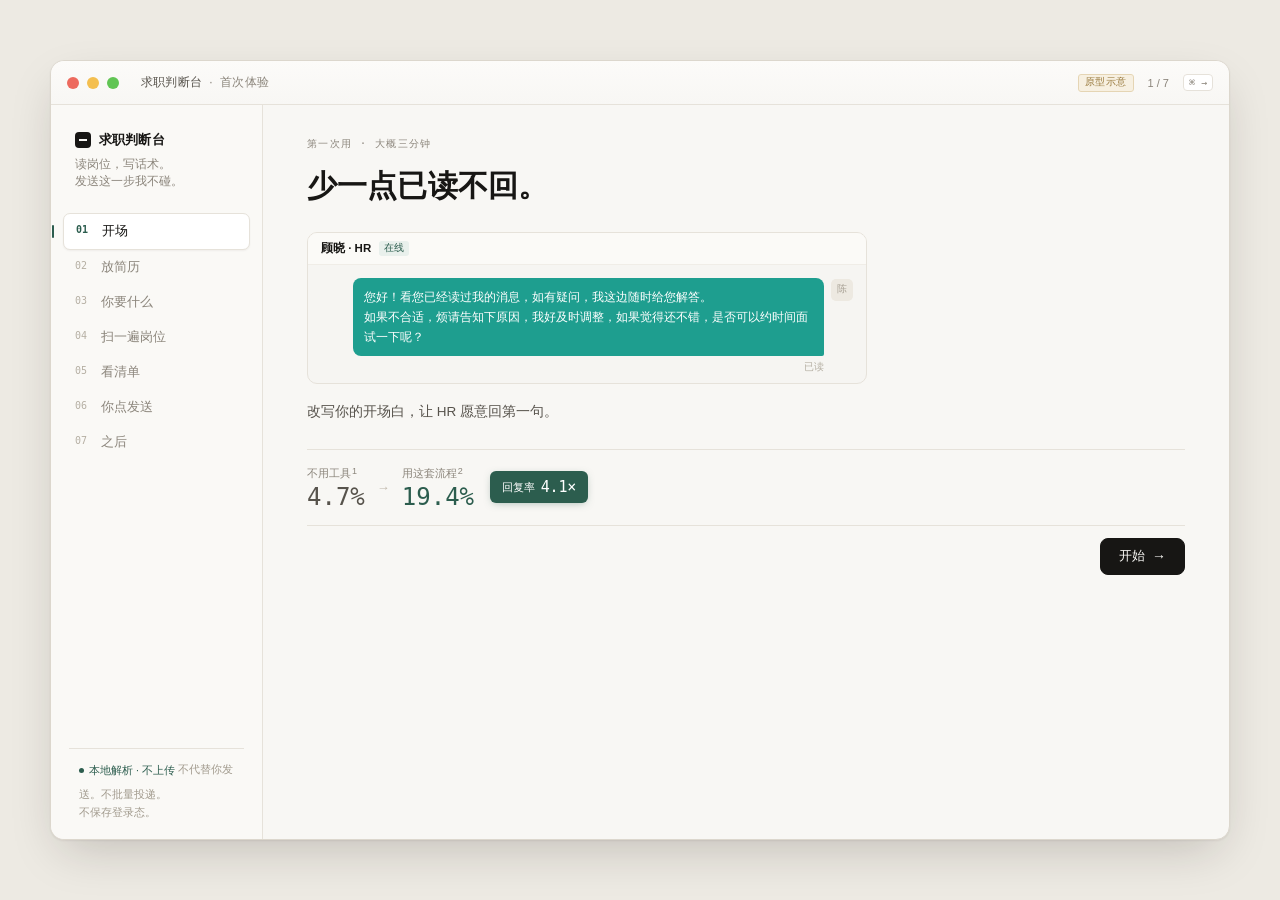
==== index.html @ 39f2895b "Add onboarding prototype 7-step interactive prototype for a BOSS Zhipin job-search assistant. Single" ====
<!DOCTYPE html>
<html lang="zh-CN">
<head>
<meta charset="utf-8">
<meta name="viewport" content="width=device-width, initial-scale=1">
<title>求职判断台 · 首次体验原型</title>
<style>
  :root{
    --paper:#F8F7F4; --card:#FFFFFF; --ink:#171614; --ink2:#57534C; --ink3:#8B857B;
    --line:#E6E2DA; --line2:#F0EDE7;
    --green:#2C5D4E; --green-soft:#E9F0EC; --green-line:#C9DBD2;
    --amber:#8A6420; --amber-soft:#F7F0E1; --amber-line:#E5D5B4;
    --brick:#8A3A31; --brick-soft:#F7E8E5; --brick-line:#E8CCC6;
    --serif:"Songti SC","Noto Serif SC","Source Han Serif SC",Georgia,serif;
    --sans:-apple-system,BlinkMacSystemFont,"PingFang SC","Hiragino Sans GB","Microsoft YaHei",sans-serif;
    --mono:"SF Mono",ui-monospace,SFMono-Regular,Menlo,monospace;
  }
  *{box-sizing:border-box;margin:0;padding:0}
  html,body{height:100%}
  body{
    background:#EDEAE3;
    font-family:var(--sans);
    color:var(--ink);
    display:flex;align-items:center;justify-content:center;
    -webkit-font-smoothing:antialiased;
    padding:24px;
  }

  /* ---------- window ---------- */
  .win{
    width:min(1180px,97vw); height:min(780px,94vh);
    background:var(--paper);
    border-radius:14px;
    box-shadow:0 1px 2px rgba(30,25,18,.06),0 18px 50px -12px rgba(30,25,18,.22);
    display:flex;flex-direction:column;overflow:hidden;
    border:1px solid #DCD7CD;
  }
  .chrome{
    height:44px;flex:none;display:flex;align-items:center;gap:8px;
    padding:0 16px;border-bottom:1px solid var(--line);
    background:linear-gradient(#FCFBF9,#F8F7F4);
  }
  .dot{width:12px;height:12px;border-radius:50%;flex:none}
  .dot.r{background:#ED6A5E}.dot.y{background:#F4BF4F}.dot.g{background:#61C554}
  .chrome .title{
    margin-left:14px;font-size:12px;color:var(--ink3);letter-spacing:.02em;
  }
  .chrome .title b{color:var(--ink2);font-weight:500}
  .chrome .right{margin-left:auto;display:flex;gap:14px;align-items:center;font-size:11px;color:var(--ink3)}
  .proto-badge{
    font-size:9.5px;color:#9A7B3F;background:#F7F0E1;border:1px solid #E5D5B4;
    border-radius:3px;padding:1.5px 6px;letter-spacing:.04em;
  }
  .chrome .right .kbd{
    font-family:var(--mono);font-size:10px;border:1px solid var(--line);
    border-radius:4px;padding:2px 5px;background:#fff;color:var(--ink3);
  }

  .body{flex:1;display:flex;min-height:0}

  /* ---------- rail ---------- */
  .rail{
    width:212px;flex:none;border-right:1px solid var(--line);
    display:flex;flex-direction:column;padding:26px 0 18px;background:#FAF9F6;
  }
  .brand{padding:0 24px 22px;}
  .brand .mark{
    display:flex;align-items:center;gap:8px;font-size:13px;font-weight:600;letter-spacing:.01em;
  }
  .brand .mark i{
    width:16px;height:16px;border-radius:4px;background:var(--ink);
    display:inline-block;position:relative;flex:none;
  }
  .brand .mark i:after{
    content:"";position:absolute;left:4px;top:7px;width:8px;height:2px;background:#F8F7F4;
  }
  .brand .sub{margin-top:7px;font-size:11.5px;color:var(--ink3);line-height:1.5}

  .steps{list-style:none;padding:0 12px;flex:1}
  .steps li{
    display:flex;gap:10px;align-items:flex-start;
    padding:9px 12px;border-radius:7px;font-size:12.5px;color:var(--ink3);
    position:relative;cursor:default;
  }
  .steps li .n{
    font-family:var(--mono);font-size:10px;width:16px;flex:none;
    color:#B5AFA3;padding-top:1px;
  }
  .steps li.done{color:var(--ink2)}
  .steps li.done .n{color:var(--green)}
  .steps li.now{background:#fff;color:var(--ink);box-shadow:0 1px 2px rgba(30,25,18,.05);border:1px solid var(--line)}
  .steps li.now .n{color:var(--green);font-weight:600}
  .steps li.now:before{
    content:"";position:absolute;left:-12px;top:11px;bottom:11px;width:2px;
    background:var(--green);border-radius:2px;
  }

  .rail-foot{
    margin:0 18px;padding:12px 10px 0;border-top:1px solid var(--line);
    font-size:10.5px;line-height:1.65;color:#A19A8D;
  }
  .rail-foot .badge{
    display:inline-flex;align-items:center;gap:5px;margin-bottom:7px;
    color:var(--green);font-size:10.5px;
  }
  .rail-foot .badge s{width:5px;height:5px;border-radius:50%;background:var(--green);display:inline-block}

  /* ---------- content ---------- */
  .main{flex:1;min-width:0;position:relative;overflow:hidden}
  .screen{
    position:absolute;inset:0;padding:38px 44px 30px;
    display:none;flex-direction:column;overflow-y:auto;
  }
  .screen.is-active{display:flex;animation:fade .32s ease both}
  @keyframes fade{from{opacity:0;transform:translateY(6px)}to{opacity:1;transform:none}}

  .eyebrow{
    font-family:var(--mono);font-size:10px;letter-spacing:.14em;text-transform:uppercase;
    color:var(--ink3);margin-bottom:14px;
  }
  h1{
    font-family:var(--serif);font-size:30px;line-height:1.42;font-weight:600;
    letter-spacing:.005em;margin-bottom:14px;
  }
  h1 em{font-style:normal;color:var(--green)}
  .lede{font-size:13.5px;line-height:1.85;color:var(--ink2);max-width:56ch}
  .lede b{font-weight:600;color:var(--ink)}

  .spacer{flex:1}
  .footbar{
    display:flex;align-items:center;gap:14px;padding-top:22px;margin-top:22px;
    border-top:1px solid var(--line);flex:none;
  }
  .footbar .hint{font-size:11.5px;color:var(--ink3)}
  .footbar .grow{flex:1}

  .btn{
    font-family:var(--sans);font-size:12.5px;font-weight:500;
    padding:9px 18px;border-radius:8px;border:1px solid var(--line);
    background:#fff;color:var(--ink);cursor:pointer;transition:.15s;
    display:inline-flex;align-items:center;gap:7px;white-space:nowrap;
  }
  .btn:hover{border-color:#CFC9BE;background:#FDFCFA}
  .btn.primary{background:var(--ink);color:#FAF9F6;border-color:var(--ink)}
  .btn.primary:hover{background:#2C2A26}
  .btn.ghost{background:transparent;border-color:transparent;color:var(--ink3)}
  .btn.ghost:hover{color:var(--ink)}
  .btn:disabled{opacity:.4;cursor:not-allowed}
  .btn .arrow{font-size:14px;line-height:1}

  /* ---------- step 1 ---------- */
  .hurt{
    margin-top:auto;padding-top:26px;display:grid;grid-template-columns:repeat(3,1fr);gap:0;
    border-top:1px solid var(--line);margin-top:34px;
  }
  .hurt div{padding-right:20px;border-right:1px solid var(--line2)}
  .hurt div:last-child{border:0}
  .hurt .q{font-size:11px;color:var(--ink3);margin-bottom:6px}
  .hurt .a{font-family:var(--serif);font-size:14px;line-height:1.55;color:var(--ink)}
  .hurt div + div{padding-left:20px}
  .hurt .muted{opacity:.62}
  .hurt .muted .a b{font-weight:600}

  /* ---------- step 2 resume ---------- */
  .cols{display:grid;grid-template-columns:1fr 296px;gap:32px;align-items:start}
  .drop{
    border:1px dashed #D3CDC1;border-radius:10px;background:#FCFBF8;
    padding:38px 24px;text-align:center;cursor:pointer;transition:.18s;
  }
  .drop:hover{border-color:#B9B1A2;background:#fff}
  .drop .ico{
    width:34px;height:42px;border:1.5px solid #C9C2B5;border-radius:3px;margin:0 auto 12px;
    position:relative;background:#fff;
  }
  .drop .ico:after{
    content:"PDF";position:absolute;left:0;right:0;bottom:6px;text-align:center;
    font-family:var(--mono);font-size:7px;color:#B5AFA3;letter-spacing:.08em;
  }
  .drop .t{font-size:13px;color:var(--ink);margin-bottom:5px}
  .drop .s{font-size:11.5px;color:var(--ink3)}

  .parsed{margin-top:20px;border:1px solid var(--line);border-radius:10px;background:#fff}
  .parsed .hd{
    padding:12px 16px;border-bottom:1px solid var(--line2);display:flex;align-items:center;gap:8px;
    font-size:11.5px;color:var(--ink2);
  }
  .parsed .hd .ok{color:var(--green);font-size:12px}
  .parsed .hd .name{font-weight:600;color:var(--ink);font-size:12px}
  .parsed .hd .meta{margin-left:auto;font-family:var(--mono);font-size:10px;color:var(--ink3)}
  .parsed .rows{padding:6px 0}
  .prow{display:flex;gap:12px;padding:7px 16px;font-size:12px;line-height:1.6}
  .prow .k{width:60px;flex:none;color:var(--ink3);font-size:11px}
  .prow .v{color:var(--ink2)}
  .prow .v b{color:var(--ink);font-weight:500}

  .readbox{border-left:2px solid var(--green-line);padding:2px 0 2px 16px}
  .readbox .h{font-size:11px;letter-spacing:.04em;color:var(--ink3);margin-bottom:10px}
  .readbox p{font-size:12.5px;line-height:1.85;color:var(--ink2);margin-bottom:12px}
  .readbox p b{color:var(--ink);font-weight:500}
  .readbox .tag{
    display:inline-block;font-size:11px;padding:3px 8px;border-radius:5px;
    background:var(--green-soft);color:var(--green);margin:0 5px 5px 0;
  }

  /* ---------- step 3 intent ---------- */
  .frow{display:flex;gap:18px;padding:16px 0;border-bottom:1px solid var(--line2);align-items:flex-start}
  .frow:first-of-type{padding-top:4px}
  .frow .label{width:96px;flex:none;font-size:12px;color:var(--ink3);padding-top:6px}
  .frow .ctrl{flex:1;display:flex;flex-wrap:wrap;gap:7px}

  .chip{
    font-size:12px;padding:6px 12px;border-radius:16px;border:1px solid var(--line);
    background:#fff;color:var(--ink2);cursor:pointer;transition:.14s;user-select:none;
  }
  .chip:hover{border-color:#CFC9BE}
  .chip.on{background:var(--ink);border-color:var(--ink);color:#FAF9F6}
  .chip.no{background:var(--brick-soft);border-color:var(--brick-line);color:var(--brick)}
  .chip.no:before{content:"× ";opacity:.6}

  .salary{display:flex;align-items:center;gap:10px;font-size:12px;color:var(--ink2)}
  .track{width:180px;height:3px;background:var(--line);border-radius:2px;position:relative}
  .track i{position:absolute;left:0;top:0;height:3px;width:52%;background:var(--ink);border-radius:2px}
  .track s{position:absolute;left:52%;top:-5px;width:13px;height:13px;margin-left:-6px;background:#fff;border:1px solid #C9C2B5;border-radius:50%}
  .salary .num{font-family:var(--mono);font-size:13px;color:var(--ink)}

  .rulecount{
    font-size:11.5px;color:var(--ink3);display:flex;align-items:center;gap:6px;
  }
  .rulecount b{font-family:var(--mono);color:var(--ink);font-weight:500}

  /* ---------- step 4 scan ---------- */
  .scanwrap{display:flex;flex-direction:column;height:100%}
  .scanhead{display:flex;align-items:baseline;gap:14px;margin-bottom:8px}
  .scanhead .big{font-family:var(--mono);font-size:40px;font-weight:300;letter-spacing:-.02em;font-variant-numeric:tabular-nums}
  .scanhead .unit{font-size:12px;color:var(--ink3)}
  .progress{height:2px;background:var(--line);border-radius:1px;margin:16px 0 22px;overflow:hidden}
  .progress i{display:block;height:2px;width:0;background:var(--ink);transition:width .1s linear}

  .log{
    flex:1;overflow:hidden;font-family:var(--mono);font-size:11px;line-height:2.05;color:var(--ink3);
    mask-image:linear-gradient(#000 76%,transparent 100%);
  }
  .log div{display:flex;gap:10px;animation:slide .25s ease both}
  @keyframes slide{from{opacity:0;transform:translateX(-4px)}to{opacity:1;transform:none}}
  .log .t{color:#C0B9AC;flex:none}
  .log .m{color:var(--ink2)}
  .log .m.skip{color:#A9A296}
  .log .m.hit{color:var(--green)}

  .tally{display:flex;gap:26px;padding:14px 0;border-top:1px solid var(--line);margin-top:6px}
  .tally div{font-size:11px;color:var(--ink3)}
  .tally b{display:block;font-family:var(--mono);font-size:17px;color:var(--ink);font-weight:400;margin-bottom:2px}

  /* ---------- step 5 list ---------- */
  .listhead{display:flex;align-items:flex-end;gap:16px;padding-bottom:14px;border-bottom:1px solid var(--line)}
  .listhead .stat{display:flex;gap:18px;margin-left:auto;font-size:11px;color:var(--ink3)}
  .listhead .stat b{color:var(--ink);font-family:var(--mono);font-weight:400}
  .sortnote{font-size:11px;color:var(--ink3);margin:12px 0 4px;line-height:1.7}
  .sortnote code{
    font-family:var(--mono);font-size:10.5px;background:#F1EEE7;padding:2px 5px;border-radius:4px;color:var(--ink2);
  }

  .job{
    border:1px solid var(--line);border-radius:10px;background:#fff;margin-top:10px;
    transition:.16s;overflow:hidden;
  }
  .job:hover{border-color:#D8D2C6}
  .job.open{border-color:#C6BFAF;box-shadow:0 2px 10px -4px rgba(30,25,18,.1)}
  .job.open .jhook{display:none}
  .job.open .jwhy{margin-top:7px}
  .jrow{display:flex;gap:14px;padding:13px 18px;align-items:flex-start;cursor:pointer}
  .rank{
    font-family:var(--mono);font-size:10px;color:var(--ink3);width:18px;flex:none;
    padding-top:4px;
  }
  .jmain{flex:1;min-width:0}
  .jtitle{font-size:13.5px;font-weight:600;margin-bottom:4px;display:flex;align-items:center;gap:8px}
  .jtitle .co{font-weight:400;color:var(--ink2);font-size:12px}
  .jmeta{font-size:11.5px;color:var(--ink3);display:flex;gap:10px;flex-wrap:wrap}
  .jmeta .pay{color:var(--ink);font-family:var(--mono);font-size:11.5px}
  .jwhy{margin-top:9px;display:flex;gap:6px;flex-wrap:wrap}
  .why{
    font-size:11px;padding:3px 8px;border-radius:5px;background:var(--green-soft);color:var(--green);
  }
  .why.warn{background:var(--amber-soft);color:var(--amber)}
  .why.bad{background:var(--brick-soft);color:var(--brick)}

  .score{text-align:right;flex:none;width:64px;padding-top:2px}
  .score .n{font-family:var(--mono);font-size:20px;font-weight:300;line-height:1;color:var(--ink)}
  .score .l{font-size:9.5px;color:var(--ink3);margin-top:4px;letter-spacing:.06em}

  .jdetail{
    display:none;border-top:1px solid var(--line2);padding:14px 18px 14px 50px;background:#FCFBF8;
  }
  .job.open .jdetail{display:block;animation:fade .2s ease both}
  .dgrid{display:grid;grid-template-columns:1fr 240px;gap:24px}
  .dsec .h{font-size:10.5px;letter-spacing:.1em;color:var(--ink3);margin-bottom:8px;text-transform:uppercase;font-family:var(--mono)}
  .msgbox{
    border:1px solid var(--line);border-radius:7px;background:#fff;padding:10px 13px;
    font-size:12px;line-height:1.85;color:var(--ink2);position:relative;
  }
  .msgbox .ch{font-family:var(--mono);font-size:10px;color:var(--ink3);margin-top:8px;text-align:right}
  .risklist{font-size:11.5px;line-height:1.9;color:var(--ink2)}
  .risklist .r{display:flex;gap:7px;margin-bottom:6px}
  .risklist .r i{flex:none;font-style:normal;font-size:11px;line-height:1.9}
  .risklist .r.ok i{color:var(--green)}
  .risklist .r.warn i{color:var(--amber)}
  .risklist 

  .rejected{
    margin-top:16px;border-top:1px solid var(--line);padding-top:12px;
  }
  .rejected button{
    background:none;border:0;font-family:var(--sans);font-size:11.5px;color:var(--ink3);
    cursor:pointer;padding:0;display:flex;align-items:center;gap:6px;
  }
  .rejected button:hover{color:var(--ink2)}
  .rejbody{display:none;margin-top:10px;font-size:11px;color:var(--ink3);line-height:2.1}
  .rejected.open .rejbody{display:block}
  .rejbody .bar{display:flex;align-items:center;gap:8px;margin-bottom:3px}
  .rejbody .bar span:first-child{width:104px;flex:none;color:var(--ink2)}
  .rejbody .bar em{height:4px;background:#E3DFD6;border-radius:2px;display:block}
  .rejbody .bar u{text-decoration:none;font-family:var(--mono);font-size:10px;color:#A9A296}

  /* ---------- step 6 handoff ---------- */
  .stage{display:grid;grid-template-columns:1fr 420px;gap:0;height:100%;margin:-38px -44px -30px}
  .assist{padding:30px 28px 0 44px;display:flex;flex-direction:column;min-width:0;position:relative;height:100%}
  .assist .inner{flex:1;overflow-y:auto;padding-bottom:20px;min-height:0}
  .assist .footbar{
    position:absolute;left:44px;right:30px;bottom:0;
    background:linear-gradient(to top,var(--paper) 78%,rgba(248,247,244,0));
    border-top:1px solid var(--line);padding:16px 0 18px;margin:0;
  }
  .assist .spacer{display:none}
  .mock{
    background:#EDEAE3;border-left:1px solid var(--line);padding:26px 26px 26px 26px;
    display:flex;flex-direction:column;min-height:0;
  }
  .mocklabel{
    font-size:10px;letter-spacing:.1em;color:#A19A8D;font-family:var(--mono);
    margin-bottom:12px;display:flex;align-items:center;gap:6px;
  }
  .phone{
    background:#fff;border-radius:12px;flex:1;display:flex;flex-direction:column;overflow:hidden;
    box-shadow:0 2px 14px -6px rgba(30,25,18,.16);border:1px solid #DFDACF;min-height:0;
  }
  .phead{
    padding:12px 14px;border-bottom:1px solid var(--line2);display:flex;align-items:center;gap:10px;flex:none;
  }
  .av{width:26px;height:26px;border-radius:50%;background:#EDE9E1;color:var(--ink2);font-size:11px;
    display:flex;align-items:center;justify-content:center;flex:none}
  .phead .who{font-size:12px;font-weight:600}
  .phead .role{font-size:10.5px;color:var(--ink3);margin-top:1px}
  .phead .st{margin-left:auto;font-size:10px;color:var(--green);background:var(--green-soft);padding:3px 7px;border-radius:4px}

  .pchat{flex:1;padding:14px;overflow-y:auto;background:#FAF9F6;display:flex;flex-direction:column;gap:10px;min-height:0}
  .sysmsg{text-align:center;font-size:10px;color:#ADA69A;margin:2px 0}
  .bubble{
    max-width:86%;padding:9px 12px;border-radius:10px;font-size:12px;line-height:1.75;
  }
  .bubble.them{background:#fff;border:1px solid var(--line2);color:var(--ink2);border-top-left-radius:3px}
  .bubble.me{background:var(--green);color:#fff;align-self:flex-end;border-top-right-radius:3px;white-space:pre-wrap}
  .bubble.me .ghost{opacity:.55}

  .pinput{
    flex:none;border-top:1px solid var(--line2);padding:10px 12px;display:flex;gap:8px;align-items:flex-end;background:#fff;
  }
  .pinput .txt{
    flex:1;font-size:12px;line-height:1.7;color:var(--ink2);min-height:38px;
    border:1px solid var(--line);border-radius:8px;padding:7px 10px;background:#FCFBF8;
    white-space:pre-wrap;position:relative;
  }
  .pinput .txt.empty:before{content:"输入消息…";color:#C0B9AC}
  .caret{display:inline-block;width:1.5px;height:13px;background:var(--ink);vertical-align:-2px;
    animation:blink 1.1s steps(1) infinite;margin-left:1px}
  @keyframes blink{50%{opacity:0}}
  .send{
    flex:none;padding:9px 15px;border-radius:8px;border:1px solid var(--green);background:var(--green);
    color:#fff;font-size:12px;font-family:var(--sans);cursor:pointer;transition:.15s;white-space:nowrap;
  }
  .send:hover{background:#254F42}
  .send.armed{animation:pulse 1.8s ease-in-out infinite}
  @keyframes pulse{
    0%,100%{box-shadow:0 0 0 0 rgba(44,93,78,.3)}
    50%{box-shadow:0 0 0 6px rgba(44,93,78,0)}
  }

  .handcard{border:1px solid var(--green-line);background:var(--green-soft);border-radius:10px;padding:14px 16px;margin-bottom:18px}
  .handcard .h{font-size:11.5px;font-weight:600;color:var(--green);margin-bottom:6px;display:flex;align-items:center;gap:6px}
  .handcard p{font-size:11.5px;line-height:1.8;color:#3D5A4F}

  .editnote{
    margin-top:12px;font-size:11px;color:var(--ink3);line-height:1.8;
    border-left:2px solid var(--line);padding-left:12px;
  }
  .editnote b{color:var(--ink2);font-weight:500}

  /* ---------- step 7 done ---------- */
  .donehead{text-align:left;max-width:56ch}
  .nextlist{margin-top:4px}
  [data-screen="6"] h1{line-height:1.35}
  .tally2{display:grid;grid-template-columns:repeat(4,1fr);gap:0;border-top:1px solid var(--line);border-bottom:1px solid var(--line);margin:18px 0}
  .tally2 div{padding:12px 20px 12px 0;border-right:1px solid var(--line2)}
  .tally2 div:last-child{border:0}
  .tally2 div + div{padding-left:20px}
  .tally2 b{display:block;font-family:var(--mono);font-size:21px;font-weight:300;letter-spacing:-.01em;margin-bottom:4px}
  .tally2 span{font-size:11px;color:var(--ink3);line-height:1.5;display:block}

  .nextlist{list-style:none}
  .nextlist li{
    display:flex;gap:12px;align-items:flex-start;padding:8px 0;border-bottom:1px solid var(--line2);
    font-size:12.5px;color:var(--ink2);line-height:1.7;
  }
  .nextlist li:last-child{border:0}
  [data-screen="6"] .footbar{padding-top:14px;margin-top:0}
  .nextlist .num{font-family:var(--mono);font-size:10px;color:#B5AFA3;flex:none;padding-top:2px}
  .nextlist b{color:var(--ink);font-weight:600}
  .nextlist .aside{font-size:11px;color:var(--ink3)}

  /* ---------- misc ---------- */

  [data-screen="0"]{padding-top:32px}
  [data-screen="0"] h1{margin-bottom:6px}
  [data-screen="0"] .hurt{margin-top:22px;padding-top:18px}

  .metrics{
    display:flex;align-items:center;gap:16px;margin-top:24px;padding:16px 0;
    border-top:1px solid var(--line);border-bottom:1px solid var(--line);
  }
  .metrics .m{display:flex;flex-direction:column;gap:4px}
  .metrics .mq{font-size:10.5px;color:var(--ink3)}
  .metrics .mn{font-family:var(--mono);font-size:24px;font-weight:300;line-height:1;color:var(--ink2)}
  .metrics .mn.hi{color:var(--green)}
  .metrics .marr{font-size:13px;color:#C0B9AC;margin:0 -4px}
  .metrics .mpill{
    display:inline-flex;align-items:center;gap:5px;
    font-size:11px;color:#fff;background:var(--green);
    padding:7px 12px;border-radius:6px;letter-spacing:.02em;
    box-shadow:0 2px 8px -3px rgba(44,93,78,.5);
  }
  .metrics .mpill b{font-family:var(--mono);font-size:15px;font-weight:500;letter-spacing:-.01em}
  .metrics .mnote{margin-left:auto;font-size:10.5px;color:#ADA69A;text-align:right;line-height:1.6}
  .note1{margin-top:9px;font-size:10px;color:#B0A996;line-height:1.6}
  .datacaveat{margin-top:12px}

  .datacaveat{
    margin-top:18px;font-size:11px;line-height:1.8;color:#A19A8D;max-width:62ch;
    border-left:2px solid var(--line);padding-left:12px;
  }
  sup{font-size:9px;color:var(--ink3);vertical-align:3px;margin-left:1px}
  .ph{
    font-family:var(--mono);font-size:9px;color:#A9A296;border:1px solid #DED8CB;
    border-radius:3px;padding:1px 4px;vertical-align:1px;margin-left:4px;letter-spacing:.02em;
  }

  .proofbox{border-top:1px solid var(--line);border-bottom:1px solid var(--line);padding:18px 0 4px;margin-top:4px}
  .pb-h{font-size:11px;letter-spacing:.04em;color:var(--ink3);margin-bottom:14px}
  .pb-grid{display:grid;grid-template-columns:repeat(3,1fr);gap:0}
  .pb-col{padding-right:22px;border-right:1px solid var(--line2)}
  .pb-col:last-child{border:0;padding-right:0}
  .pb-col + .pb-col{padding-left:22px}
  .pb-k{font-size:10.5px;color:var(--ink3);margin-bottom:6px}
  .pb-n{font-family:var(--mono);font-size:26px;font-weight:300;line-height:1.1;margin-bottom:7px;letter-spacing:-.01em}
  .pb-d{font-size:11px;line-height:1.75;color:var(--ink3)}
  .proofbox + .nextlist{margin-top:18px}

  /* step 5: list scrolls inside, footbar pinned */
  [data-screen="4"]{overflow:hidden;padding-bottom:0}
  [data-screen="4"] .listhead,[data-screen="4"] .sortnote{flex:none}
  [data-screen="4"] #jobs{overflow-y:auto;min-height:0;flex:0 1 auto;max-height:calc(100% - 210px);padding-bottom:4px}
  [data-screen="4"] .rejected{flex:none}
  [data-screen="4"] .spacer{display:none}
  [data-screen="4"] .footbar{flex:none;padding-top:14px;margin-top:0;border-top:1px solid var(--line);position:relative;background:var(--paper)}

  [data-screen="2"]{padding-top:30px}
  [data-screen="2"] h1{font-size:26px;margin-bottom:6px}
  [data-screen="2"] .frow{padding:12px 0}
  [data-screen="2"] .frow:first-of-type{padding-top:2px}

  .jhook{
    margin-top:9px;font-size:11.5px;line-height:1.6;color:var(--ink2);
    display:flex;gap:8px;align-items:baseline;
  }
  .jhook .hk{
    flex:none;font-family:var(--mono);font-size:9.5px;letter-spacing:.06em;
    color:var(--green);background:var(--green-soft);border-radius:3px;padding:2px 5px;
  }
  .whylist{margin-top:2px}
  .whylist .w{display:flex;gap:8px;font-size:11px;line-height:1.75;color:var(--ink2);margin-bottom:6px}
  .whylist .wn{
    flex:none;width:15px;height:15px;border-radius:50%;background:#F1EEE7;color:var(--ink3);
    font-family:var(--mono);font-size:9px;display:flex;align-items:center;justify-content:center;margin-top:3px;
  }

  /* step 5: list scrolls inside, footbar pinned */
  [data-screen="4"]{overflow:hidden;padding-bottom:0}
  [data-screen="4"] .listhead,[data-screen="4"] .sortnote{flex:none}
  [data-screen="4"] #jobs{overflow-y:auto;min-height:0;flex:0 1 auto;max-height:calc(100% - 210px);padding-bottom:4px}
  [data-screen="4"] .rejected{flex:none}
  [data-screen="4"] .spacer{display:none}
  [data-screen="4"] .footbar{flex:none;padding-top:14px;margin-top:0;border-top:1px solid var(--line);position:relative;background:var(--paper)}

  [data-screen="2"]{padding-top:30px}
  [data-screen="2"] h1{font-size:26px;margin-bottom:6px}
  [data-screen="2"] .frow{padding:12px 0}
  [data-screen="2"] .frow:first-of-type{padding-top:2px}

  .jhook{
    margin-top:9px;font-size:11.5px;line-height:1.6;color:var(--ink2);
    display:flex;gap:8px;align-items:baseline;
  }
  .jhook .hk{
    flex:none;font-family:var(--mono);font-size:9.5px;letter-spacing:.06em;
    color:var(--green);background:var(--green-soft);border-radius:3px;padding:2px 5px;
  }
  .whylist{margin-top:2px}
  .whylist .w{display:flex;gap:8px;font-size:11px;line-height:1.75;color:var(--ink2);margin-bottom:6px}
  .whylist .wn{
    flex:none;width:15px;height:15px;border-radius:50%;background:#F1EEE7;color:var(--ink3);
    font-family:var(--mono);font-size:9px;display:flex;align-items:center;justify-content:center;margin-top:3px;
  }


  /* --- 已读不回：聊天示意图 --- */
  .nochat{
    margin:18px 0 0;max-width:560px;border:1px solid var(--line);border-radius:10px;
    background:#F6F5F2;overflow:hidden;
  }
  .nc-top{display:flex;align-items:center;gap:8px;padding:8px 13px;background:#FBFAF7;border-bottom:1px solid var(--line2)}
  .nc-who{font-size:11.5px;font-weight:600;color:var(--ink)}
  .nc-st{font-size:9.5px;color:var(--green);background:var(--green-soft);padding:1px 5px;border-radius:3px}
  .nc-body{padding:13px 13px 9px;display:flex;flex-direction:column;align-items:flex-end;gap:5px}
  .nc-msgwrap{display:flex;align-items:flex-start;gap:7px;max-width:94%}
  .nc-bubble{
    background:#1E9E8F;color:#fff;border-radius:8px 8px 2px 8px;padding:9px 11px;
    font-size:11.5px;line-height:1.75;
  }
  .nc-ava{
    width:22px;height:22px;border-radius:5px;background:#EDE9E1;color:#A9A296;flex:none;
    font-size:9.5px;display:flex;align-items:center;justify-content:center;margin-top:1px;
  }
  .nc-read{font-size:9.5px;color:#B5AFA3;margin-right:29px}
</style>
</head>
<body>
<div class="win">
  <div class="chrome">
    <span class="dot r"></span><span class="dot y"></span><span class="dot g"></span>
    <div class="title"><b>求职判断台</b> &nbsp;·&nbsp; 首次体验</div>
    <div class="right">
      <span class="proto-badge">原型示意</span>
      <span id="stepcount">1 / 7</span>
      <span class="kbd">⌘ →</span>
    </div>
  </div>

  <div class="body">
    <aside class="rail">
      <div class="brand">
        <div class="mark"><i></i>求职判断台</div>
        <div class="sub">读岗位，写话术。<br>发送这一步我不碰。</div>
      </div>
      <ul class="steps" id="steps">
        <li data-s="0"><span class="n">01</span>开场</li>
        <li data-s="1"><span class="n">02</span>放简历</li>
        <li data-s="2"><span class="n">03</span>你要什么</li>
        <li data-s="3"><span class="n">04</span>扫一遍岗位</li>
        <li data-s="4"><span class="n">05</span>看清单</li>
        <li data-s="5"><span class="n">06</span>你点发送</li>
        <li data-s="6"><span class="n">07</span>之后</li>
      </ul>
      <div class="rail-foot">
        <div class="badge"><s></s>本地解析 · 不上传</div>
        不代替你发送。不批量投递。<br>不保存登录态。
      </div>
    </aside>

    <main class="main" id="main">

      <!-- ============ 1 ============ -->
      <section class="screen is-active" data-screen="0">
        <div class="eyebrow">第一次用 · 大概三分钟</div>
        <h1>少一点已读不回。</h1>

        <!-- 已读不回：一条真实形态的聊天示意 -->
        <div class="nochat" aria-label="一条被已读但没有回复的消息">
          <div class="nc-top">
            <span class="nc-who">顾晓 · HR</span>
            <span class="nc-st">在线</span>
          </div>
          <div class="nc-body">
            <div class="nc-msgwrap">
              <div class="nc-bubble">您好！看您已经读过我的消息，如有疑问，我这边随时给您解答。<br>如果不合适，烦请告知下原因，我好及时调整，如果觉得还不错，是否可以约时间面试一下呢？</div>
              <div class="nc-ava">陈</div>
            </div>
            <div class="nc-read">已读</div>
          </div>
        </div>

        <p class="lede" style="margin-top:16px">改写你的开场白，让 HR 愿意回第一句。</p>
        <!-- PLACEHOLDER: 19.4% 与 n=143 为占位示例值，上线前必须替换为实测数据 -->
        <div class="metrics">
          <div class="m"><span class="mq">不用工具<sup>1</sup></span><span class="mn">4.7%</span></div>
          <span class="marr">→</span>
          <div class="m"><span class="mq">用这套流程<sup>2</sup></span><span class="mn hi">19.4%</span></div>
          <span class="mpill">回复率 <b>4.1×</b></span>
        </div>

        <div class="footbar" style="border:0;padding:12px 0 0;margin:0">
          <div class="grow"></div>
          <button class="btn primary" data-go="1">开始 <span class="arrow">→</span></button>
        </div>
      </section>

      <!-- ============ 2 ============ -->
      <section class="screen" data-screen="1">
        <div class="eyebrow">第 2 步 · 读简历</div>
        <h1>简历放进来，我来读。</h1>
        <p class="lede" style="margin-bottom:26px">读完之后，我会说一件事：你这份简历里，真正值钱的是哪几条。<br>大部分人写简历时，把自己做过的事全写成了同类。</p>

        <div class="cols">
          <div>
            <div class="drop" id="drop">
              <div class="ico"></div>
              <div class="t">把简历拖进来，或者点一下选文件</div>
              <div class="s">在这台电脑上解析，文件不会上传</div>
            </div>
            <div class="parsed" id="parsed" style="display:none">
              <div class="hd"><span class="ok">✓</span><span class="name">陈默_产品经理_2026.pdf</span><span class="meta">解析 11 段 · 0.8s</span></div>
              <div class="rows">
                <div class="prow"><div class="k">经历</div><div class="v"><b>3 段</b>　SaaS 产品 4 年 → 教育科技 2 年 → 独立项目 1 年</div></div>
                <div class="prow"><div class="k">能力</div><div class="v">需求分析、数据看板、跨部门推动、B 端交付</div></div>
                <div class="prow"><div class="k">疑点</div><div class="v" style="color:var(--amber)">最近 7 个月空档；第三段是个人项目，无雇主</div></div>
              </div>
            </div>
          </div>

          <div class="readbox" id="readbox" style="display:none">
            <div class="h">我读完的第一反应</div>
            <p>你写了三段经历，看起来是三个方向。但我读到的是同一件事：<b>把散落在各部门、靠人盯的流程，收拾成能跑起来的系统</b>。</p>
            <p>所以只搜"产品经理"会吃亏。真正该找的是那些<b>正在把手工作业搬上系统</b>的公司。他们 JD 里会写"梳理流程""推动落地""跨部门协同"，不会写"需要你"。</p>
            <div><span class="tag">B端流程</span><span class="tag">数据看板</span><span class="tag">跨部门</span></div>
            <p style="margin-top:14px;font-size:11.5px;color:var(--ink3)">这几条会影响等下用什么词去搜。觉得不对，下一步可以改。</p>
          </div>
        </div>

        <div class="spacer"></div>
        <div class="footbar">
          <button class="btn ghost" data-go="0">← 返回</button>
          <div class="grow"></div>
          <span class="hint" id="hint2">先放一份简历</span>
          <button class="btn primary" id="next2" disabled data-go="2">继续 <span class="arrow">→</span></button>
        </div>
      </section>

      <!-- ============ 3 ============ -->
      <section class="screen" data-screen="2">
        <div class="eyebrow">第 3 步 · 你要什么</div>
        <h1>把话说死一点。</h1>
        <p class="lede" style="margin-top:-4px;margin-bottom:8px;font-size:12.5px">这里填得越具体，等下被砍掉的岗位就越多。砍得多是好事，省下的是你读 JD 的时间。</p>

        <div style="margin-top:6px">
          <div class="frow">
            <div class="label">想做的方向</div>
            <div class="ctrl" id="dirs">
              <span class="chip on">B 端产品</span>
              <span class="chip on">流程数字化</span>
              <span class="chip">产品运营</span>
              <span class="chip">项目经理</span>
              <span class="chip">+ 自定义</span>
            </div>
          </div>
          <div class="frow">
            <div class="label">薪资底线</div>
            <div class="ctrl">
              <div class="salary">
                <span class="num" id="salnum">18k</span>
                <div class="track"><i id="salbar"></i><s id="salpin" style="left:52%"></s></div>
                <span style="font-size:11px;color:var(--ink3)">以下不聊</span>
              </div>
            </div>
          </div>
          <div class="frow">
            <div class="label">城市</div>
            <div class="ctrl">
              <span class="chip on">上海</span>
              <span class="chip on">杭州</span>
              <span class="chip">远程</span>
              <span class="chip">苏州</span>
            </div>
          </div>
          <div class="frow">
            <div class="label">绝对不要</div>
            <div class="ctrl" id="nopes">
              <span class="chip on no">外包 / 驻场</span>
              <span class="chip on no">单休</span>
              <span class="chip">保险</span>
              <span class="chip">电销</span>
              <span class="chip">金融借贷</span>
            </div>
          </div>
        </div>

        <div class="spacer"></div>
        <div class="footbar">
          <button class="btn ghost" data-go="1">← 返回</button>
          <span class="rulecount" style="margin-left:8px">生成 <b id="ruleN">5</b> 条过滤规则</span>
          <div class="grow"></div>
          <span class="hint">每条规则都会写在清单里，觉得砍错了可以关掉</span>
          <button class="btn primary" data-go="3">开始扫描 <span class="arrow">→</span></button>
        </div>
      </section>

      <!-- ============ 4 ============ -->
      <section class="screen" data-screen="3">
        <div class="eyebrow">第 4 步 · 扫岗位</div>
        <div class="scanwrap">
          <div class="scanhead">
            <span class="big" id="cnt">0</span>
            <span class="unit">个岗位已读</span>
            <span style="margin-left:auto;font-size:11.5px;color:var(--ink3)" id="kept">留下 0</span>
          </div>
          <div class="progress"><i id="pbar"></i></div>
          <div class="log" id="log"></div>
          <div class="tally">
            <div><b id="t1">0</b>读完</div>
            <div><b id="t2">0</b>薪资不符</div>
            <div><b id="t3">0</b>疑似僵尸岗</div>
            <div><b id="t4">0</b>公司存疑</div>
            <div><b id="t5" style="color:var(--green)">0</b>值得看</div>
          </div>
          <div class="footbar" style="border:0;padding-top:14px;margin-top:0">
            <span class="hint" id="scanhint">正在读岗位池，一条条过</span>
            <div class="grow"></div>
            <button class="btn primary" id="next4" disabled data-go="4">看清单 <span class="arrow">→</span></button>
          </div>
        </div>
      </section>

      <!-- ============ 5 ============ -->
      <section class="screen" data-screen="4">
        <div class="listhead">
          <div>
            <div class="eyebrow" style="margin-bottom:8px">第 5 步 · 清单</div>
            <h1 style="font-size:23px;margin:0">排名第一的，是最可能回你的那个</h1>
          </div>
          <div class="stat">
            <span>扫了 <b>1,247</b></span>
            <span>留下 <b>9</b></span>
            <span>砍掉 <b>1,238</b></span>
          </div>
        </div>
        <p class="sortnote">
          按 <code>对方回你的概率 × 你想去的程度</code> 排。不是按简历匹配度排，匹配度高的岗可能压根没人看。点开一条看判断依据，翻到最底下能看到被砍掉的原因分布。
        </p>

        <div id="jobs"></div>

        <div class="rejected" id="rej">
          <button id="rejbtn">被砍掉的 1,238 个，都因为什么 <span style="font-size:9px">▾</span></button>
          <div class="rejbody">
            <div class="bar"><span>薪资不够</span><em style="width:52%"></em><u>641</u></div>
            <div class="bar"><span>像僵尸岗</span><em style="width:25%"></em><u>310</u></div>
            <div class="bar"><span>外包驻场</span><em style="width:14%"></em><u>172</u></div>
            <div class="bar"><span>公司有疑点</span><em style="width:7%"></em><u>89</u></div>
            <div class="bar"><span>技能不对口</span><em style="width:2%"></em><u>26</u></div>
            <div style="margin-top:10px;color:#ADA69A">"像僵尸岗"指岗位挂了很久没刷新、同类岗重复挂、招聘方长期不在线。这类占比最高，也是最容易白投的。</div>
          </div>
        </div>

        <div class="spacer"></div>
        <div class="footbar">
          <button class="btn ghost" data-go="2">← 改条件重扫</button>
          <div class="grow"></div>
          <span class="hint">从第一名开始最省事</span>
          <button class="btn primary" data-go="5">跟第 1 名打招呼 <span class="arrow">→</span></button>
        </div>
      </section>

      <!-- ============ 6 ============ -->
      <section class="screen" data-screen="5">
        <div class="stage">
          <div class="assist">
            <div class="inner">
            <div class="eyebrow">第 6 步 · 交给你</div>
            <h1 style="font-size:21px;margin-bottom:14px">话填好了，发送键在你手上。</h1>

            <div class="handcard">
              <div class="h"><span>↗</span> 已经填进右边对话框，光标停在末尾</div>
              <p>想改就改，整段重写也行。<b>我没有替你按发送。</b>你比我清楚那句话像不像你说的。</p>
            </div>

            <div class="dsec" style="margin-bottom:14px">
              <div class="h">这样写，为什么更容易被回</div>
              <div class="whylist" style="margin-top:6px">
                <div class="w"><span class="wn">1</span><div><b>第一句对上他 JD 里的词。</b>HR 只看这一行，两秒判断"干过没有"。"从 0 到 1 搭建"是他自己写的。</div></div>
                <div class="w"><span class="wn">2</span><div><b>给了一个不像编的数字。</b>31 个节点、14 天压到 6 天。能被追问的细节才像真的。</div></div>
                <div class="w"><span class="wn">3</span><div><b>结尾把话题交回去。</b>"你们卡在哪一步"比"期待您的回复"回答成本低得多。</div></div>
              </div>
            </div>

            <div class="dsec" style="margin-bottom:16px">
              <div class="h">哪些话我故意没写</div>
              <div class="neglist">
                <div class="n"><span class="x">×</span><div><s>期待您的回复</s><em>写的人太多，看到等于没看到</em></div></div>
                <div class="n"><span class="x">×</span><div><s>学习能力强，希望给个机会</s><em>说的是你是谁，不是干过什么</em></div></div>
                <div class="n"><span class="x">×</span><div><s>两百字自我介绍</s><em>一屏装不下，划走</em></div></div>
              </div>
            </div>

            <div class="editnote">
              <b>哪句话念出来不像你说的，删掉。</b>发出去的东西得是你的。
            </div>

            <div class="spacer"></div>
            </div>

            <div class="footbar">
              <button class="btn ghost" data-go="4">← 回清单</button>
              <div class="grow"></div>
              <button class="btn" id="mockcopy">重新复制</button>
              <button class="btn primary" id="sent" disabled>我发出了 <span class="arrow">→</span></button>
            </div>
          </div>
          <div class="mock">
            <div class="mocklabel"><span>◱</span> BOSS直聘 · 模拟窗口（只读演示）</div>
            <div class="phone">
              <div class="phead">
                <div class="av">周</div>
                <div>
                  <div class="who">周敏</div>
                  <div class="role">招聘负责人 · 恒犀科技</div>
                </div>
                <div class="st">刚刚活跃</div>
              </div>
              <div class="pchat" id="pchat">
                <div class="sysmsg">2026-11-19 14:22</div>
                <div class="bubble them">你好，看到你在看我们的「B端产品经理」岗位，有什么想了解的可以问我～</div>
              </div>
              <div class="pinput">
                <div class="txt empty" id="ptxt"></div>
                <button class="send armed" id="psend">发送</button>
              </div>
            </div>
          </div>
        </div>
      </section>

      <!-- ============ 7 ============ -->
      <section class="screen" data-screen="6">
        <div class="donehead">
          <div class="eyebrow">第 7 步 · 之后</div>
          <h1 style="font-size:22px">发出一个了。还剩 8 个。</h1>
          <p class="lede" style="font-size:12.5px">不会给你弹"投递成功"。发出去不算数，有人回才算。</p>
        </div>

        <div class="tally2">
          <div><b>9</b><span>值得开口的岗位</span></div>
          <div><b>1</b><span>你刚发的</span></div>
          <div><b>78</b><span>那句话的字数</span></div>
          <div><b>0</b><span>我替你按的发送</span></div>
        </div>

        <ul class="nextlist">
          <li><span class="num">01</span><div><b>明天这个点，我提醒你回来看看。</b><br><span class="aside">盯的是谁回了，不是你投了几个。</span></div></li>
          <li><span class="num">02</span><div><b>剩下 8 个，一个一个来。</b><br><span class="aside">每个岗位的话都不一样。同一段复制八遍发出去，跟没发是一样的。</span></div></li>
          <li><span class="num">03</span><div><b>被拒的会攒成一份复盘。</b><br><span class="aside">同一类岗位连拒三次以上，问题基本不在你能力上，在某段经历你没讲清楚。到时候我指给你看是哪段。</span></div></li>
        </ul>

        <div class="spacer"></div>
        <div class="footbar">
          <span class="hint">这套流程每天跑一次，第二次会快些，它记得你砍掉过什么。</span>
          <div class="grow"></div>
          <button class="btn" data-go="4">看剩下 8 个</button>
          <button class="btn primary" data-go="0">重新体验</button>
        </div>
      </section>

      <div class="toast" id="toast"></div>
    </main>
  </div>
</div>

<script>
const $ = (s,r=document)=>r.querySelector(s);
const $$ = (s,r=document)=>[...r.querySelectorAll(s)];

let cur = 0;
const total = 7;

function show(n){
  cur = n;
  $$('.screen').forEach(el=>el.classList.toggle('is-active', +el.dataset.screen===n));
  $$('#steps li').forEach(el=>{
    const s=+el.dataset.s;
    el.classList.toggle('now', s===n);
    el.classList.toggle('done', s<n);
  });
  $('#stepcount').textContent = (n+1)+' / '+total;
  if(n===3 && !scanStarted){ scanStarted=true; setTimeout(runScan,420); }
  if(n===5) setTimeout(primeHandoff, 260);
}

document.addEventListener('click', e=>{
  const go = e.target.closest('[data-go]');
  if(go && !go.disabled){ show(+go.dataset.go); }
});

document.addEventListener('keydown', e=>{
  if(e.key==='ArrowRight' && (e.metaKey||e.ctrlKey)) show(Math.min(cur+1,total-1));
  if(e.key==='ArrowLeft' && (e.metaKey||e.ctrlKey)) show(Math.max(cur-1,0));
});

function toast(msg){
  const t=$('#toast'); t.textContent=msg; t.classList.add('on');
  clearTimeout(t._h); t._h=setTimeout(()=>t.classList.remove('on'),1900);
}

/* ---------- step 2 ---------- */
$('#drop').addEventListener('click', ()=>{
  $('#drop').style.display='none';
  $('#parsed').style.display='block';
  $('#readbox').style.display='block';
  const b=$('#next2'); b.disabled=false; $('#hint2').textContent='';
  toast('已在本机解析 · 未上传');
});

/* ---------- step 3 chips ---------- */
$$('.chip').forEach(c=>{
  if(c.textContent.includes('+')) return;
  c.addEventListener('click', ()=>{
    if(c.classList.contains('no')) c.classList.toggle('on');
    else c.classList.toggle('on');
    $('#ruleN').textContent = $$('.chip.on').length + 1;
  });
});

/* ---------- step 4 scan ---------- */
let scanStarted=false;
const targets=[1247,641,310,172,89,9];
const lines=[
  ['①','读取岗位池 1,247 条',' m'],
  ['','—— 恒犀科技 B端产品经理｜18-25k·13薪',' m'],
  ['','—— 某互金 增长产品｜25-40k',' m'],
  ['✕','薪资 12-15k，低于底线',' skip'],
  ['✕','同类岗位挂了 6 个，最近一次刷新 4 天前',' skip'],
  ['✕','外包 / 驻场，命中你的黑名单',' skip'],
  ['','—— 蝉鸣数据 流程产品｜20-28k',' m'],
  ['!','公司 2025-08 注册，社保 0 人',' skip'],
  ['✓','恒犀科技：3 个岗在招，HR 昨天来过，JD 对上三条线',' hit'],
  ['','—— 拾光教育 产品经理｜16-22k',' m'],
  ['✕','单休',' skip'],
  ['✓','蝉鸣数据：做了 4 年，社保 46 人，岗位 11 天没刷新',' hit'],
  ['','……',' m']
];

function runScan(){
  let i=0, got=0, kept=0;
  const log=$('#log'), cnt=$('#cnt'), pbar=$('#pbar');
  const tEls=[$('#t1'),$('#t2'),$('#t3'),$('#t4'),$('#t5')];
  const tick=()=>{
    const step = Math.ceil(1247/64);
    i = Math.min(1247, i+step);
    cnt.textContent = i.toLocaleString();
    pbar.style.width = (i/1247*100)+'%';

    const r = i/1247;
    tEls[0].textContent = i.toLocaleString();
    tEls[1].textContent = Math.round(641*r).toLocaleString();
    tEls[2].textContent = Math.round(310*r).toLocaleString();
    tEls[3].textContent = Math.round(172*r).toLocaleString();
    tEls[4].textContent = Math.round(9*r);

    if(Math.random()>0.55 && lines.length){
      const [mark,msg,cls]=lines.shift();
      const d=document.createElement('div');
      const now=new Date();
      d.innerHTML='<span class="t">'+String(now.getHours()).padStart(2,'0')+':'+String(now.getMinutes()).padStart(2,'0')+':'+String(now.getSeconds()).padStart(2,'0')+'</span><span class="m '+cls+'">'+(mark?mark+' ':'')+msg+'</span>';
      log.appendChild(d);
      while(log.children.length>9) log.removeChild(log.firstChild);
    }

    if(i<1247) setTimeout(tick, 46);
    else{
      $('#kept').textContent='留下 9';
      $('#scanhint').textContent='扫描完成 · 9 个值得看';
      const b=$('#next4'); b.disabled=false;
      toast('1,247 → 9');
    }
  };
  tick();
}

/* ---------- step 5 jobs ---------- */
const jobs=[
  {rank:'01',title:'B端产品经理',co:'恒犀科技',pay:'18-25k · 13薪',city:'上海 · 静安',score:86,
   why:[['有 B 端交付经历','ok'],['JD 原文：从 0 到 1 搭建','ok'],['HR 昨日活跃','ok'],['公司成立 2 年，偏早期','warn']],
   msg:'你好，我做过 4 年 SaaS 产品的 B 端交付，主导过两次从 0 到 1 的流程线上化。看到你们的 JD 里写「需要能把手工流程梳理成系统」，这正是我上一段在做的事——把销售和交付的线下流程拆成 31 个节点，做成了可配置的工单系统，交付周期从 14 天压到 6 天。想聊聊你们现在的流程卡在哪一步。',
   risk:[['ok','工商正常，注册资本 500 万，实缴 500 万'],['ok','社保缴纳 46 人，与"50-99 人"规模相符'],['warn','招聘方近 30 天有 3 个岗位反复上下架，可能业务在调整'],['ok','全网未见避雷帖']],
      hook:'第一句就点他 JD 里的原话「从 0 到 1 搭建」',
   whyReply:[
     ['他的 JD 写了「能把手工流程梳理成系统」，而 90% 的招呼只说自己是产品经理。你直接对上他的痛点词，他会往下读。'],
     ['你给了一个可验证的数字：14 天压到 6 天。HR 判断一个人是否真做过，靠的就是这种具体到不像编造的细节。'],
     ['结尾问"你们现在流程卡在哪一步"，把话题交回给他。招聘方回一句的成本，比回答"你为什么适合"低得多。']
   ],
   src:'企查查 · 2026-11-18 ／ 小红书口碑检索 0 条命中 ／ 岗位页更新 2026-11-17'},

  {rank:'02',title:'流程产品经理',co:'蝉鸣数据',pay:'20-28k',city:'杭州 · 滨江',score:81,
   why:[['三条能力线全部命中','ok'],['薪资高于底线 11%','ok'],['岗位挂了 11 天','warn']],
   msg:'你好，看到你们在招流程产品。我在教育科技那两年做的就是把教务、排课、结算三套割裂的线下流程合并成一套，涉及 7 个部门的权限重构。你们现在是在做内部系统，还是对外交付？这会决定我该先讲哪一段经验。',
   risk:[['ok','社保 46 人，成立 4 年'],['warn','岗位最后一次刷新是 11 天前，可能已进入收尾'],['ok','无避雷帖']],
      hook:'先问清内部系统还是对外交付，再决定讲哪段',
   whyReply:[
     ['这条岗挂了 11 天没刷新，说明还没招到。你的消息到达时，他手上没有满意的候选人，注意力是空着的。'],
     ['你没有直接推销自己，先问了一个他必须回答才能继续的问题。回答门槛低，但一旦回了就进入对话。'],
     ['7 个部门权限重构这个细节，是同岗位竞争者不会写的。']
   ],
   src:'企查查 · 2026-11-18 ／ 岗位页更新 2026-11-08'},

  {rank:'03',title:'产品经理（B端）',co:'拾光教育',pay:'16-22k',city:'上海 · 徐汇',score:74,
   why:[['行业与你第二段经历重合','ok'],['薪资接近底线','warn'],['公司仅 12 人','warn']],
   msg:'你好，我在教育科技做过 2 年 B 端产品，主要面对教培机构的教务场景。看到你们也在做机构侧系统，想了解你们现在更缺「把需求想清楚的人」还是「把东西推上线的人」——这两件事我做的比重不太一样。',
   risk:[['warn','注册资本 100 万，社保 12 人，抗风险能力弱'],['warn','创始人背景未在公开渠道验证'],['ok','无避雷帖']],
      hook:'承认自己两件事的比重不一样，把选择权交给他',
   whyReply:[
     ['12 人的公司，招人的人通常就是用人的人。他要的不是标准答案，是"你到底能干哪一头"。'],
     ['你的问法让他做一道二选一，而不是判断你行不行。二选一比判断便宜。'],
     ['薪资接近你的底线。开口前先确认对方要什么，避免聊三轮才发现不对口。']
   ],
   src:'企查查 · 2026-11-18 ／ 岗位页更新 2026-11-18'},

  {rank:'04',title:'产品运营（流程方向）',co:'北辰供应链',pay:'17-23k',city:'上海 · 浦东',score:69,
   why:[['流程经验可迁移','ok'],['岗位描述偏运营，非产品','warn']],
   msg:'你好，我做过 B 端产品的流程梳理和上线推动，看到你们这个岗位既要懂流程又要推落地，想确认一下：这个位置是和产品团队配合，还是独立负责一块业务？',
   risk:[['ok','社保 210 人'],['warn','岗位标题与职责描述不完全一致，需在沟通中确认']],
      hook:'直接问这个位置是配合还是独立负责',
   whyReply:[
     ['岗位标题和职责不一致，说明他们自己也没完全想清楚。你先把这个歧义挑明，等于帮他省了一次内部澄清。'],
     ['这类模糊岗，回复率通常高于标准岗，因为对方也在找人帮他定义这个位置。']
   ],
   src:'企查查 · 2026-11-18 ／ 岗位页更新 2026-11-16'},

  {rank:'05',title:'B端产品经理',co:'澜图科技',pay:'22-30k',city:'上海 · 杨浦',score:66,
   why:[['薪资高于底线 22%','ok'],['要求 5 年以上，你 4 年','warn']],
   msg:'你好，我有 4 年 B 端产品经验，看到岗位要求 5 年。差一年，但我在交付和流程重构上的密度比较高——两次完整的 0 到 1。如果这个差距不是硬卡，想聊聊。',
   risk:[['ok','社保 88 人'],['warn','JD 写"5 年以上"，存在被系统初筛掉的可能']],
      hook:'主动承认差一年，再讲密度',
   whyReply:[
     ['硬条件差一截时，装看不见是最差的做法。他自己会数年限，你先说破，反而显得可信。'],
     ['"两次完整的 0 到 1"是可以被追问的表述。能被追问，就意味着像真的。'],
     ['把决定权交给他："如果这个差距不是硬卡"。给了他一个低成本回绝的台阶，也给了自己一个机会。']
   ],
   src:'企查查 · 2026-11-18 ／ 岗位页更新 2026-11-15'},

  {rank:'06',title:'产品经理',co:'合叙信息',pay:'18-24k',city:'上海 · 长宁',score:63,
   why:[['方向吻合','ok'],['招聘方 20 天未活跃','warn']],
   msg:'你好，看到你们在招 B 端产品。我做过 SaaS 交付和内部流程系统两类，想了解一下你们现在的产品是面向外部客户，还是内部使用？',
   risk:[['warn','招聘方最近一次活跃为 20 天前，回复概率低'],['ok','社保 34 人']],
      hook:'问产品是对外还是内部，一句话就能判断这岗值不值得聊',
   whyReply:[
     ['招聘方 20 天没上线，回复概率本来就低。所以这条消息的目的不是打动他，是用最短的话换一个判断。'],
     ['问题足够小，他扫一眼就能答。答完你就知道要不要继续，不用等。']
   ],
   src:'企查查 · 2026-11-18 ／ 活跃度 2026-10-30'},

  {rank:'07',title:'产品经理（数字化）',co:'远见物流',pay:'19-26k',city:'上海 · 青浦',score:60,
   why:[['行业跨度较大','warn'],['通勤 1 小时 40 分','bad']],
   msg:'你好，我做过流程数字化相关的 B 端产品。看到你们在做物流环节的系统化，想了解一下这个岗位是面向内部作业流程，还是对外的客户系统？',
   risk:[['ok','社保 460 人'],['bad','单程通勤约 100 分钟，按你的偏好应降级']],
      hook:'先确认业务形态，再谈通勤值不值',
   whyReply:[
     ['通勤 100 分钟，这条本来就该降级。发消息的成本很低，但留着当备选没有坏处。'],
     ['物流行业的岗位，内部系统和客户系统差别很大，问清楚能省掉一次白跑。']
   ],
   src:'企查查 · 2026-11-18 ／ 通勤估算基于你的住址'},

  {rank:'08',title:'B端产品',co:'铂川软件',pay:'15-20k',city:'苏州 · 工业园区',score:55,
   why:[['薪资低于底线','warn'],['异地','warn']],
   msg:'你好，我在考虑苏州的机会。我做过 4 年 B 端产品，主要方向是流程线上化和交付。想了解一下你们的客户主要是本地制造业吗？',
   risk:[['warn','薪资中位数低于你设置的 18k 底线'],['ok','社保 120 人']],
      hook:'明说在考虑异地，让他判断要不要投入时间',
   whyReply:[
     ['薪资低于你的底线。这条消息的作用是试水，不是求 offer。'],
     ['先说"我在考虑苏州的机会"，对方就不会担心你聊到一半反悔。异地求职最怕这个。']
   ],
   src:'企查查 · 2026-11-18'},

  {rank:'09',title:'产品经理',co:'知微科技',pay:'20-27k',city:'杭州 · 西湖',score:52,
   why:[['JD 与简历重合度一般','warn'],['公司信息较少','warn']],
   msg:'你好，看到你们在招产品。我主要做 B 端流程和交付，想确认你们这个岗位更偏前端体验还是后端流程？',
   risk:[['warn','公开信息较少，无法验证团队规模'],['warn','岗位发布 2 天，无历史记录']],
      hook:'用一句话问出这岗偏前端还是后端',
   whyReply:[
     ['公开信息太少，靠聊天拿到的信息比猜更准。'],
     ['岗位发布才 2 天，竞争还没堆起来。这时候问一句，被看到的概率高于一周后。']
   ],
   src:'企查查 · 2026-11-18'}
];

function renderJobs(){
  const wrap=$('#jobs');
  wrap.innerHTML = jobs.map((j,i)=>`
    <article class="job" data-i="${i}">
      <div class="jrow">
        <div class="rank">${j.rank}</div>
        <div class="jmain">
          <div class="jtitle">${j.title} <span class="co">${j.co}</span></div>
          <div class="jmeta"><span class="pay">${j.pay}</span><span>${j.city}</span><span>·</span><span>展开看怎么写第一句</span></div>
          <div class="jwhy">${j.why.map(([t,k])=>`<span class="why ${k==='ok'?'':k}">${t}</span>`).join('')}</div>
          <div class="jhook"><span class="hk">钩子</span>${j.hook}</div>
        </div>
        <div class="score"><div class="n">${j.score}</div><div class="l">回你概率</div></div>
      </div>
      <div class="jdetail">
        <div class="dgrid">
          <div>
            <div class="dsec">
              <div class="h">第一句话这么写 · ${j.msg.length} 字</div>
              <div class="msgbox">${j.msg}<div class="ch">${j.msg.length} 字 · 一屏内看得完</div></div>
            </div>
            <div class="dsec" style="margin-top:14px">
              <div class="h">为什么这样写更容易被回</div>
              <div class="whylist">
                ${j.whyReply.map((t,k)=>`<div class="w"><span class="wn">${k+1}</span><div>${t}</div></div>`).join('')}
              </div>
            </div>
          </div>
          <div>
            <div class="dsec">
              <div class="h">这家公司</div>
              <div class="risklist">
                ${j.risk.filter(([k])=>k!=='warn').map(([k,t])=>`<div class="r ${k}"><i>${k==='ok'?'✓':'×'}</i><div>${t}</div></div>`).join('')}
                ${j.risk.some(([k])=>k==='warn')?`<button class="risk-toggle">还有 ${j.risk.filter(([k])=>k==='warn').length} 条要留意 ▾</button><div class="risk-more">${j.risk.filter(([k])=>k==='warn').map(([k,t])=>`<div class="r warn"><i>!</i><div>${t}</div></div>`).join('')}</div>`:''}
                <div class="src">${j.src}</div>
              </div>
            </div>
          </div>
        </div>
      </div>
    </article>
  `).join('');

  $$('.job').forEach(el=>{
    el.querySelector('.jrow').addEventListener('click',()=>{
      const wasOpen = el.classList.contains('open');
      $$('.job').forEach(o=>o.classList.remove('open'));
      if(!wasOpen){
        el.classList.add('open');
        const box = document.querySelector('[data-screen="4"] #jobs');
        box.scrollTo({top: el.offsetTop - box.offsetTop - 2, behavior:'smooth'});
      }
    });
    const tg = el.querySelector('.risk-toggle');
    if(tg) tg.addEventListener('click', e=>{ e.stopPropagation(); tg.parentElement.classList.toggle('show-more'); });
  });
}
renderJobs();

$('#rejbtn').addEventListener('click',()=>$('#rej').classList.toggle('open'));

/* ---------- step 6 handoff ---------- */
let primed=false;
function primeHandoff(){
  if(primed) return; primed=true;
  const txt=$('#ptxt');
  txt.classList.remove('empty');
  txt.textContent='';
  const msg=jobs[0].msg;
  let i=0;
  const type=()=>{
    txt.textContent = msg.slice(0,i)+'';
    if(i<msg.length){
      i+=3; setTimeout(type, 18);
    }else{
      txt.textContent = msg;
      const caret=document.createElement('span'); caret.className='caret';
      txt.appendChild(caret);
      $('#sent').disabled=false;
      $('#psend').classList.add('armed');
    }
  };
  setTimeout(type, 240);
}

$('#sent').addEventListener('click',()=>{
  const msg=jobs[0].msg;
  $('#pchat').insertAdjacentHTML('beforeend',
    `<div class="bubble me">${msg.replace(/&/g,'&amp;').replace(/</g,'&lt;')}</div>`);
  $('#pchat').scrollTop = 1e6;
  $('#ptxt').classList.add('empty');
  $('#ptxt').textContent='';
  $('#psend').classList.remove('armed');
  $('#sent').disabled=true;
  setTimeout(()=>show(6), 640);
});

$('#mockcopy').addEventListener('click',()=>{
  navigator.clipboard?.writeText(jobs[0].msg).catch(()=>{});
  toast('已复制到剪贴板');
});

/* ---------- init ---------- */
show(0);
</script>
</body>
</html>
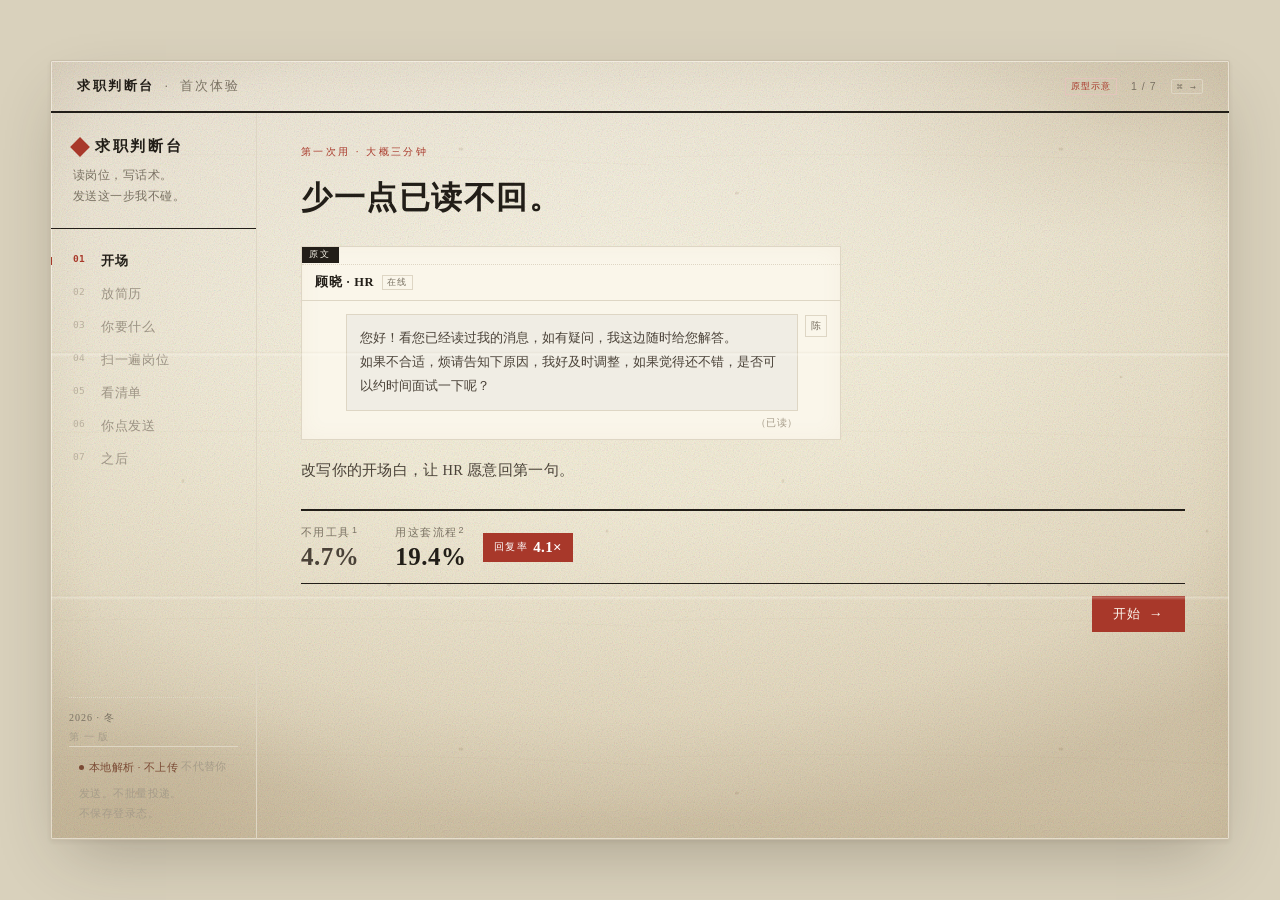
==== commit f5cb3aee: "Restyle as aged letter paper Swap the UI chrome for a stationery aesthetic: warm sepia palette, Song" ====
--- a/index.html
+++ b/index.html
@@ -56,7 +56,7 @@
     border-radius:4px;padding:2px 5px;background:#fff;color:var(--ink3);
   }
 
-  .body{flex:1;display:flex;min-height:0}
+  .body{flex:1;display:flex;min-height:0;position:relative;z-index:4}
 
   /* ---------- rail ---------- */
   .rail{
@@ -399,6 +399,7 @@
   .donehead{text-align:left;max-width:56ch}
   .nextlist{margin-top:4px}
   [data-screen="6"] h1{line-height:1.35}
+  
   .tally2{display:grid;grid-template-columns:repeat(4,1fr);gap:0;border-top:1px solid var(--line);border-bottom:1px solid var(--line);margin:18px 0}
   .tally2 div{padding:12px 20px 12px 0;border-right:1px solid var(--line2)}
   .tally2 div:last-child{border:0}
@@ -540,6 +541,318 @@
     font-size:9.5px;display:flex;align-items:center;justify-content:center;margin-top:1px;
   }
   .nc-read{font-size:9.5px;color:#B5AFA3;margin-right:29px}
+
+  /* ===================================================================
+     信纸主题：把界面收成一封写给你的信。
+     改的是色、字、纸。结构一律不动。
+     =================================================================== */
+  :root{
+    --paper:#F8F4E8;
+    --paper-2:#EFE9D8;
+    --card:#FAF6EA;
+    --ink:#221E18;
+    --ink2:#4A4238;
+    --ink3:#7A7263;
+    --line:#DED6C4;
+    --line2:#EBE4D4;
+    --green:#7A4A34;          /* 主题色：赭 */
+    --green-soft:#F0E3D8;
+    --green-line:#DFC7B4;
+    --amber:#8A6420; --amber-soft:#F6EEDC; --amber-line:#E2D2AF;
+    --brick:#A8382A; --brick-soft:#F4E3DE; --brick-line:#E4C4BC;
+    --serif:"Songti SC","STSong","Noto Serif SC","Source Han Serif SC",Georgia,"Times New Roman",serif;
+    --sans:"PingFang SC","Hiragino Sans GB","Noto Sans SC",-apple-system,sans-serif;
+    --mono:ui-monospace,"SFMono-Regular","SF Mono",Menlo,Consolas,monospace;
+  }
+
+  body{
+    background:#DED7C6;
+    font-family:var(--serif);
+    font-size:15px;
+  }
+  /* ============ 旧纸质感：直接烘进纸面，不用覆盖层 ============
+     纸色渐变 + 四周受潮暗角 + 霉斑颗粒，全部作为 .win 的多重背景。
+     ============================================ */
+  body{background:#D9D1BC}
+
+  ::selection{background:#E8CDC3;color:var(--ink)}
+
+  .win{
+    position:relative;
+    background-color:#F7F2E4;
+    background-image:
+      url("data:image/svg+xml,%3Csvg xmlns='http://www.w3.org/2000/svg' width='600' height='600'%3E%3Cfilter id='n'%3E%3CfeTurbulence type='fractalNoise' baseFrequency='0.85' numOctaves='4' stitchTiles='stitch'/%3E%3C/filter%3E%3Crect width='600' height='600' filter='url(%23n)' opacity='.30'/%3E%3Cg fill='%237A5F3A' opacity='.13'%3E%3Cellipse cx='86' cy='132' rx='2.2' ry='1.5'/%3E%3Cellipse cx='132' cy='420' rx='1.4' ry='1.9'/%3E%3Cellipse cx='410' cy='88' rx='2.6' ry='1.6'/%3E%3Cellipse cx='470' cy='316' rx='1.6' ry='1.2'/%3E%3Cellipse cx='338' cy='524' rx='2.1' ry='1.4'/%3E%3Cellipse cx='556' cy='470' rx='1.3' ry='1.7'/%3E%3C/g%3E%3Cg stroke='%238B7147' stroke-width='.35' opacity='.09'%3E%3Cpath d='M0 96 Q300 88 600 104' fill='none'/%3E%3Cpath d='M0 372 Q280 366 600 380' fill='none'/%3E%3Cpath d='M0 560 Q320 552 600 566' fill='none'/%3E%3C/g%3E%3C/svg%3E"),
+      radial-gradient(ellipse 74% 58% at 48% 40%, rgba(255,255,255,0) 30%, rgba(150,122,80,.11) 76%, rgba(132,104,64,.24) 100%),
+      radial-gradient(ellipse 34% 24% at 90% 6%, rgba(166,138,90,.13), transparent 70%),
+      radial-gradient(ellipse 30% 22% at 6% 96%, rgba(156,126,80,.14), transparent 72%),
+      linear-gradient(168deg, #FBF7EC 0%, #F6F0DC 44%, #EEE4CB 100%);
+    background-size:600px 600px, 100% 100%, 100% 100%, 100% 100%, 100% 100%;
+    border:1px solid #C9BFAA;
+    border-radius:2px;
+    box-shadow:
+      inset 0 0 0 1px rgba(255,252,244,.55),
+      inset 0 0 46px rgba(150,124,84,.10),
+      0 2px 4px rgba(50,40,25,.07),
+      0 26px 64px -18px rgba(50,40,25,.30);
+  }
+
+  /* ---- 顶栏：改成信笺页眉 ---- */
+  .chrome{
+    position:relative;z-index:4;
+    height:52px;
+    background:transparent;
+    border-bottom:2px solid var(--ink);
+    padding:0 26px;
+  }
+  .dot{display:none}
+  .chrome .title{
+    margin-left:0;font-family:var(--serif);font-size:12.5px;
+    color:var(--ink3);letter-spacing:.16em;
+  }
+  .chrome .title b{color:var(--ink);font-weight:600;letter-spacing:.2em}
+  .chrome .right{font-family:var(--sans);font-size:10.5px;letter-spacing:.1em;color:var(--ink3)}
+  .proto-badge{
+    font-family:var(--sans);font-size:9px;letter-spacing:.12em;
+    color:var(--brick);background:transparent;border:1px solid var(--brick-line);
+    border-radius:0;padding:1px 5px;
+  }
+  .chrome .right .kbd{
+    font-family:var(--mono);font-size:9.5px;border:1px solid var(--line);
+    border-radius:2px;padding:1px 5px;background:transparent;color:var(--ink3);
+  }
+
+  /* ---- 左侧：改成书脊式的目录 ---- */
+  .rail{
+    width:206px;background:transparent;
+    border-right:1px solid var(--line);
+    padding:24px 0 16px;
+  }
+  .brand{padding:0 22px 20px;border-bottom:1px solid var(--ink);margin-bottom:16px}
+  .brand .mark{
+    font-family:var(--serif);font-size:15px;font-weight:600;letter-spacing:.18em;
+  }
+  .brand .mark i{
+    width:14px;height:14px;border-radius:0;background:var(--brick);transform:rotate(45deg);
+  }
+  .brand .mark i:after{display:none}
+  .brand .sub{
+    margin-top:9px;font-family:var(--serif);font-size:11.5px;line-height:1.85;
+    color:var(--ink3);letter-spacing:.04em;
+  }
+
+  .steps{padding:0 14px}
+  .steps li{
+    padding:8px 8px;border-radius:0;font-family:var(--serif);font-size:13px;
+    color:#9C9384;letter-spacing:.05em;
+  }
+  .steps li .n{
+    font-family:var(--mono);font-size:9.5px;width:18px;
+    color:#B8AF9D;letter-spacing:.04em;
+  }
+  .steps li.done{color:var(--ink2)}
+  .steps li.done .n{color:var(--green)}
+  .steps li.now{
+    background:transparent;border:0;box-shadow:none;color:var(--ink);font-weight:600;
+  }
+  .steps li.now .n{color:var(--brick);font-weight:600}
+  .steps li.now:before{
+    left:-14px;top:12px;bottom:12px;width:1px;border-radius:0;background:var(--brick);
+  }
+
+  .rail-foot{
+    font-family:var(--serif);font-size:10.5px;line-height:1.85;color:#A69C89;
+    border-top:1px solid var(--line);padding-top:10px;letter-spacing:.04em;
+  }
+  .rail-foot .badge{color:var(--green);font-size:10.5px}
+
+  /* ---- 正文：诉说感的来源 ---- */
+  .eyebrow{
+    font-family:var(--sans);font-size:10px;letter-spacing:.24em;
+    color:var(--brick);text-transform:none;margin-bottom:16px;
+  }
+  h1{
+    font-family:var(--serif);font-size:31px;line-height:1.5;font-weight:600;
+    letter-spacing:.05em;margin-bottom:16px;
+  }
+  h1 em{color:var(--brick)}
+  .lede{
+    font-family:var(--serif);font-size:14.5px;line-height:2.05;
+    color:var(--ink2);max-width:42ch;letter-spacing:.02em;
+  }
+  .lede b{font-weight:600;color:var(--ink);border-bottom:2px solid #E8CDC3}
+
+  .btn{
+    font-family:var(--serif);font-size:13px;font-weight:500;letter-spacing:.1em;
+    padding:8px 20px;border-radius:0;border:1px solid var(--ink);
+    background:transparent;color:var(--ink);transition:.18s;
+  }
+  .btn:hover{background:rgba(28,26,23,.05);border-color:var(--ink)}
+  .btn.primary{background:var(--brick);color:#FBF7EF;border-color:var(--brick)}
+  .btn.primary:hover{background:#8E2C1E}
+  .btn.ghost{border-color:transparent;color:var(--ink3);letter-spacing:.06em}
+  .btn.ghost:hover{color:var(--ink);background:transparent}
+  .footbar{border-top:1px solid var(--line);padding-top:16px;margin-top:18px}
+  .footbar .hint{font-family:var(--serif);font-size:11.5px;color:var(--ink3);letter-spacing:.03em}
+
+  /* ---- 指标行：像报纸的速览栏 ---- */
+  .metrics{border-top:2px solid var(--ink);border-bottom:1px solid var(--ink);padding:14px 0}
+  .metrics .mq{font-family:var(--sans);font-size:10.5px;letter-spacing:.14em;color:var(--ink3)}
+  .metrics .mn{font-family:var(--serif);font-size:25px;font-weight:600;letter-spacing:.02em}
+  .metrics .mn.hi{color:var(--ink)}
+  .metrics .marr{color:var(--line);font-size:12px}
+  .metrics .mpill{
+    background:var(--brick);border-radius:0;padding:6px 11px;
+    font-family:var(--sans);font-size:10px;letter-spacing:.16em;
+    box-shadow:none;
+  }
+  .metrics .mpill b{font-family:var(--serif);font-size:15px;font-weight:600;letter-spacing:.02em}
+  .metrics .mnote{font-family:var(--serif);font-size:10.5px;color:#A69C89;letter-spacing:.03em}
+
+  /* ---- 聊天示意：信纸上的一个引用块 ---- */
+  .nochat{
+    border:1px solid var(--line);border-radius:0;background:var(--card);
+    max-width:540px;box-shadow:none;position:relative;
+  }
+  .nochat:before{
+    content:"原文";position:absolute;left:-1px;top:-1px;
+    font-family:var(--sans);font-size:9px;letter-spacing:.2em;
+    background:var(--ink);color:var(--paper);padding:2px 8px;
+  }
+  .nc-top{
+    background:transparent;border-bottom:1px solid var(--line);
+    padding:9px 13px 9px;margin-top:17px;border-top:1px dotted var(--line);
+  }
+  .nc-who{font-family:var(--serif);font-size:12.5px;letter-spacing:.06em}
+  .nc-st{font-family:var(--sans);font-size:9px;letter-spacing:.12em;border-radius:0;background:transparent;border:1px solid var(--line);color:var(--ink3);padding:0 4px}
+  .nc-bubble{
+    background:#F0EDE4;color:var(--ink2);border:1px solid var(--line);
+    border-radius:0;font-family:var(--serif);font-size:12.5px;line-height:1.95;
+    padding:11px 13px;
+  }
+  .nc-ava{background:transparent;border:1px solid var(--line);border-radius:0;font-family:var(--serif);font-size:10px;color:var(--ink3)}
+  .nc-read{font-family:var(--serif);font-size:10px;color:#A69C89;letter-spacing:.06em}
+  .nc-read:before{content:"（";}
+  .nc-read:after{content:"）";}
+
+  /* ---- 表单 ---- */
+  .chip{
+    font-family:var(--serif);font-size:12px;letter-spacing:.04em;
+    border:1px solid var(--line);border-radius:0;padding:5px 12px;background:transparent;
+    color:var(--ink3);
+  }
+  .chip.on{background:var(--ink);border-color:var(--ink);color:var(--paper)}
+  .chip.on.no{background:var(--brick);border-color:var(--brick);color:#FBF7EF}
+  .frow .label{font-family:var(--serif);font-size:12px;letter-spacing:.08em;color:var(--ink2)}
+  .rulecount{font-family:var(--serif);font-size:11.5px;color:var(--ink3)}
+
+  .drop{border:1px dashed var(--line);border-radius:0;background:transparent}
+  .drop .t{font-family:var(--serif);font-size:13px;letter-spacing:.04em}
+  .drop .s{font-family:var(--serif);font-size:11.5px}
+  .parsed{border:1px solid var(--line);border-radius:0;background:var(--card)}
+  .parsed .hd{border-bottom:1px dotted var(--line)}
+  .readbox{border-left:2px solid var(--brick)}
+
+  /* ---- 日志与清单 ---- */
+  .log{border:1px solid var(--line);border-radius:0;background:var(--card)}
+  .log div{border-bottom:1px dotted var(--line2)}
+  .job{border:1px solid var(--line);border-radius:0;background:transparent}
+  
+  .job.open{border-color:var(--ink)}
+  .jtitle{font-family:var(--serif);font-size:15px;letter-spacing:.04em}
+  .jtitle .co{color:var(--ink3)}
+  .jmeta{font-family:var(--serif);font-size:11px;letter-spacing:.03em}
+  .score .n{font-family:var(--serif);font-size:22px;font-weight:600}
+  .score .l{font-family:var(--sans);font-size:9px;letter-spacing:.14em;color:var(--ink3)}
+  .jdetail{background:var(--paper-2);border-top:1px solid var(--line)}
+  .why{border-radius:0;font-family:var(--serif);font-size:10.5px;letter-spacing:.02em}
+  .jhook .hk{font-family:var(--sans);border-radius:0;background:transparent;border:1px solid var(--brick-line);color:var(--brick)}
+  .msgbox{border:1px solid var(--line);border-radius:0;background:var(--card);font-family:var(--serif);font-size:12.5px;line-height:2}
+  .dsec .h{font-family:var(--serif);font-size:11.5px;letter-spacing:.1em;color:var(--ink3)}
+
+  /* ---- 交接 ---- */
+  .mock{background:var(--paper-2);border-left:1px solid var(--line)}
+  .mocklabel{font-family:var(--sans);letter-spacing:.12em;color:#A69C89}
+  .phone{border-radius:2px;border:1px solid var(--line);background:var(--card);box-shadow:none}
+  .phead{border-bottom:1px solid var(--line)}
+  .pchat{background:transparent}
+  .bubble{border-radius:0;font-family:var(--serif);font-size:12.5px;line-height:1.9}
+  .bubble.them{background:var(--card);border:1px solid var(--line)}
+  .bubble.me{background:var(--ink);color:var(--paper)}
+  .pinput{background:transparent;border-top:1px solid var(--line)}
+  .pinput .txt{border:1px solid var(--line);border-radius:0;background:var(--card);font-family:var(--serif)}
+  .send{border-radius:0;background:var(--brick);border-color:var(--brick);font-family:var(--serif);letter-spacing:.1em}
+  .send:hover{background:#8E2C1E}
+  .handcard{border:1px solid var(--brick-line);border-radius:0;background:#F6EAE4}
+  .handcard .h{color:var(--brick);font-family:var(--serif);letter-spacing:.06em}
+  .editnote{border-left:2px solid var(--brick);font-family:var(--serif);font-size:11.5px}
+
+  /* ---- 落款感：第 7 步 ---- */
+  .tally2{border-top:2px solid var(--ink);border-bottom:1px solid var(--ink)}
+  .tally2 b{font-family:var(--serif);font-size:22px;font-weight:600}
+  .tally2 span{font-family:var(--serif);font-size:10.5px;letter-spacing:.03em}
+  .nextlist li{border-bottom:1px dotted var(--line);font-family:var(--serif);font-size:12.5px}
+  .nextlist .num{font-family:var(--mono);color:#B8AF9D}
+  .nextlist b{letter-spacing:.03em}
+
+  /* 印章 */
+  .stamprow{display:flex;justify-content:flex-end;margin-top:-6px}
+  .stamp{
+    position:relative;width:72px;height:72px;
+    border:2px solid var(--brick);border-radius:2px;
+    display:flex;align-items:center;justify-content:center;
+    color:var(--brick);font-family:var(--serif);font-size:19px;line-height:1.15;
+    letter-spacing:.1em;text-align:center;
+    transform:rotate(-7deg);opacity:.72;
+    pointer-events:none;
+  }
+  .stamp span{display:block}
+  .stamp:after{
+    content:"";position:absolute;inset:4px;border:1px solid var(--brick);opacity:.45;
+  }
+  .stamp span{font-size:17px;line-height:1.2}
+
+  /* ---- 更旧的纸：折痕、边缘磨损、页脚 ---- */
+  .win{
+    background-blend-mode: multiply, multiply, multiply, multiply, normal;
+  }
+  /* 两道折痕：像被折过两次塞进信封 */
+  .body:before{
+    content:"";position:absolute;inset:0;pointer-events:none;z-index:5;
+    background:
+      linear-gradient(to bottom, transparent 32.8%, rgba(146,120,80,.055) 33%, rgba(255,253,246,.30) 33.2%, transparent 33.6%),
+      linear-gradient(to bottom, transparent 66.3%, rgba(146,120,80,.05) 66.5%, rgba(255,253,246,.28) 66.7%, transparent 67.1%);
+  }
+
+  /* 页脚：手写的落款位置 */
+  .railsig{
+    margin:0 18px;padding-top:10px;border-top:1px dotted var(--line);
+    font-family:var(--serif);font-size:10px;line-height:1.9;color:#A69C89;
+    letter-spacing:.1em;
+  }
+  .railsig b{color:var(--ink3);font-weight:500}
+
+  /* 清单：加极淡的横线，像稿纸 */
+  [data-screen="4"] #jobs{
+    background-image:repeating-linear-gradient(to bottom, transparent 0 33px, rgba(150,126,86,.055) 33px 34px);
+  }
+  .job{background:rgba(250,246,234,.55)}
+
+  /* 步骤栏更细 */
+  .steps li{padding:7px 8px}
+  .steps li + li{margin-top:1px}
+
+  /* 印章挪到右下，别压按钮 */
+  .stamprow{margin-top:10px;margin-bottom:-4px}
+  .stamp{
+    width:70px;height:70px;border-width:2px;
+    box-shadow:0 0 0 3px rgba(168,56,42,.06);
+  }
+
+  /* 内文段落首行缩进，读着更像信 */
+  .lede + .lede{margin-top:10px}
+
+  /* 表格与卡片的边线略旧 */
+  .parsed,.log,.msgbox,.nochat{box-shadow:inset 0 0 22px rgba(150,124,84,.05)}
 </style>
 </head>
 <body>
@@ -569,6 +882,9 @@
         <li data-s="5"><span class="n">06</span>你点发送</li>
         <li data-s="6"><span class="n">07</span>之后</li>
       </ul>
+      <div class="railsig">
+        <b>2026 · 冬</b><br>第 一 版
+      </div>
       <div class="rail-foot">
         <div class="badge"><s></s>本地解析 · 不上传</div>
         不代替你发送。不批量投递。<br>不保存登录态。
@@ -867,6 +1183,7 @@
           <li><span class="num">03</span><div><b>被拒的会攒成一份复盘。</b><br><span class="aside">同一类岗位连拒三次以上，问题基本不在你能力上，在某段经历你没讲清楚。到时候我指给你看是哪段。</span></div></li>
         </ul>
 
+        <div class="stamprow"><div class="stamp"><span>祝你好运<br>尽快上岸</span></div></div>
         <div class="spacer"></div>
         <div class="footbar">
           <span class="hint">这套流程每天跑一次，第二次会快些，它记得你砍掉过什么。</span>
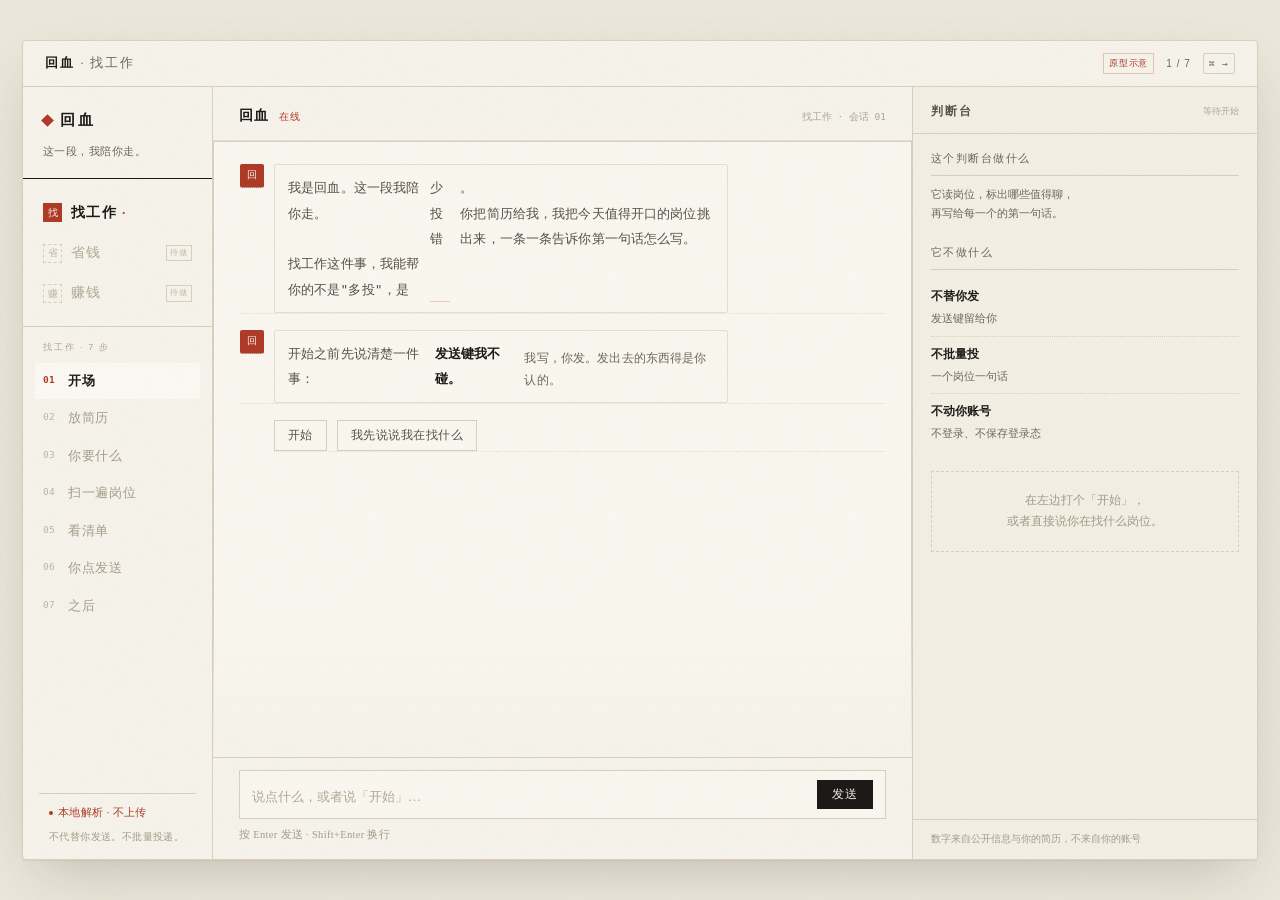
==== commit d5176eaa: "Rebuild as desktop app with conversation-driven onboarding Three panes: product tabs on the left, ag" ====
--- a/index.html
+++ b/index.html
@@ -3,7 +3,7 @@
 <head>
 <meta charset="utf-8">
 <meta name="viewport" content="width=device-width, initial-scale=1">
-<title>求职判断台 · 首次体验原型</title>
+<title>回血 · 找工作</title>
 <style>
   :root{
     --paper:#F8F7F4; --card:#FFFFFF; --ink:#171614; --ink2:#57534C; --ink3:#8B857B;
@@ -547,13 +547,13 @@
      改的是色、字、纸。结构一律不动。
      =================================================================== */
   :root{
-    --paper:#F8F4E8;
-    --paper-2:#EFE9D8;
-    --card:#FAF6EA;
+    --paper:#F7F4EC;
+    --paper-2:#F1ECE0;
+    --card:#FBF8F1;
     --ink:#221E18;
     --ink2:#4A4238;
-    --ink3:#7A7263;
-    --line:#DED6C4;
+    --ink3:#6E675C;
+    --line:#D9D1C0;
     --line2:#EBE4D4;
     --green:#7A4A34;          /* 主题色：赭 */
     --green-soft:#F0E3D8;
@@ -566,36 +566,67 @@
   }
 
   body{
-    background:#DED7C6;
+    background:#EDE8DC;
     font-family:var(--serif);
     font-size:15px;
   }
-  /* ============ 旧纸质感：直接烘进纸面，不用覆盖层 ============
-     纸色渐变 + 四周受潮暗角 + 霉斑颗粒，全部作为 .win 的多重背景。
-     ============================================ */
-  body{background:#D9D1BC}
+
+  /* 纸张颗粒：一层极轻的噪点，压掉屏幕的塑料感。就这一层。 */
+  body:after{
+    content:"";position:fixed;inset:0;pointer-events:none;z-index:99;
+    opacity:.16;mix-blend-mode:multiply;
+    background-image:url("data:image/svg+xml,%3Csvg xmlns='http://www.w3.org/2000/svg' width='240' height='240'%3E%3Cfilter id='n'%3E%3CfeTurbulence type='fractalNoise' baseFrequency='0.9' numOctaves='3' stitchTiles='stitch'/%3E%3C/filter%3E%3Crect width='240' height='240' filter='url(%23n)' opacity='.5'/%3E%3C/svg%3E");
+  }
 
   ::selection{background:#E8CDC3;color:var(--ink)}
 
   .win{
     position:relative;
-    background-color:#F7F2E4;
-    background-image:
-      url("data:image/svg+xml,%3Csvg xmlns='http://www.w3.org/2000/svg' width='600' height='600'%3E%3Cfilter id='n'%3E%3CfeTurbulence type='fractalNoise' baseFrequency='0.85' numOctaves='4' stitchTiles='stitch'/%3E%3C/filter%3E%3Crect width='600' height='600' filter='url(%23n)' opacity='.30'/%3E%3Cg fill='%237A5F3A' opacity='.13'%3E%3Cellipse cx='86' cy='132' rx='2.2' ry='1.5'/%3E%3Cellipse cx='132' cy='420' rx='1.4' ry='1.9'/%3E%3Cellipse cx='410' cy='88' rx='2.6' ry='1.6'/%3E%3Cellipse cx='470' cy='316' rx='1.6' ry='1.2'/%3E%3Cellipse cx='338' cy='524' rx='2.1' ry='1.4'/%3E%3Cellipse cx='556' cy='470' rx='1.3' ry='1.7'/%3E%3C/g%3E%3Cg stroke='%238B7147' stroke-width='.35' opacity='.09'%3E%3Cpath d='M0 96 Q300 88 600 104' fill='none'/%3E%3Cpath d='M0 372 Q280 366 600 380' fill='none'/%3E%3Cpath d='M0 560 Q320 552 600 566' fill='none'/%3E%3C/g%3E%3C/svg%3E"),
-      radial-gradient(ellipse 74% 58% at 48% 40%, rgba(255,255,255,0) 30%, rgba(150,122,80,.11) 76%, rgba(132,104,64,.24) 100%),
-      radial-gradient(ellipse 34% 24% at 90% 6%, rgba(166,138,90,.13), transparent 70%),
-      radial-gradient(ellipse 30% 22% at 6% 96%, rgba(156,126,80,.14), transparent 72%),
-      linear-gradient(168deg, #FBF7EC 0%, #F6F0DC 44%, #EEE4CB 100%);
-    background-size:600px 600px, 100% 100%, 100% 100%, 100% 100%, 100% 100%;
-    border:1px solid #C9BFAA;
-    border-radius:2px;
+    background:var(--paper);
+    border:1px solid #DAD2C1;
+    border-radius:3px;
     box-shadow:
-      inset 0 0 0 1px rgba(255,252,244,.55),
-      inset 0 0 46px rgba(150,124,84,.10),
-      0 2px 4px rgba(50,40,25,.07),
-      0 26px 64px -18px rgba(50,40,25,.30);
-  }
-
+      0 1px 2px rgba(50,40,25,.06),
+      0 20px 50px -16px rgba(50,40,25,.22);
+  }
+
+
+  /* ---- 一级导航：三个 tab ---- */
+  .tabs{
+    display:flex;flex-direction:column;gap:0;
+    padding:0 14px 14px;margin-bottom:14px;border-bottom:1px solid var(--line);
+  }
+  .tab{
+    display:flex;align-items:center;gap:10px;
+    padding:9px 8px;font-family:var(--serif);font-size:13.5px;
+    color:#9C9384;letter-spacing:.1em;text-decoration:none;
+    transition:color .16s;
+  }
+  .tab:hover{color:var(--ink2)}
+  .tab.soon{cursor:default;color:#B3AA97}
+  .tab.soon:hover{color:#B3AA97}
+  .tab.soon .ti{border-style:dashed;color:#C2B9A6}
+  .tab .tsoon{
+    margin-left:auto;font-family:var(--sans);font-size:8.5px;
+    letter-spacing:.1em;color:#C2B9A6;border:1px solid var(--line);
+    padding:0 4px;
+  }
+  .tab .ti{
+    width:20px;height:20px;flex:none;display:flex;align-items:center;justify-content:center;
+    font-size:10.5px;color:#B8AF9D;border:1px solid var(--line);
+    letter-spacing:0;transition:.16s;
+  }
+  .tab.is-on{color:var(--ink);font-weight:600}
+  .tab.is-on .ti{
+    background:var(--brick);border-color:var(--brick);color:#FBF7EF;font-weight:400;
+  }
+  .tab.is-on .tn:after{
+    content:"·";color:var(--brick);margin-left:5px;
+  }
+  .subhead{
+    font-family:var(--sans);font-size:9.5px;letter-spacing:.2em;
+    color:#B0A794;padding:0 22px 9px;text-transform:uppercase;
+  }
   /* ---- 顶栏：改成信笺页眉 ---- */
   .chrome{
     position:relative;z-index:4;
@@ -811,31 +842,7 @@
   }
   .stamp span{font-size:17px;line-height:1.2}
 
-  /* ---- 更旧的纸：折痕、边缘磨损、页脚 ---- */
-  .win{
-    background-blend-mode: multiply, multiply, multiply, multiply, normal;
-  }
-  /* 两道折痕：像被折过两次塞进信封 */
-  .body:before{
-    content:"";position:absolute;inset:0;pointer-events:none;z-index:5;
-    background:
-      linear-gradient(to bottom, transparent 32.8%, rgba(146,120,80,.055) 33%, rgba(255,253,246,.30) 33.2%, transparent 33.6%),
-      linear-gradient(to bottom, transparent 66.3%, rgba(146,120,80,.05) 66.5%, rgba(255,253,246,.28) 66.7%, transparent 67.1%);
-  }
-
-  /* 页脚：手写的落款位置 */
-  .railsig{
-    margin:0 18px;padding-top:10px;border-top:1px dotted var(--line);
-    font-family:var(--serif);font-size:10px;line-height:1.9;color:#A69C89;
-    letter-spacing:.1em;
-  }
-  .railsig b{color:var(--ink3);font-weight:500}
-
   /* 清单：加极淡的横线，像稿纸 */
-  [data-screen="4"] #jobs{
-    background-image:repeating-linear-gradient(to bottom, transparent 0 33px, rgba(150,126,86,.055) 33px 34px);
-  }
-  .job{background:rgba(250,246,234,.55)}
 
   /* 步骤栏更细 */
   .steps li{padding:7px 8px}
@@ -852,27 +859,286 @@
   .lede + .lede{margin-top:10px}
 
   /* 表格与卡片的边线略旧 */
-  .parsed,.log,.msgbox,.nochat{box-shadow:inset 0 0 22px rgba(150,124,84,.05)}
+
+  /* ===================================================================
+     信纸主题 + 三栏桌面端
+     左：产品 tab / 中：主对话 / 右：判断台（随话题变化）
+     =================================================================== */
+  :root{
+    --paper:#F7F4EC; --paper-2:#F1ECE0; --card:#FBF8F1;
+    --ink:#1C1A17; --ink2:#57514A; --ink3:#6E675C;
+    --line:#D9D1C0; --line2:#E7E0D0;
+    --green:#B03A28; --green-soft:#F3E4DE; --green-line:#E2C9C0;
+    --brick:#B03A28; --brick-soft:#F4E3DE; --brick-line:#E4C4BC;
+    --amber:#8A6420; --amber-soft:#F6EEDC; --amber-line:#E2D2AF;
+    --serif:"Songti SC","STSong","Noto Serif SC","Source Han Serif SC",Georgia,serif;
+    --sans:"PingFang SC","Hiragino Sans GB","Noto Sans SC",-apple-system,sans-serif;
+    --mono:ui-monospace,"SFMono-Regular","SF Mono",Menlo,monospace;
+  }
+  *{box-sizing:border-box;margin:0;padding:0}
+  html,body{height:100%}
+  body{
+    background:#EDE8DC;color:var(--ink);
+    font-family:var(--serif);font-size:15px;line-height:1.8;
+    -webkit-font-smoothing:antialiased;
+    display:flex;align-items:center;justify-content:center;padding:22px;
+  }
+  body:after{
+    content:"";position:fixed;inset:0;pointer-events:none;z-index:99;
+    opacity:.15;mix-blend-mode:multiply;
+    background-image:url("data:image/svg+xml,%3Csvg xmlns='http://www.w3.org/2000/svg' width='240' height='240'%3E%3Cfilter id='n'%3E%3CfeTurbulence type='fractalNoise' baseFrequency='0.9' numOctaves='3' stitchTiles='stitch'/%3E%3C/filter%3E%3Crect width='240' height='240' filter='url(%23n)' opacity='.5'/%3E%3C/svg%3E");
+  }
+  ::selection{background:#E8CDC3}
+
+  .win{
+    position:relative;width:min(1280px,98vw);height:min(820px,96vh);
+    background:var(--paper);border:1px solid #DAD2C1;border-radius:4px;
+    box-shadow:0 1px 2px rgba(50,40,25,.06),0 22px 54px -18px rgba(50,40,25,.24);
+    display:flex;flex-direction:column;overflow:hidden;
+  }
+
+  /* ---- 顶栏 ---- */
+  .chrome{
+    height:46px;flex:none;display:flex;align-items:center;
+    padding:0 22px;border-bottom:1px solid var(--line);
+  }
+  .chrome .title{font-family:var(--serif);font-size:12.5px;color:var(--ink3);letter-spacing:.14em}
+  .chrome .title b{color:var(--ink);font-weight:600;letter-spacing:.18em}
+  .chrome .right{margin-left:auto;display:flex;gap:12px;align-items:center;
+    font-family:var(--sans);font-size:10px;letter-spacing:.1em;color:var(--ink3)}
+  .proto-badge{font-size:9px;letter-spacing:.1em;color:var(--brick);border:1px solid var(--brick-line);padding:1px 5px}
+  .chrome .kbd{font-family:var(--mono);font-size:9.5px;border:1px solid var(--line);padding:1px 5px;color:var(--ink3)}
+
+  .shell{flex:1;display:flex;min-height:0}
+
+  /* ---- 左：产品导航 ---- */
+  .rail{
+    width:190px;flex:none;border-right:1px solid var(--line);
+    display:flex;flex-direction:column;padding:20px 0 14px;
+  }
+  .brand{padding:0 20px 16px;border-bottom:1px solid var(--ink);margin-bottom:14px}
+  .brand .mark{font-size:15px;font-weight:600;letter-spacing:.2em;display:flex;align-items:center;gap:8px}
+  .brand .mark i{width:9px;height:9px;background:var(--brick);transform:rotate(45deg);flex:none}
+  .brand .sub{margin-top:8px;font-size:11px;line-height:1.8;color:var(--ink3);letter-spacing:.04em}
+
+  .tabs{display:flex;flex-direction:column;padding:0 12px 12px;border-bottom:1px solid var(--line);margin-bottom:12px}
+  .tab{display:flex;align-items:center;gap:9px;padding:8px;font-size:13.5px;color:#9C9384;letter-spacing:.1em;text-decoration:none}
+  .tab .ti{width:19px;height:19px;flex:none;display:flex;align-items:center;justify-content:center;
+    font-size:10px;color:#B8AF9D;border:1px solid var(--line)}
+  .tab.is-on{color:var(--ink);font-weight:600}
+  .tab.is-on .ti{background:var(--brick);border-color:var(--brick);color:#FBF7EF}
+  .tab.soon{cursor:default;color:#B3AA97}
+  .tab.soon .ti{border-style:dashed;color:#C2B9A6}
+  .tab .tsoon{margin-left:auto;font-family:var(--sans);font-size:8px;letter-spacing:.1em;color:#C2B9A6;border:1px solid var(--line);padding:0 3px}
+
+  .subhead{font-family:var(--sans);font-size:9px;letter-spacing:.2em;color:#B0A794;padding:0 20px 8px}
+  .steps{list-style:none;padding:0 12px;flex:1}
+  .steps li{display:flex;gap:9px;align-items:flex-start;padding:7px 8px;font-size:12.5px;color:#A79E8B;letter-spacing:.05em;border-radius:2px;transition:.18s}
+  .steps li .n{font-family:var(--mono);font-size:9.5px;width:16px;flex:none;color:#BFB6A3;padding-top:1px}
+  .steps li.done{color:var(--ink2)}
+  .steps li.done .n{color:var(--green)}
+  .steps li.now{color:var(--ink);font-weight:600;background:#FCFAF4}
+  .steps li.now .n{color:var(--brick);font-weight:600}
+  .rail-foot{margin:0 16px;padding-top:10px;border-top:1px solid var(--line);font-size:10px;line-height:1.75;color:#A69C89}
+  .rail-foot .badge{color:var(--green);margin-bottom:5px;display:flex;align-items:center;gap:5px}
+  .rail-foot .badge s{width:4px;height:4px;background:var(--green);border-radius:50%}
+
+  /* ---- 中：主对话 ---- */
+  .talk{flex:1;min-width:0;display:flex;flex-direction:column;border-right:1px solid var(--line)}
+  .talkhead{
+    flex:none;padding:16px 26px 12px;border-bottom:1px solid var(--line2);
+    display:flex;align-items:baseline;gap:10px;
+  }
+  .talkhead .who{font-size:14px;font-weight:600;letter-spacing:.08em}
+  .talkhead .st{font-family:var(--sans);font-size:10px;letter-spacing:.1em;color:var(--green)}
+  .talkhead .meta{margin-left:auto;font-family:var(--mono);font-size:9.5px;color:#B0A794}
+
+  .log{flex:1;overflow-y:auto;padding:22px 26px 10px;scroll-behavior:smooth}
+  .turn{margin-bottom:16px;display:flex;gap:10px;align-items:flex-start}
+  .turn .ava{
+    width:24px;height:24px;flex:none;border-radius:2px;display:flex;align-items:center;justify-content:center;
+    font-size:10px;letter-spacing:0;
+  }
+  .turn.bot .ava{background:var(--brick);color:#FBF7EF}
+  .turn.me{flex-direction:row-reverse}
+  .turn.me .ava{background:transparent;border:1px solid var(--line);color:var(--ink3)}
+  .say{
+    max-width:min(58ch,86%);padding:10px 13px;font-size:13px;line-height:1.95;
+    border-radius:2px;letter-spacing:.01em;
+  }
+  .turn.bot .say{background:var(--card);border:1px solid var(--line2);color:var(--ink2)}
+  .turn.me .say{background:#F0E9DA;border:1px solid var(--line);color:var(--ink)}
+  .say b{color:var(--ink);font-weight:600}
+  .say .kw{border-bottom:1.5px solid #E8CDC3}
+  .say .small{font-size:11.5px;color:var(--ink3);display:block;margin-top:6px}
+
+  /* 对话里的选项 */
+  .opts{display:flex;flex-wrap:wrap;gap:7px;margin-left:34px;margin-bottom:18px}
+  .opt{
+    font-family:var(--serif);font-size:12px;letter-spacing:.04em;
+    padding:6px 13px;border:1px solid var(--line);background:transparent;
+    color:var(--ink2);cursor:pointer;transition:.16s;
+  }
+  .opt:hover{border-color:var(--ink);color:var(--ink);background:#FCFAF4}
+  .opt.pick{background:var(--ink);border-color:var(--ink);color:var(--paper)}
+  .opt:disabled{opacity:.45;cursor:default}
+
+  /* 对话里的简历卡 / 岗位卡 */
+  .cardline{
+    margin:0 0 16px 34px;border:1px solid var(--line);background:var(--card);
+    max-width:min(58ch,86%);
+  }
+  .cardline .hd{
+    padding:8px 12px;border-bottom:1px dotted var(--line);
+    font-size:11px;letter-spacing:.1em;color:var(--ink3);display:flex;align-items:center;gap:7px;
+  }
+  .cardline .hd .ok{color:var(--green)}
+  .cardline .rows{padding:8px 12px}
+  .cardline .r{display:flex;gap:10px;font-size:12px;line-height:1.8;padding:2px 0}
+  .cardline .r .k{width:52px;flex:none;color:var(--ink3);font-size:11px}
+  .cardline .r .v{color:var(--ink2)}
+  .cardline .r .v b{color:var(--ink)}
+
+  .composer{
+    flex:none;border-top:1px solid var(--line);padding:12px 26px 14px;
+  }
+  .cbox{
+    display:flex;gap:10px;align-items:flex-end;
+    border:1px solid var(--line);background:var(--card);padding:9px 12px;
+  }
+  .cbox textarea{
+    flex:1;border:0;background:transparent;resize:none;outline:none;
+    font-family:var(--serif);font-size:13px;line-height:1.8;color:var(--ink);
+    max-height:90px;min-height:24px;
+  }
+  .cbox textarea::placeholder{color:#B3AA97}
+  .cbox .snd{
+    font-family:var(--serif);font-size:12px;letter-spacing:.1em;
+    padding:5px 14px;border:1px solid var(--ink);background:var(--ink);color:var(--paper);
+    cursor:pointer;transition:.16s;flex:none;
+  }
+  .cbox .snd:hover{background:#2C2A26}
+  .cbox .snd:disabled{opacity:.35;cursor:not-allowed}
+  .underhint{font-size:10.5px;color:#A69C89;margin-top:7px;letter-spacing:.03em}
+
+  /* ---- 右：判断台 ---- */
+  .panel{
+    width:344px;flex:none;display:flex;flex-direction:column;background:#F4F0E5;
+  }
+  .phead{
+    flex:none;padding:14px 18px 11px;border-bottom:1px solid var(--line);
+    display:flex;align-items:center;gap:8px;
+  }
+  .phead .t{font-size:11.5px;letter-spacing:.16em;color:var(--ink2);font-weight:600}
+  .phead .c{margin-left:auto;font-family:var(--mono);font-size:9px;color:#B0A794}
+  .pbody{flex:1;overflow-y:auto;padding:16px 18px}
+
+  .pempty{
+    border:1px dashed var(--line);padding:18px 14px;text-align:center;
+    font-size:11.5px;line-height:1.9;color:#A69C89;
+  }
+  .psec{margin-bottom:20px}
+  .psec .h{
+    font-size:10.5px;letter-spacing:.14em;color:var(--ink3);margin-bottom:9px;
+    padding-bottom:6px;border-bottom:1px solid var(--line);
+  }
+  .pbig{font-size:26px;font-weight:600;letter-spacing:.02em;line-height:1.2}
+  .pbig small{font-size:11px;font-weight:400;color:var(--ink3);letter-spacing:.06em;margin-left:6px}
+  .psub{font-size:11px;color:var(--ink3);line-height:1.8;margin-top:5px}
+
+  /* 右栏岗位列表 */
+  .pjob{
+    border:1px solid var(--line);background:var(--card);margin-bottom:7px;
+    cursor:pointer;transition:.16s;
+  }
+  .pjob:hover{border-color:#C6BDA9}
+  .pjob.on{border-color:var(--ink)}
+  .pjob .top{display:flex;align-items:flex-start;gap:8px;padding:9px 10px}
+  .pjob .rk{font-family:var(--mono);font-size:9px;color:#B0A794;padding-top:2px;flex:none}
+  .pjob .tt{font-size:12px;line-height:1.5;flex:1;min-width:0}
+  .pjob .tt b{font-weight:600;display:block}
+  .pjob .tt span{font-size:10.5px;color:var(--ink3)}
+  .pjob .sc{font-family:var(--mono);font-size:13px;color:var(--ink);flex:none}
+  .pjob .hk{
+    padding:0 10px 9px 27px;font-size:10.5px;line-height:1.7;color:var(--ink3);
+    display:flex;gap:5px;
+  }
+  .pjob .hk i{font-style:normal;color:var(--green);flex:none}
+
+  /* 右栏话术 */
+  .pmsg{
+    border:1px solid var(--line);background:var(--card);padding:11px 12px;
+    font-size:12px;line-height:1.95;color:var(--ink2);
+  }
+  .pmsg .ch{margin-top:8px;font-family:var(--mono);font-size:9px;color:#B0A794}
+  .pwhy{margin-top:10px}
+  .pwhy .w{display:flex;gap:7px;font-size:11px;line-height:1.75;color:var(--ink2);margin-bottom:7px}
+  .pwhy .wn{
+    flex:none;width:14px;height:14px;border-radius:50%;background:#EDE6D6;color:var(--ink3);
+    font-family:var(--mono);font-size:8.5px;display:flex;align-items:center;justify-content:center;margin-top:3px;
+  }
+
+  .pfoot{
+    flex:none;border-top:1px solid var(--line);padding:10px 18px 12px;
+    font-size:10px;line-height:1.7;color:#A69C89;display:flex;align-items:center;gap:8px;
+  }
+  .pfoot .dot{width:4px;height:4px;border-radius:50%;background:var(--green);flex:none}
+
+  /* 右栏：第7步小结 */
+  .psum{display:flex;gap:14px;border-top:1px solid var(--ink);border-bottom:1px solid var(--ink);padding:10px 0}
+  .psum div{flex:1}
+  .psum b{display:block;font-size:19px;font-weight:600;line-height:1.2}
+  .psum span{font-size:9.5px;color:var(--ink3);letter-spacing:.04em}
+
+  .plist{list-style:none}
+  .plist li{padding:9px 0;border-bottom:1px dotted var(--line);font-size:11.5px;line-height:1.75}
+  .plist li:last-child{border:0}
+  .plist b{display:block;font-weight:600;margin-bottom:2px}
+  .plist span{color:var(--ink3);font-size:10.5px}
+
+  .stamp{
+    margin:14px auto 0;width:70px;height:70px;border:2px solid var(--brick);
+    display:flex;align-items:center;justify-content:center;text-align:center;
+    color:var(--brick);font-size:16px;line-height:1.2;letter-spacing:.1em;
+    transform:rotate(-7deg);opacity:.7;position:relative;
+  }
+  .stamp:after{content:"";position:absolute;inset:4px;border:1px solid var(--brick);opacity:.45}
+
+  @media (max-width:1100px){
+    .panel{width:300px}
+    .rail{width:168px}
+  }
+
 </style>
 </head>
 <body>
+
 <div class="win">
   <div class="chrome">
-    <span class="dot r"></span><span class="dot y"></span><span class="dot g"></span>
-    <div class="title"><b>求职判断台</b> &nbsp;·&nbsp; 首次体验</div>
-    <div class="right">
+    <span class="title"><b>回血</b> · 找工作</span>
+    <span class="right">
       <span class="proto-badge">原型示意</span>
       <span id="stepcount">1 / 7</span>
       <span class="kbd">⌘ →</span>
-    </div>
+    </span>
   </div>
 
-  <div class="body">
+  <div class="shell">
+
+    <!-- ========== 左：导航 ========== -->
     <aside class="rail">
       <div class="brand">
-        <div class="mark"><i></i>求职判断台</div>
-        <div class="sub">读岗位，写话术。<br>发送这一步我不碰。</div>
+        <div class="mark"><i></i>回血</div>
+        <div class="sub">这一段，我陪你走。</div>
       </div>
+
+      <div class="tabs">
+        <div class="tab is-on"><span class="ti">找</span><span class="tn">找工作</span></div>
+        <div class="tab soon" title="这个 tab 还在做"><span class="ti">省</span><span class="tn">省钱</span><span class="tsoon">待做</span></div>
+        <div class="tab soon" title="这个 tab 还在做"><span class="ti">赚</span><span class="tn">赚钱</span><span class="tsoon">待做</span></div>
+      </div>
+
+      <div class="subhead">找工作 · 7 步</div>
       <ul class="steps" id="steps">
         <li data-s="0"><span class="n">01</span>开场</li>
         <li data-s="1"><span class="n">02</span>放简历</li>
@@ -882,433 +1148,48 @@
         <li data-s="5"><span class="n">06</span>你点发送</li>
         <li data-s="6"><span class="n">07</span>之后</li>
       </ul>
-      <div class="railsig">
-        <b>2026 · 冬</b><br>第 一 版
-      </div>
       <div class="rail-foot">
         <div class="badge"><s></s>本地解析 · 不上传</div>
-        不代替你发送。不批量投递。<br>不保存登录态。
+        不代替你发送。不批量投递。
       </div>
     </aside>
 
-    <main class="main" id="main">
-
-      <!-- ============ 1 ============ -->
-      <section class="screen is-active" data-screen="0">
-        <div class="eyebrow">第一次用 · 大概三分钟</div>
-        <h1>少一点已读不回。</h1>
-
-        <!-- 已读不回：一条真实形态的聊天示意 -->
-        <div class="nochat" aria-label="一条被已读但没有回复的消息">
-          <div class="nc-top">
-            <span class="nc-who">顾晓 · HR</span>
-            <span class="nc-st">在线</span>
-          </div>
-          <div class="nc-body">
-            <div class="nc-msgwrap">
-              <div class="nc-bubble">您好！看您已经读过我的消息，如有疑问，我这边随时给您解答。<br>如果不合适，烦请告知下原因，我好及时调整，如果觉得还不错，是否可以约时间面试一下呢？</div>
-              <div class="nc-ava">陈</div>
-            </div>
-            <div class="nc-read">已读</div>
-          </div>
+    <!-- ========== 中：主对话 ========== -->
+    <main class="talk">
+      <div class="talkhead">
+        <span class="who">回血</span>
+        <span class="st">在线</span>
+        <span class="meta">找工作 · 会话 01</span>
+      </div>
+      <div class="log" id="log"></div>
+      <div class="composer">
+        <div class="cbox">
+          <textarea id="ta" rows="1" placeholder="说点什么，或者说「开始」…"></textarea>
+          <button class="snd" id="snd">发送</button>
         </div>
-
-        <p class="lede" style="margin-top:16px">改写你的开场白，让 HR 愿意回第一句。</p>
-        <!-- PLACEHOLDER: 19.4% 与 n=143 为占位示例值，上线前必须替换为实测数据 -->
-        <div class="metrics">
-          <div class="m"><span class="mq">不用工具<sup>1</sup></span><span class="mn">4.7%</span></div>
-          <span class="marr">→</span>
-          <div class="m"><span class="mq">用这套流程<sup>2</sup></span><span class="mn hi">19.4%</span></div>
-          <span class="mpill">回复率 <b>4.1×</b></span>
-        </div>
-
-        <div class="footbar" style="border:0;padding:12px 0 0;margin:0">
-          <div class="grow"></div>
-          <button class="btn primary" data-go="1">开始 <span class="arrow">→</span></button>
-        </div>
-      </section>
-
-      <!-- ============ 2 ============ -->
-      <section class="screen" data-screen="1">
-        <div class="eyebrow">第 2 步 · 读简历</div>
-        <h1>简历放进来，我来读。</h1>
-        <p class="lede" style="margin-bottom:26px">读完之后，我会说一件事：你这份简历里，真正值钱的是哪几条。<br>大部分人写简历时，把自己做过的事全写成了同类。</p>
-
-        <div class="cols">
-          <div>
-            <div class="drop" id="drop">
-              <div class="ico"></div>
-              <div class="t">把简历拖进来，或者点一下选文件</div>
-              <div class="s">在这台电脑上解析，文件不会上传</div>
-            </div>
-            <div class="parsed" id="parsed" style="display:none">
-              <div class="hd"><span class="ok">✓</span><span class="name">陈默_产品经理_2026.pdf</span><span class="meta">解析 11 段 · 0.8s</span></div>
-              <div class="rows">
-                <div class="prow"><div class="k">经历</div><div class="v"><b>3 段</b>　SaaS 产品 4 年 → 教育科技 2 年 → 独立项目 1 年</div></div>
-                <div class="prow"><div class="k">能力</div><div class="v">需求分析、数据看板、跨部门推动、B 端交付</div></div>
-                <div class="prow"><div class="k">疑点</div><div class="v" style="color:var(--amber)">最近 7 个月空档；第三段是个人项目，无雇主</div></div>
-              </div>
-            </div>
-          </div>
-
-          <div class="readbox" id="readbox" style="display:none">
-            <div class="h">我读完的第一反应</div>
-            <p>你写了三段经历，看起来是三个方向。但我读到的是同一件事：<b>把散落在各部门、靠人盯的流程，收拾成能跑起来的系统</b>。</p>
-            <p>所以只搜"产品经理"会吃亏。真正该找的是那些<b>正在把手工作业搬上系统</b>的公司。他们 JD 里会写"梳理流程""推动落地""跨部门协同"，不会写"需要你"。</p>
-            <div><span class="tag">B端流程</span><span class="tag">数据看板</span><span class="tag">跨部门</span></div>
-            <p style="margin-top:14px;font-size:11.5px;color:var(--ink3)">这几条会影响等下用什么词去搜。觉得不对，下一步可以改。</p>
-          </div>
-        </div>
-
-        <div class="spacer"></div>
-        <div class="footbar">
-          <button class="btn ghost" data-go="0">← 返回</button>
-          <div class="grow"></div>
-          <span class="hint" id="hint2">先放一份简历</span>
-          <button class="btn primary" id="next2" disabled data-go="2">继续 <span class="arrow">→</span></button>
-        </div>
-      </section>
-
-      <!-- ============ 3 ============ -->
-      <section class="screen" data-screen="2">
-        <div class="eyebrow">第 3 步 · 你要什么</div>
-        <h1>把话说死一点。</h1>
-        <p class="lede" style="margin-top:-4px;margin-bottom:8px;font-size:12.5px">这里填得越具体，等下被砍掉的岗位就越多。砍得多是好事，省下的是你读 JD 的时间。</p>
-
-        <div style="margin-top:6px">
-          <div class="frow">
-            <div class="label">想做的方向</div>
-            <div class="ctrl" id="dirs">
-              <span class="chip on">B 端产品</span>
-              <span class="chip on">流程数字化</span>
-              <span class="chip">产品运营</span>
-              <span class="chip">项目经理</span>
-              <span class="chip">+ 自定义</span>
-            </div>
-          </div>
-          <div class="frow">
-            <div class="label">薪资底线</div>
-            <div class="ctrl">
-              <div class="salary">
-                <span class="num" id="salnum">18k</span>
-                <div class="track"><i id="salbar"></i><s id="salpin" style="left:52%"></s></div>
-                <span style="font-size:11px;color:var(--ink3)">以下不聊</span>
-              </div>
-            </div>
-          </div>
-          <div class="frow">
-            <div class="label">城市</div>
-            <div class="ctrl">
-              <span class="chip on">上海</span>
-              <span class="chip on">杭州</span>
-              <span class="chip">远程</span>
-              <span class="chip">苏州</span>
-            </div>
-          </div>
-          <div class="frow">
-            <div class="label">绝对不要</div>
-            <div class="ctrl" id="nopes">
-              <span class="chip on no">外包 / 驻场</span>
-              <span class="chip on no">单休</span>
-              <span class="chip">保险</span>
-              <span class="chip">电销</span>
-              <span class="chip">金融借贷</span>
-            </div>
-          </div>
-        </div>
-
-        <div class="spacer"></div>
-        <div class="footbar">
-          <button class="btn ghost" data-go="1">← 返回</button>
-          <span class="rulecount" style="margin-left:8px">生成 <b id="ruleN">5</b> 条过滤规则</span>
-          <div class="grow"></div>
-          <span class="hint">每条规则都会写在清单里，觉得砍错了可以关掉</span>
-          <button class="btn primary" data-go="3">开始扫描 <span class="arrow">→</span></button>
-        </div>
-      </section>
-
-      <!-- ============ 4 ============ -->
-      <section class="screen" data-screen="3">
-        <div class="eyebrow">第 4 步 · 扫岗位</div>
-        <div class="scanwrap">
-          <div class="scanhead">
-            <span class="big" id="cnt">0</span>
-            <span class="unit">个岗位已读</span>
-            <span style="margin-left:auto;font-size:11.5px;color:var(--ink3)" id="kept">留下 0</span>
-          </div>
-          <div class="progress"><i id="pbar"></i></div>
-          <div class="log" id="log"></div>
-          <div class="tally">
-            <div><b id="t1">0</b>读完</div>
-            <div><b id="t2">0</b>薪资不符</div>
-            <div><b id="t3">0</b>疑似僵尸岗</div>
-            <div><b id="t4">0</b>公司存疑</div>
-            <div><b id="t5" style="color:var(--green)">0</b>值得看</div>
-          </div>
-          <div class="footbar" style="border:0;padding-top:14px;margin-top:0">
-            <span class="hint" id="scanhint">正在读岗位池，一条条过</span>
-            <div class="grow"></div>
-            <button class="btn primary" id="next4" disabled data-go="4">看清单 <span class="arrow">→</span></button>
-          </div>
-        </div>
-      </section>
-
-      <!-- ============ 5 ============ -->
-      <section class="screen" data-screen="4">
-        <div class="listhead">
-          <div>
-            <div class="eyebrow" style="margin-bottom:8px">第 5 步 · 清单</div>
-            <h1 style="font-size:23px;margin:0">排名第一的，是最可能回你的那个</h1>
-          </div>
-          <div class="stat">
-            <span>扫了 <b>1,247</b></span>
-            <span>留下 <b>9</b></span>
-            <span>砍掉 <b>1,238</b></span>
-          </div>
-        </div>
-        <p class="sortnote">
-          按 <code>对方回你的概率 × 你想去的程度</code> 排。不是按简历匹配度排，匹配度高的岗可能压根没人看。点开一条看判断依据，翻到最底下能看到被砍掉的原因分布。
-        </p>
-
-        <div id="jobs"></div>
-
-        <div class="rejected" id="rej">
-          <button id="rejbtn">被砍掉的 1,238 个，都因为什么 <span style="font-size:9px">▾</span></button>
-          <div class="rejbody">
-            <div class="bar"><span>薪资不够</span><em style="width:52%"></em><u>641</u></div>
-            <div class="bar"><span>像僵尸岗</span><em style="width:25%"></em><u>310</u></div>
-            <div class="bar"><span>外包驻场</span><em style="width:14%"></em><u>172</u></div>
-            <div class="bar"><span>公司有疑点</span><em style="width:7%"></em><u>89</u></div>
-            <div class="bar"><span>技能不对口</span><em style="width:2%"></em><u>26</u></div>
-            <div style="margin-top:10px;color:#ADA69A">"像僵尸岗"指岗位挂了很久没刷新、同类岗重复挂、招聘方长期不在线。这类占比最高，也是最容易白投的。</div>
-          </div>
-        </div>
-
-        <div class="spacer"></div>
-        <div class="footbar">
-          <button class="btn ghost" data-go="2">← 改条件重扫</button>
-          <div class="grow"></div>
-          <span class="hint">从第一名开始最省事</span>
-          <button class="btn primary" data-go="5">跟第 1 名打招呼 <span class="arrow">→</span></button>
-        </div>
-      </section>
-
-      <!-- ============ 6 ============ -->
-      <section class="screen" data-screen="5">
-        <div class="stage">
-          <div class="assist">
-            <div class="inner">
-            <div class="eyebrow">第 6 步 · 交给你</div>
-            <h1 style="font-size:21px;margin-bottom:14px">话填好了，发送键在你手上。</h1>
-
-            <div class="handcard">
-              <div class="h"><span>↗</span> 已经填进右边对话框，光标停在末尾</div>
-              <p>想改就改，整段重写也行。<b>我没有替你按发送。</b>你比我清楚那句话像不像你说的。</p>
-            </div>
-
-            <div class="dsec" style="margin-bottom:14px">
-              <div class="h">这样写，为什么更容易被回</div>
-              <div class="whylist" style="margin-top:6px">
-                <div class="w"><span class="wn">1</span><div><b>第一句对上他 JD 里的词。</b>HR 只看这一行，两秒判断"干过没有"。"从 0 到 1 搭建"是他自己写的。</div></div>
-                <div class="w"><span class="wn">2</span><div><b>给了一个不像编的数字。</b>31 个节点、14 天压到 6 天。能被追问的细节才像真的。</div></div>
-                <div class="w"><span class="wn">3</span><div><b>结尾把话题交回去。</b>"你们卡在哪一步"比"期待您的回复"回答成本低得多。</div></div>
-              </div>
-            </div>
-
-            <div class="dsec" style="margin-bottom:16px">
-              <div class="h">哪些话我故意没写</div>
-              <div class="neglist">
-                <div class="n"><span class="x">×</span><div><s>期待您的回复</s><em>写的人太多，看到等于没看到</em></div></div>
-                <div class="n"><span class="x">×</span><div><s>学习能力强，希望给个机会</s><em>说的是你是谁，不是干过什么</em></div></div>
-                <div class="n"><span class="x">×</span><div><s>两百字自我介绍</s><em>一屏装不下，划走</em></div></div>
-              </div>
-            </div>
-
-            <div class="editnote">
-              <b>哪句话念出来不像你说的，删掉。</b>发出去的东西得是你的。
-            </div>
-
-            <div class="spacer"></div>
-            </div>
-
-            <div class="footbar">
-              <button class="btn ghost" data-go="4">← 回清单</button>
-              <div class="grow"></div>
-              <button class="btn" id="mockcopy">重新复制</button>
-              <button class="btn primary" id="sent" disabled>我发出了 <span class="arrow">→</span></button>
-            </div>
-          </div>
-          <div class="mock">
-            <div class="mocklabel"><span>◱</span> BOSS直聘 · 模拟窗口（只读演示）</div>
-            <div class="phone">
-              <div class="phead">
-                <div class="av">周</div>
-                <div>
-                  <div class="who">周敏</div>
-                  <div class="role">招聘负责人 · 恒犀科技</div>
-                </div>
-                <div class="st">刚刚活跃</div>
-              </div>
-              <div class="pchat" id="pchat">
-                <div class="sysmsg">2026-11-19 14:22</div>
-                <div class="bubble them">你好，看到你在看我们的「B端产品经理」岗位，有什么想了解的可以问我～</div>
-              </div>
-              <div class="pinput">
-                <div class="txt empty" id="ptxt"></div>
-                <button class="send armed" id="psend">发送</button>
-              </div>
-            </div>
-          </div>
-        </div>
-      </section>
-
-      <!-- ============ 7 ============ -->
-      <section class="screen" data-screen="6">
-        <div class="donehead">
-          <div class="eyebrow">第 7 步 · 之后</div>
-          <h1 style="font-size:22px">发出一个了。还剩 8 个。</h1>
-          <p class="lede" style="font-size:12.5px">不会给你弹"投递成功"。发出去不算数，有人回才算。</p>
-        </div>
-
-        <div class="tally2">
-          <div><b>9</b><span>值得开口的岗位</span></div>
-          <div><b>1</b><span>你刚发的</span></div>
-          <div><b>78</b><span>那句话的字数</span></div>
-          <div><b>0</b><span>我替你按的发送</span></div>
-        </div>
-
-        <ul class="nextlist">
-          <li><span class="num">01</span><div><b>明天这个点，我提醒你回来看看。</b><br><span class="aside">盯的是谁回了，不是你投了几个。</span></div></li>
-          <li><span class="num">02</span><div><b>剩下 8 个，一个一个来。</b><br><span class="aside">每个岗位的话都不一样。同一段复制八遍发出去，跟没发是一样的。</span></div></li>
-          <li><span class="num">03</span><div><b>被拒的会攒成一份复盘。</b><br><span class="aside">同一类岗位连拒三次以上，问题基本不在你能力上，在某段经历你没讲清楚。到时候我指给你看是哪段。</span></div></li>
-        </ul>
-
-        <div class="stamprow"><div class="stamp"><span>祝你好运<br>尽快上岸</span></div></div>
-        <div class="spacer"></div>
-        <div class="footbar">
-          <span class="hint">这套流程每天跑一次，第二次会快些，它记得你砍掉过什么。</span>
-          <div class="grow"></div>
-          <button class="btn" data-go="4">看剩下 8 个</button>
-          <button class="btn primary" data-go="0">重新体验</button>
-        </div>
-      </section>
-
-      <div class="toast" id="toast"></div>
+        <div class="underhint" id="hint">按 Enter 发送 · Shift+Enter 换行</div>
+      </div>
     </main>
+
+    <!-- ========== 右：判断台 ========== -->
+    <aside class="panel">
+      <div class="phead">
+        <span class="t">判断台</span>
+        <span class="c" id="pstage">等待开始</span>
+      </div>
+      <div class="pbody" id="pbody">
+        <div class="pempty">这里会跟着对话变。<br>聊到哪一步，它就显示那一步的依据。</div>
+      </div>
+      <div class="pfoot"><span class="dot"></span>数字来自公开信息与你的简历，不来自你的账号</div>
+    </aside>
+
   </div>
 </div>
 
 <script>
-const $ = (s,r=document)=>r.querySelector(s);
-const $$ = (s,r=document)=>[...r.querySelectorAll(s)];
-
-let cur = 0;
-const total = 7;
-
-function show(n){
-  cur = n;
-  $$('.screen').forEach(el=>el.classList.toggle('is-active', +el.dataset.screen===n));
-  $$('#steps li').forEach(el=>{
-    const s=+el.dataset.s;
-    el.classList.toggle('now', s===n);
-    el.classList.toggle('done', s<n);
-  });
-  $('#stepcount').textContent = (n+1)+' / '+total;
-  if(n===3 && !scanStarted){ scanStarted=true; setTimeout(runScan,420); }
-  if(n===5) setTimeout(primeHandoff, 260);
-}
-
-document.addEventListener('click', e=>{
-  const go = e.target.closest('[data-go]');
-  if(go && !go.disabled){ show(+go.dataset.go); }
-});
-
-document.addEventListener('keydown', e=>{
-  if(e.key==='ArrowRight' && (e.metaKey||e.ctrlKey)) show(Math.min(cur+1,total-1));
-  if(e.key==='ArrowLeft' && (e.metaKey||e.ctrlKey)) show(Math.max(cur-1,0));
-});
-
-function toast(msg){
-  const t=$('#toast'); t.textContent=msg; t.classList.add('on');
-  clearTimeout(t._h); t._h=setTimeout(()=>t.classList.remove('on'),1900);
-}
-
-/* ---------- step 2 ---------- */
-$('#drop').addEventListener('click', ()=>{
-  $('#drop').style.display='none';
-  $('#parsed').style.display='block';
-  $('#readbox').style.display='block';
-  const b=$('#next2'); b.disabled=false; $('#hint2').textContent='';
-  toast('已在本机解析 · 未上传');
-});
-
-/* ---------- step 3 chips ---------- */
-$$('.chip').forEach(c=>{
-  if(c.textContent.includes('+')) return;
-  c.addEventListener('click', ()=>{
-    if(c.classList.contains('no')) c.classList.toggle('on');
-    else c.classList.toggle('on');
-    $('#ruleN').textContent = $$('.chip.on').length + 1;
-  });
-});
-
-/* ---------- step 4 scan ---------- */
-let scanStarted=false;
-const targets=[1247,641,310,172,89,9];
-const lines=[
-  ['①','读取岗位池 1,247 条',' m'],
-  ['','—— 恒犀科技 B端产品经理｜18-25k·13薪',' m'],
-  ['','—— 某互金 增长产品｜25-40k',' m'],
-  ['✕','薪资 12-15k，低于底线',' skip'],
-  ['✕','同类岗位挂了 6 个，最近一次刷新 4 天前',' skip'],
-  ['✕','外包 / 驻场，命中你的黑名单',' skip'],
-  ['','—— 蝉鸣数据 流程产品｜20-28k',' m'],
-  ['!','公司 2025-08 注册，社保 0 人',' skip'],
-  ['✓','恒犀科技：3 个岗在招，HR 昨天来过，JD 对上三条线',' hit'],
-  ['','—— 拾光教育 产品经理｜16-22k',' m'],
-  ['✕','单休',' skip'],
-  ['✓','蝉鸣数据：做了 4 年，社保 46 人，岗位 11 天没刷新',' hit'],
-  ['','……',' m']
-];
-
-function runScan(){
-  let i=0, got=0, kept=0;
-  const log=$('#log'), cnt=$('#cnt'), pbar=$('#pbar');
-  const tEls=[$('#t1'),$('#t2'),$('#t3'),$('#t4'),$('#t5')];
-  const tick=()=>{
-    const step = Math.ceil(1247/64);
-    i = Math.min(1247, i+step);
-    cnt.textContent = i.toLocaleString();
-    pbar.style.width = (i/1247*100)+'%';
-
-    const r = i/1247;
-    tEls[0].textContent = i.toLocaleString();
-    tEls[1].textContent = Math.round(641*r).toLocaleString();
-    tEls[2].textContent = Math.round(310*r).toLocaleString();
-    tEls[3].textContent = Math.round(172*r).toLocaleString();
-    tEls[4].textContent = Math.round(9*r);
-
-    if(Math.random()>0.55 && lines.length){
-      const [mark,msg,cls]=lines.shift();
-      const d=document.createElement('div');
-      const now=new Date();
-      d.innerHTML='<span class="t">'+String(now.getHours()).padStart(2,'0')+':'+String(now.getMinutes()).padStart(2,'0')+':'+String(now.getSeconds()).padStart(2,'0')+'</span><span class="m '+cls+'">'+(mark?mark+' ':'')+msg+'</span>';
-      log.appendChild(d);
-      while(log.children.length>9) log.removeChild(log.firstChild);
-    }
-
-    if(i<1247) setTimeout(tick, 46);
-    else{
-      $('#kept').textContent='留下 9';
-      $('#scanhint').textContent='扫描完成 · 9 个值得看';
-      const b=$('#next4'); b.disabled=false;
-      toast('1,247 → 9');
-    }
-  };
-  tick();
-}
-
-/* ---------- step 5 jobs ---------- */
+const $ = s=>document.querySelector(s);
+const $$ = s=>[...document.querySelectorAll(s)];
+
 const jobs=[
   {rank:'01',title:'B端产品经理',co:'恒犀科技',pay:'18-25k · 13薪',city:'上海 · 静安',score:86,
    why:[['有 B 端交付经历','ok'],['JD 原文：从 0 到 1 搭建','ok'],['HR 昨日活跃','ok'],['公司成立 2 年，偏早期','warn']],
@@ -1414,110 +1295,380 @@
    src:'企查查 · 2026-11-18'}
 ];
 
-function renderJobs(){
-  const wrap=$('#jobs');
-  wrap.innerHTML = jobs.map((j,i)=>`
-    <article class="job" data-i="${i}">
-      <div class="jrow">
-        <div class="rank">${j.rank}</div>
-        <div class="jmain">
-          <div class="jtitle">${j.title} <span class="co">${j.co}</span></div>
-          <div class="jmeta"><span class="pay">${j.pay}</span><span>${j.city}</span><span>·</span><span>展开看怎么写第一句</span></div>
-          <div class="jwhy">${j.why.map(([t,k])=>`<span class="why ${k==='ok'?'':k}">${t}</span>`).join('')}</div>
-          <div class="jhook"><span class="hk">钩子</span>${j.hook}</div>
+/* ================= 状态 ================= */
+const S = {
+  step: 0,          // 0..6
+  resume: null,     // {name,years,roles}
+  wants: [],        // 城市/薪资/方向
+  scanned: false,
+  pickedJob: null,  // index
+  sent: false
+};
+
+/* ================= 左栏进度 ================= */
+function setStep(n){
+  S.step = n;
+  $$('#steps li').forEach(li=>{
+    const i = +li.dataset.s;
+    li.classList.toggle('done', i<n);
+    li.classList.toggle('now', i===n);
+  });
+  $('#stepcount').textContent = (n+1)+' / 7';
+}
+
+/* ================= 对话渲染 ================= */
+const log = $('#log');
+function bubble(who, html, opts){
+  const t = document.createElement('div');
+  t.className = 'turn '+(who==='me'?'me':'bot');
+  t.innerHTML = `<div class="ava">${who==='me'?'我':'回'}</div><div class="say">${html}</div>`;
+  log.appendChild(t);
+  scrollDown();
+  return t;
+}
+function card(html){
+  const d = document.createElement('div');
+  d.className = 'cardline';
+  d.innerHTML = html;
+  log.appendChild(d);
+  scrollDown();
+}
+function options(list, cb){
+  const w = document.createElement('div');
+  w.className = 'opts';
+  list.forEach(o=>{
+    const b=document.createElement('button');
+    b.className='opt'; b.textContent=o;
+    b.onclick=()=>{
+      $$('.opt').forEach(x=>x.disabled=true);
+      b.classList.add('pick');
+      ta.value='';
+      cb(o);
+    };
+    w.appendChild(b);
+  });
+  log.appendChild(w);
+  scrollDown();
+}
+function scrollDown(){ requestAnimationFrame(()=>{ log.scrollTop = log.scrollHeight; }); }
+
+/* ================= 右栏 ================= */
+const P = $('#pbody'), PS = $('#pstage');
+function panel(stage, html){
+  PS.textContent = stage;
+  P.innerHTML = html || '';
+  P.scrollTop = 0;
+}
+
+/* ================= 打字机感：一句一句来 ================= */
+function later(fn, ms){ return setTimeout(fn, ms||420); }
+
+/* ================= 各步的对话脚本 ================= */
+
+const RESUME = {
+  name:'陈默', years:'4 年', city:'上海',
+  rows:[
+    ['方向','B 端产品 · SaaS 交付'],
+    ['经历','恒犀科技 2022.06 — 至今'],
+    ['做过','两次从 0 到 1 的流程线上化'],
+    ['带过','7 个部门的权限重构']
+  ]
+};
+
+/* --- 第 1 步：开场 --- */
+function boot(){
+  setStep(0);
+  panel('等待开始', `
+    <div class="psec">
+      <div class="h">这个判断台做什么</div>
+      <div class="psub">它读岗位，标出哪些值得聊，<br>再写给每一个的第一句话。</div>
+    </div>
+    <div class="psec">
+      <div class="h">它不做什么</div>
+      <div class="plist" style="list-style:none">
+        <li style="border-bottom:1px dotted var(--line);padding:7px 0"><b>不替你发</b><span>发送键留给你</span></li>
+        <li style="border-bottom:1px dotted var(--line);padding:7px 0"><b>不批量投</b><span>一个岗位一句话</span></li>
+        <li style="padding:7px 0"><b>不动你账号</b><span>不登录、不保存登录态</span></li>
+      </div>
+    </div>
+    <div class="pempty">在左边打个「开始」，<br>或者直接说你在找什么岗位。</div>
+  `);
+  bubble('bot',
+    `我是回血。这一段我陪你走。<br><br>
+     找工作这件事，我能帮你的不是"多投"，是<span class="kw">少投错</span>。<br>
+     你把简历给我，我把今天值得开口的岗位挑出来，一条一条告诉你第一句话怎么写。`);
+  later(()=>{
+    bubble('bot', `开始之前先说清楚一件事：<b>发送键我不碰。</b><span class="small">我写，你发。发出去的东西得是你认的。</span>`);
+    options(['开始','我先说说我在找什么'], pick=>{
+      bubble('me', pick);
+      if(pick==='开始') later(askResume, 360);
+      else {
+        bubble('bot','行，你说。想找什么方向、什么城市、什么价位，讲多讲少都行。');
+      }
+    });
+  }, 520);
+}
+
+/* --- 第 2 步：放简历 --- */
+function askResume(){
+  setStep(1);
+  bubble('bot', `先把简历给我。<span class="small">拖进来，或者贴文字。不上传，在你机器上读。</span>`);
+  panel('读简历', `
+    <div class="psec">
+      <div class="h">等你放简历</div>
+      <div class="psub">简历进来之后，我会先说一件事：<br>你这份简历里，真正值钱的是哪几条。</div>
+    </div>
+    <div class="pempty">大部分人写简历，<br>把做过的事全写成了同一类。</div>
+  `);
+  later(()=>{
+    card(`
+      <div class="hd"><span class="ok">✓</span> 陈默_B端产品_2026.pdf <span style="margin-left:auto;font-family:var(--mono);font-size:9px">128 KB</span></div>
+      <div class="rows">
+        ${RESUME.rows.map(([k,v])=>`<div class="r"><span class="k">${k}</span><span class="v">${v}</span></div>`).join('')}
+      </div>
+    `);
+    bubble('bot', `读完了。四段经历里，最值钱的只有一条：<br>
+      <b>你把销售和交付的线下流程拆成了 31 个节点，14 天压到 6 天。</b><br>
+      这一条有对象、有动作、有结果。<span class="small">其他的要么是职责描述，要么是"参与了"。</span>`);
+    later(()=>{
+      bubble('bot', `这句话后面每一次跟 HR 开口，都要用它。`);
+      options(['好','为什么只有这一条'], pick=>{
+        bubble('me', pick);
+        if(pick==='为什么只有这一条'){
+          later(()=>{
+            bubble('bot', `因为只有它同时满足三件事：<b>有数字、有对比、能追问。</b><br>
+              "负责 B 端产品规划"这种话，我追问不下去，HR 也追问不下去。`);
+            later(askWants, 600);
+          }, 420);
+        } else later(askWants, 420);
+      });
+    }, 700);
+  }, 900);
+}
+
+/* --- 第 3 步：你要什么 --- */
+function askWants(){
+  setStep(2);
+  bubble('bot', `现在说说你要什么。<br>三个数字：<b>城市、薪资底线、方向</b>。给了我才好砍。`);
+  panel('你的条件', `
+    <div class="psec">
+      <div class="h">还没填</div>
+      <div class="psub">条件越具体，砍掉的越多，<br>剩下的越值得聊。</div>
+    </div>
+  `);
+  later(()=>{
+    card(`
+      <div class="hd"><span class="ok">✓</span> 从你的简历里先填了一版</div>
+      <div class="rows">
+        <div class="r"><span class="k">城市</span><span class="v"><b>上海</b>（家在静安，单程 60 分钟内）</span></div>
+        <div class="r"><span class="k">薪资</span><span class="v"><b>18k</b> 起（低于这个不聊）</span></div>
+        <div class="r"><span class="k">方向</span><span class="v"><b>B 端产品</b>（SaaS / 内部系统）</span></div>
+      </div>
+    `);
+    bubble('bot', `先按简历填了一版。要改就说，不改我就按这个扫。`);
+    options(['扫吧','我要改'], pick=>{
+      bubble('me', pick);
+      if(pick==='我要改'){
+        bubble('bot',`行。哪个改？说"城市"、"薪资"或"方向"，后面跟上你的数。`);
+      } else scanJobs();
+    });
+  }, 800);
+}
+
+/* --- 第 4 步：扫岗位 --- */
+function scanJobs(){
+  setStep(3);
+  S.scanned = true;
+  bubble('bot', `扫完了。今天在招的 B 端产品，一共 47 个。`);
+  panel('扫描中', `
+    <div class="psec"><div class="h">正在扫</div><div class="psub">47 个岗位</div></div>
+  `);
+  later(()=>{
+    bubble('bot', `砍掉 38 个。理由写在右边。<span class="small">剩下的 9 个，按"最可能回你"排序。</span>`);
+    later(()=>{
+      panel('扫描完成', `
+        <div class="psec">
+          <div class="h">今天的结果</div>
+          <div class="pbig">9<small>个值得开口</small></div>
+          <div class="psub">扫了 47 个，砍掉 38 个。<br>砍的理由都在下面。</div>
         </div>
-        <div class="score"><div class="n">${j.score}</div><div class="l">回你概率</div></div>
-      </div>
-      <div class="jdetail">
-        <div class="dgrid">
-          <div>
-            <div class="dsec">
-              <div class="h">第一句话这么写 · ${j.msg.length} 字</div>
-              <div class="msgbox">${j.msg}<div class="ch">${j.msg.length} 字 · 一屏内看得完</div></div>
-            </div>
-            <div class="dsec" style="margin-top:14px">
-              <div class="h">为什么这样写更容易被回</div>
-              <div class="whylist">
-                ${j.whyReply.map((t,k)=>`<div class="w"><span class="wn">${k+1}</span><div>${t}</div></div>`).join('')}
-              </div>
-            </div>
-          </div>
-          <div>
-            <div class="dsec">
-              <div class="h">这家公司</div>
-              <div class="risklist">
-                ${j.risk.filter(([k])=>k!=='warn').map(([k,t])=>`<div class="r ${k}"><i>${k==='ok'?'✓':'×'}</i><div>${t}</div></div>`).join('')}
-                ${j.risk.some(([k])=>k==='warn')?`<button class="risk-toggle">还有 ${j.risk.filter(([k])=>k==='warn').length} 条要留意 ▾</button><div class="risk-more">${j.risk.filter(([k])=>k==='warn').map(([k,t])=>`<div class="r warn"><i>!</i><div>${t}</div></div>`).join('')}</div>`:''}
-                <div class="src">${j.src}</div>
-              </div>
-            </div>
+        <div class="psec">
+          <div class="h">砍得最多的三类</div>
+          <div class="plist" style="list-style:none">
+            <li style="border-bottom:1px dotted var(--line);padding:8px 0"><b>薪资低于 18k</b><span>14 个 · 聊到最后也会卡在这</span></li>
+            <li style="border-bottom:1px dotted var(--line);padding:8px 0"><b>通勤超 60 分钟</b><span>11 个 · 你自己设的线</span></li>
+            <li style="border-bottom:1px dotted var(--line);padding:8px 0"><b>招聘方 14 天没上线</b><span>9 个 · 发了也不会有人看</span></li>
+            <li style="padding:8px 0"><b>其他</b><span>4 个 · 方向不符或信息太少</span></li>
           </div>
         </div>
-      </div>
-    </article>
-  `).join('');
-
-  $$('.job').forEach(el=>{
-    el.querySelector('.jrow').addEventListener('click',()=>{
-      const wasOpen = el.classList.contains('open');
-      $$('.job').forEach(o=>o.classList.remove('open'));
-      if(!wasOpen){
-        el.classList.add('open');
-        const box = document.querySelector('[data-screen="4"] #jobs');
-        box.scrollTo({top: el.offsetTop - box.offsetTop - 2, behavior:'smooth'});
-      }
+      `);
+      options(['看看那 9 个'], ()=>{
+        bubble('me','看看那 9 个');
+        showList();
+      });
+    }, 700);
+  }, 900);
+}
+
+/* --- 第 5 步：清单 --- */
+function showList(){
+  setStep(4);
+  bubble('bot', `按"最可能回你"排，不是按薪资排。<br>第一名 86 分，第九名 52 分。<span class="small">分越高，越值得先开口。</span>`);
+  renderJobPanel(-1);
+  later(()=>{
+    options(jobs.slice(0,3).map(j=>`${j.rank} ${j.title}`), pick=>{
+      bubble('me', pick);
+      const idx = jobs.slice(0,3).findIndex(j=>pick.startsWith(j.rank));
+      if(idx>=0) chooseJob(idx);
     });
-    const tg = el.querySelector('.risk-toggle');
-    if(tg) tg.addEventListener('click', e=>{ e.stopPropagation(); tg.parentElement.classList.toggle('show-more'); });
+  }, 700);
+}
+
+function renderJobPanel(sel){
+  panel('判断清单', `
+    <div class="psec" style="margin-bottom:14px">
+      <div class="h">9 个值得开口 · 按回复概率</div>
+      ${jobs.map((j,i)=>`
+        <div class="pjob ${i===sel?'on':''}" data-i="${i}">
+          <div class="top">
+            <span class="rk">${j.rank}</span>
+            <span class="tt"><b>${j.title}</b><span>${j.co} · ${j.pay}</span></span>
+            <span class="sc">${j.score}</span>
+          </div>
+          <div class="hk"><i>钩子</i>${j.hook}</div>
+        </div>
+      `).join('')}
+    </div>
+  `);
+  $$('.pjob').forEach(el=>{
+    el.onclick = ()=>chooseJob(+el.dataset.i);
   });
 }
-renderJobs();
-
-$('#rejbtn').addEventListener('click',()=>$('#rej').classList.toggle('open'));
-
-/* ---------- step 6 handoff ---------- */
-let primed=false;
-function primeHandoff(){
-  if(primed) return; primed=true;
-  const txt=$('#ptxt');
-  txt.classList.remove('empty');
-  txt.textContent='';
-  const msg=jobs[0].msg;
-  let i=0;
-  const type=()=>{
-    txt.textContent = msg.slice(0,i)+'';
-    if(i<msg.length){
-      i+=3; setTimeout(type, 18);
-    }else{
-      txt.textContent = msg;
-      const caret=document.createElement('span'); caret.className='caret';
-      txt.appendChild(caret);
-      $('#sent').disabled=false;
-      $('#psend').classList.add('armed');
+
+function chooseJob(i){
+  S.pickedJob = i;
+  const j = jobs[i];
+  setStep(5);
+  renderJobPanel(i);
+  bubble('bot', `第 ${j.rank} 名，${j.co}。<br>右边写了为什么值得聊，和第一句话。`);
+  later(()=>{
+    showMsg(i);
+  }, 600);
+}
+
+function showMsg(i){
+  const j = jobs[i];
+  panel('写第一句', `
+    <div class="psec">
+      <div class="h">${j.title} · ${j.co}</div>
+      <div class="psub" style="margin-bottom:10px">${j.pay} · ${j.city}</div>
+      ${j.why.map(([t,k])=>`<div style="font-size:11px;line-height:1.8;color:${k==='ok'?'var(--ink2)':'var(--ink3)'};padding:2px 0">
+        <span style="color:${k==='ok'?'var(--green)':'#B0A794'};margin-right:5px">${k==='ok'?'✓':'!'}</span>${t}</div>`).join('')}
+    </div>
+    <div class="psec">
+      <div class="h">建议的第一句话 · ${j.msg.length} 字</div>
+      <div class="pmsg">${j.msg}<div class="ch">${j.msg.length} 字 · 一屏内看得完</div></div>
+    </div>
+    <div class="psec">
+      <div class="h">为什么这样写更容易被回</div>
+      <div class="pwhy">
+        ${j.whyReply.map((t,k)=>`<div class="w"><span class="wn">${k+1}</span><div>${t}</div></div>`).join('')}
+      </div>
+    </div>
+  `);
+  bubble('bot', `话在右边。想改就改，或者直接说"发给我"，我填进对话框。`);
+  options(['填进对话框','这句再短点'], pick=>{
+    bubble('me', pick);
+    if(pick==='填进对话框'){
+      $('#ta').value = j.msg;
+      $('#ta').focus();
+      autoGrow();
+      bubble('bot', `填好了，光标在末尾。<b>发送键在你手上。</b><span class="small">念一遍，不像你说的就删掉。</span>`);
+      setStep(6);
+      afterSendPrompt();
+    } else {
+      bubble('bot', `再短一点的话，砍掉中间那句解释，只留<b>数字 + 一个问题</b>。右边我改一版。`);
     }
-  };
-  setTimeout(type, 240);
+  });
 }
 
-$('#sent').addEventListener('click',()=>{
-  const msg=jobs[0].msg;
-  $('#pchat').insertAdjacentHTML('beforeend',
-    `<div class="bubble me">${msg.replace(/&/g,'&amp;').replace(/</g,'&lt;')}</div>`);
-  $('#pchat').scrollTop = 1e6;
-  $('#ptxt').classList.add('empty');
-  $('#ptxt').textContent='';
-  $('#psend').classList.remove('armed');
-  $('#sent').disabled=true;
-  setTimeout(()=>show(6), 640);
+function afterSendPrompt(){
+  later(()=>{
+    bubble('bot', `发出去之后，我会盯着谁回了。<br>明天这个点，我提醒你回来看看。`);
+    panel('发出去了', `
+      <div class="psec">
+        <div class="h">开始之前</div>
+        <div class="psum">
+          <div><b>9</b><span>值得开口</span></div>
+          <div><b>1</b><span>你发了</span></div>
+          <div><b>0</b><span>我替你按</span></div>
+        </div>
+      </div>
+      <div class="psec">
+        <div class="h">接下来</div>
+        <ul class="plist">
+          <li><b>明天这个点提醒你</b><span>盯的是谁回了，不是你投了几个</span></li>
+          <li><b>剩下 8 个，一个一个来</b><span>每个岗位的话都不一样</span></li>
+          <li><b>被拒的会攒成复盘</b><span>同一类连拒三次，问题多半不在能力上</span></li>
+        </ul>
+      </div>
+      <div class="stamp">慢慢来<br>我陪着</div>
+    `);
+  }, 800);
+}
+
+/* ================= 输入框 ================= */
+const ta = $('#ta');
+function autoGrow(){ ta.style.height='auto'; ta.style.height=Math.min(ta.scrollHeight,90)+'px'; }
+ta.addEventListener('input', autoGrow);
+ta.addEventListener('keydown', e=>{
+  if(e.key==='Enter' && !e.shiftKey){ e.preventDefault(); send(); }
 });
-
-$('#mockcopy').addEventListener('click',()=>{
-  navigator.clipboard?.writeText(jobs[0].msg).catch(()=>{});
-  toast('已复制到剪贴板');
+$('#snd').onclick = send;
+
+const replies = {
+  resume: [/简历|pdf/i, ()=>{ S.resume=RESUME; later(askResume,300); }],
+  start:  [/开始|走吧|来|继续/i, ()=>{ if(!S.resume) later(askResume,300); }],
+  want:   [/上海|薪资|¥|k|方向|b端|产品/i, ()=>{ if(S.step<3) later(askWants,300); }],
+  more:   [/还有|剩下|其他|再来/i, ()=>bubble('bot','右边那 9 个都在。点开任意一个，钩子和话术都会出来。')],
+  why:    [/为什么|凭什么|怎么判断/i, ()=>bubble('bot','两条：他 JD 里有没有你的原话，他最近有没有在用人。<span class="small">两条都缺，发了大概率白工。</span>')],
+  sendq:  [/怎么发|发出去|按发送/i, ()=>bubble('bot','话我填好了，<b>发送键在你手上</b>。念一遍，不像你说的就改。')]
+};
+
+function send(){
+  const v = ta.value.trim();
+  if(!v) return;
+  const raw = v;
+  bubble('me', v.replace(/</g,'&lt;'));
+  ta.value=''; autoGrow();
+
+  for(const k in replies){
+    const [re,fn] = replies[k];
+    if(re.test(raw)){ fn(); return; }
+  }
+
+  if(S.step===0 && !S.resume){ S.resume = RESUME; later(askResume, 400); return; }
+  if(S.step>=6){ bubble('bot','嗯。有回复了告诉我，我陪你想怎么接。'); return; }
+
+  // 兜底：不装作听懂了
+  bubble('bot','这句我没完全接住。<span class="small">你可以说"开始"、"看清单"、"为什么是这个分"，或者直接点下面的按钮。</span>');
+}
+
+/* ================= 键盘 ================= */
+addEventListener('keydown', e=>{
+  if((e.metaKey||e.ctrlKey) && e.key==='ArrowRight'){
+    e.preventDefault();
+    const next = Math.min(S.step+1, 6);
+    if(next===1) askResume();
+    else if(next===2) askWants();
+    else if(next===3) scanJobs();
+    else if(next===4) showList();
+    else if(next===5) chooseJob(0);
+    else if(next===6){ $('#ta').value = jobs[0].msg; autoGrow(); afterSendPrompt(); }
+  }
 });
 
-/* ---------- init ---------- */
-show(0);
+boot();
 </script>
 </body>
 </html>
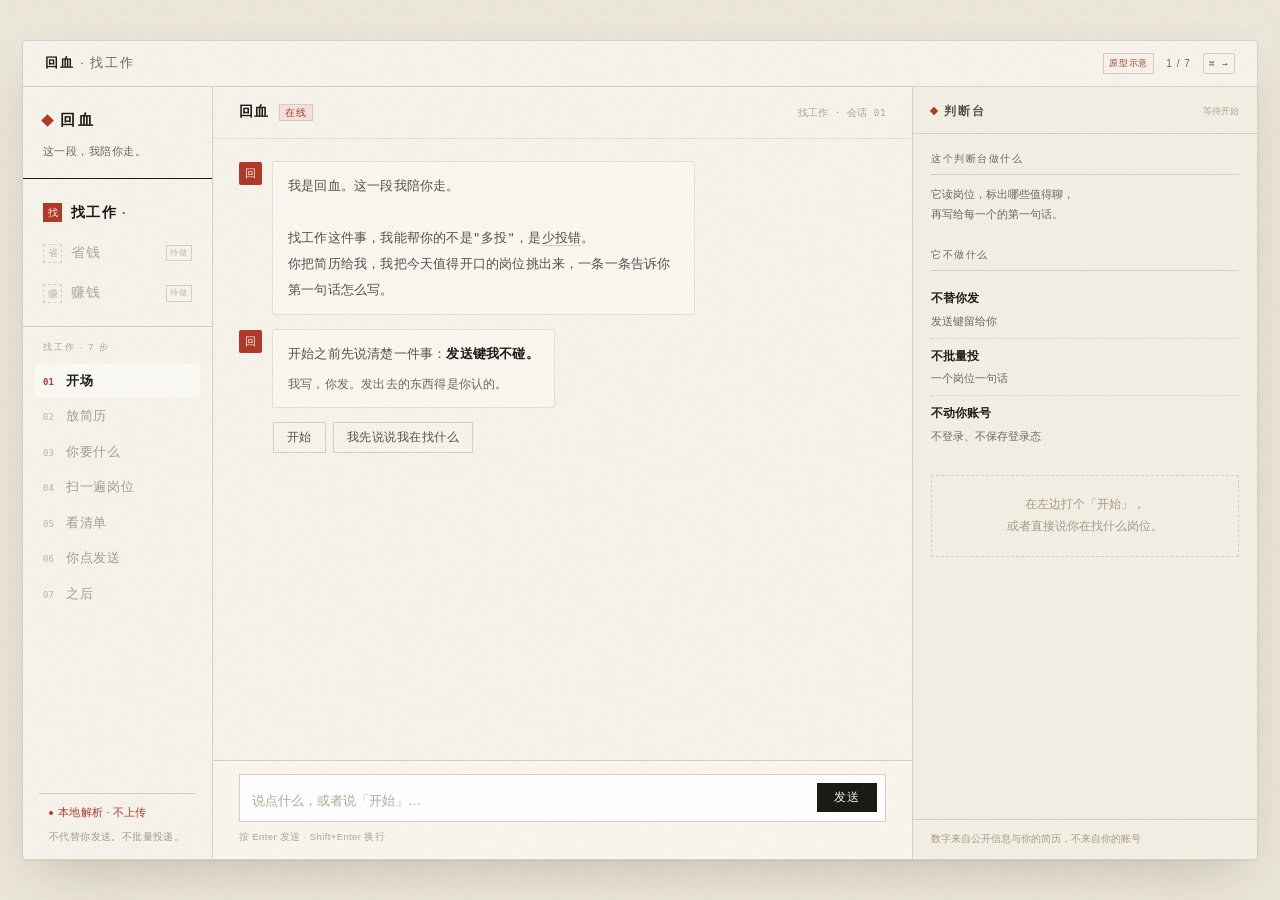
==== commit 308af6b0: "Fix resume card collapse and align three-pane layout A stale .log div{display:flex} rule from the ol" ====
--- a/index.html
+++ b/index.html
@@ -87,7 +87,7 @@
     color:#B5AFA3;padding-top:1px;
   }
   .steps li.done{color:var(--ink2)}
-  .steps li.done .n{color:var(--green)}
+  .steps li.done .n{color:var(--green);opacity:.75}
   .steps li.now{background:#fff;color:var(--ink);box-shadow:0 1px 2px rgba(30,25,18,.05);border:1px solid var(--line)}
   .steps li.now .n{color:var(--green);font-weight:600}
   .steps li.now:before{
@@ -240,12 +240,6 @@
     flex:1;overflow:hidden;font-family:var(--mono);font-size:11px;line-height:2.05;color:var(--ink3);
     mask-image:linear-gradient(#000 76%,transparent 100%);
   }
-  .log div{display:flex;gap:10px;animation:slide .25s ease both}
-  @keyframes slide{from{opacity:0;transform:translateX(-4px)}to{opacity:1;transform:none}}
-  .log .t{color:#C0B9AC;flex:none}
-  .log .m{color:var(--ink2)}
-  .log .m.skip{color:#A9A296}
-  .log .m.hit{color:var(--green)}
 
   .tally{display:flex;gap:26px;padding:14px 0;border-top:1px solid var(--line);margin-top:6px}
   .tally div{font-size:11px;color:var(--ink3)}
@@ -784,8 +778,6 @@
   .readbox{border-left:2px solid var(--brick)}
 
   /* ---- 日志与清单 ---- */
-  .log{border:1px solid var(--line);border-radius:0;background:var(--card)}
-  .log div{border-bottom:1px dotted var(--line2)}
   .job{border:1px solid var(--line);border-radius:0;background:transparent}
   
   .job.open{border-color:var(--ink)}
@@ -931,10 +923,10 @@
   .tab.soon .ti{border-style:dashed;color:#C2B9A6}
   .tab .tsoon{margin-left:auto;font-family:var(--sans);font-size:8px;letter-spacing:.1em;color:#C2B9A6;border:1px solid var(--line);padding:0 3px}
 
-  .subhead{font-family:var(--sans);font-size:9px;letter-spacing:.2em;color:#B0A794;padding:0 20px 8px}
+  .subhead{font-family:var(--sans);font-size:9px;letter-spacing:.2em;color:#B0A794;padding:0 20px 9px}
   .steps{list-style:none;padding:0 12px;flex:1}
-  .steps li{display:flex;gap:9px;align-items:flex-start;padding:7px 8px;font-size:12.5px;color:#A79E8B;letter-spacing:.05em;border-radius:2px;transition:.18s}
-  .steps li .n{font-family:var(--mono);font-size:9.5px;width:16px;flex:none;color:#BFB6A3;padding-top:1px}
+  .steps li{display:flex;gap:8px;align-items:baseline;padding:6px 8px;font-size:12.5px;color:#A79E8B;letter-spacing:.05em;border-radius:2px;transition:.18s}
+  .steps li .n{font-family:var(--mono);font-size:9px;width:15px;flex:none;color:#BFB6A3;letter-spacing:.02em}
   .steps li.done{color:var(--ink2)}
   .steps li.done .n{color:var(--green)}
   .steps li.now{color:var(--ink);font-weight:600;background:#FCFAF4}
@@ -946,25 +938,29 @@
   /* ---- 中：主对话 ---- */
   .talk{flex:1;min-width:0;display:flex;flex-direction:column;border-right:1px solid var(--line)}
   .talkhead{
-    flex:none;padding:16px 26px 12px;border-bottom:1px solid var(--line2);
-    display:flex;align-items:baseline;gap:10px;
-  }
-  .talkhead .who{font-size:14px;font-weight:600;letter-spacing:.08em}
-  .talkhead .st{font-family:var(--sans);font-size:10px;letter-spacing:.1em;color:var(--green)}
-  .talkhead .meta{margin-left:auto;font-family:var(--mono);font-size:9.5px;color:#B0A794}
+    flex:none;padding:0 26px;height:52px;
+    border-bottom:1px solid var(--line2);
+    display:flex;align-items:center;gap:9px;
+  }
+  .talkhead .who{font-size:13.5px;font-weight:600;letter-spacing:.1em}
+  .talkhead .st{font-family:var(--sans);font-size:9.5px;letter-spacing:.1em;color:var(--green);
+    border:1px solid var(--green-line);background:var(--green-soft);padding:0 5px;line-height:1.6}
+  .talkhead .meta{margin-left:auto;font-family:var(--mono);font-size:9.5px;color:#B0A794;letter-spacing:.04em}
 
   .log{flex:1;overflow-y:auto;padding:22px 26px 10px;scroll-behavior:smooth}
-  .turn{margin-bottom:16px;display:flex;gap:10px;align-items:flex-start}
+  .turn{margin-bottom:14px;display:flex;gap:10px;align-items:flex-start}
   .turn .ava{
-    width:24px;height:24px;flex:none;border-radius:2px;display:flex;align-items:center;justify-content:center;
-    font-size:10px;letter-spacing:0;
-  }
-  .turn.bot .ava{background:var(--brick);color:#FBF7EF}
+    width:23px;height:23px;flex:none;border-radius:2px;
+    display:flex;align-items:center;justify-content:center;
+    font-family:var(--sans);font-size:11px;line-height:1;
+    letter-spacing:0;margin-top:1px;
+  }
+  .turn.bot .ava{background:var(--brick);color:#FDF9F2;font-weight:500}
   .turn.me{flex-direction:row-reverse}
-  .turn.me .ava{background:transparent;border:1px solid var(--line);color:var(--ink3)}
+  .turn.me .ava{background:transparent;border:1px solid var(--line);color:var(--ink3);font-weight:500}
   .say{
-    max-width:min(58ch,86%);padding:10px 13px;font-size:13px;line-height:1.95;
-    border-radius:2px;letter-spacing:.01em;
+    max-width:min(54ch,84%);padding:11px 15px;font-size:13px;line-height:2;
+    border-radius:2px;letter-spacing:.015em;
   }
   .turn.bot .say{background:var(--card);border:1px solid var(--line2);color:var(--ink2)}
   .turn.me .say{background:#F0E9DA;border:1px solid var(--line);color:var(--ink)}
@@ -973,7 +969,7 @@
   .say .small{font-size:11.5px;color:var(--ink3);display:block;margin-top:6px}
 
   /* 对话里的选项 */
-  .opts{display:flex;flex-wrap:wrap;gap:7px;margin-left:34px;margin-bottom:18px}
+  .opts{display:flex;flex-wrap:wrap;gap:7px;margin:2px 0 18px 34px}
   .opt{
     font-family:var(--serif);font-size:12px;letter-spacing:.04em;
     padding:6px 13px;border:1px solid var(--line);background:transparent;
@@ -985,26 +981,26 @@
 
   /* 对话里的简历卡 / 岗位卡 */
   .cardline{
-    margin:0 0 16px 34px;border:1px solid var(--line);background:var(--card);
-    max-width:min(58ch,86%);
+    display:block;
+    margin:2px 0 16px 34px;border:1px solid var(--line);background:var(--card);
+    width:max-content;max-width:min(72%,460px);
   }
   .cardline .hd{
     padding:8px 12px;border-bottom:1px dotted var(--line);
-    font-size:11px;letter-spacing:.1em;color:var(--ink3);display:flex;align-items:center;gap:7px;
+    font-size:11px;letter-spacing:.06em;color:var(--ink3);display:flex;align-items:center;gap:6px;
+    white-space:nowrap;
   }
   .cardline .hd .ok{color:var(--green)}
-  .cardline .rows{padding:8px 12px}
-  .cardline .r{display:flex;gap:10px;font-size:12px;line-height:1.8;padding:2px 0}
-  .cardline .r .k{width:52px;flex:none;color:var(--ink3);font-size:11px}
-  .cardline .r .v{color:var(--ink2)}
+  .cardline .rows{display:block;padding:9px 12px}
+  .cardline .r{display:flex;gap:10px;font-size:12px;line-height:1.9;padding:1px 0;white-space:nowrap}
+  .cardline .r .k{width:34px;flex:none;color:var(--ink3);font-size:11px}
+  .cardline .r .v{color:var(--ink2);white-space:normal}
   .cardline .r .v b{color:var(--ink)}
 
-  .composer{
-    flex:none;border-top:1px solid var(--line);padding:12px 26px 14px;
-  }
+  .composer{flex:none;border-top:1px solid var(--line);padding:13px 26px 14px;background:#FAF7EE}
   .cbox{
     display:flex;gap:10px;align-items:flex-end;
-    border:1px solid var(--line);background:var(--card);padding:9px 12px;
+    border:1px solid var(--line);background:#fff;padding:8px 8px 8px 12px;
   }
   .cbox textarea{
     flex:1;border:0;background:transparent;resize:none;outline:none;
@@ -1014,12 +1010,12 @@
   .cbox textarea::placeholder{color:#B3AA97}
   .cbox .snd{
     font-family:var(--serif);font-size:12px;letter-spacing:.1em;
-    padding:5px 14px;border:1px solid var(--ink);background:var(--ink);color:var(--paper);
-    cursor:pointer;transition:.16s;flex:none;
+    padding:5px 16px;border:1px solid var(--ink);background:var(--ink);color:var(--paper);
+    cursor:pointer;transition:.16s;flex:none;margin-bottom:1px;
   }
   .cbox .snd:hover{background:#2C2A26}
   .cbox .snd:disabled{opacity:.35;cursor:not-allowed}
-  .underhint{font-size:10.5px;color:#A69C89;margin-top:7px;letter-spacing:.03em}
+  .underhint{font-family:var(--sans);font-size:9.5px;color:#B0A794;margin-top:6px;letter-spacing:.04em}
 
   /* ---- 右：判断台 ---- */
   .panel{
@@ -1029,18 +1025,20 @@
     flex:none;padding:14px 18px 11px;border-bottom:1px solid var(--line);
     display:flex;align-items:center;gap:8px;
   }
-  .phead .t{font-size:11.5px;letter-spacing:.16em;color:var(--ink2);font-weight:600}
+  .phead .t{font-size:11.5px;letter-spacing:.18em;color:var(--ink2);font-weight:600;
+    display:flex;align-items:center;gap:7px}
+  .phead .t:before{content:"";width:6px;height:6px;background:var(--brick);transform:rotate(45deg);flex:none}
   .phead .c{margin-left:auto;font-family:var(--mono);font-size:9px;color:#B0A794}
-  .pbody{flex:1;overflow-y:auto;padding:16px 18px}
+  .pbody{flex:1;overflow-y:auto;padding:16px 18px 26px;overscroll-behavior:contain}
 
   .pempty{
     border:1px dashed var(--line);padding:18px 14px;text-align:center;
     font-size:11.5px;line-height:1.9;color:#A69C89;
   }
-  .psec{margin-bottom:20px}
+  .psec{margin-bottom:22px}
   .psec .h{
-    font-size:10.5px;letter-spacing:.14em;color:var(--ink3);margin-bottom:9px;
-    padding-bottom:6px;border-bottom:1px solid var(--line);
+    font-family:var(--sans);font-size:9.5px;letter-spacing:.16em;color:var(--ink3);
+    margin-bottom:10px;padding-bottom:7px;border-bottom:1px solid var(--line);
   }
   .pbig{font-size:26px;font-weight:600;letter-spacing:.02em;line-height:1.2}
   .pbig small{font-size:11px;font-weight:400;color:var(--ink3);letter-spacing:.06em;margin-left:6px}
@@ -1429,7 +1427,7 @@
     `);
     bubble('bot', `读完了。四段经历里，最值钱的只有一条：<br>
       <b>你把销售和交付的线下流程拆成了 31 个节点，14 天压到 6 天。</b><br>
-      这一条有对象、有动作、有结果。<span class="small">其他的要么是职责描述，要么是"参与了"。</span>`);
+      有对象、有动作、有结果。<br><span class="small">其他的要么是职责描述，要么是「参与了」。</span>`);
     later(()=>{
       bubble('bot', `这句话后面每一次跟 HR 开口，都要用它。`);
       options(['好','为什么只有这一条'], pick=>{
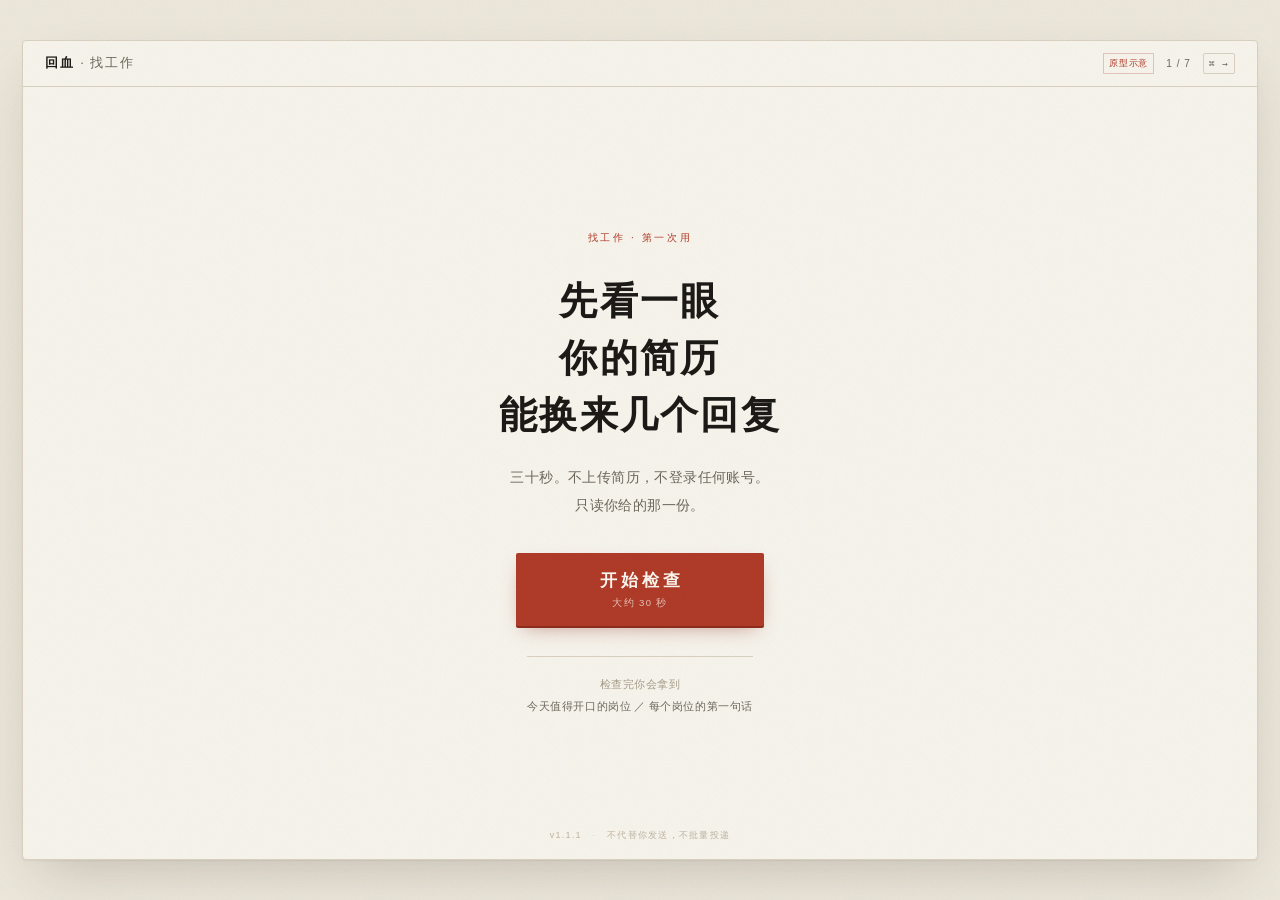
==== commit c053b1ca: "Add one-click landing that leads straight into the greeting Model the first run on desktop scanner U" ====
--- a/index.html
+++ b/index.html
@@ -959,14 +959,18 @@
   .turn.me{flex-direction:row-reverse}
   .turn.me .ava{background:transparent;border:1px solid var(--line);color:var(--ink3);font-weight:500}
   .say{
+    flex:0 1 auto;min-width:0;
     max-width:min(54ch,84%);padding:11px 15px;font-size:13px;line-height:2;
     border-radius:2px;letter-spacing:.015em;
+    overflow-wrap:break-word;word-break:normal;
   }
   .turn.bot .say{background:var(--card);border:1px solid var(--line2);color:var(--ink2)}
   .turn.me .say{background:#F0E9DA;border:1px solid var(--line);color:var(--ink)}
   .say b{color:var(--ink);font-weight:600}
   .say .kw{border-bottom:1.5px solid #E8CDC3}
   .say .small{font-size:11.5px;color:var(--ink3);display:block;margin-top:6px}
+  /* 气泡：按内容撑开，但始终占住一行宽度，避免塌成竖排 */
+  .say{flex:1 1 auto;width:auto}
 
   /* 对话里的选项 */
   .opts{display:flex;flex-wrap:wrap;gap:7px;margin:2px 0 18px 34px}
@@ -1102,6 +1106,113 @@
   }
   .stamp:after{content:"";position:absolute;inset:4px;border:1px solid var(--brick);opacity:.45}
 
+
+  /* ============ 落地页：一屏一个按钮 ============ */
+  .landing{
+    flex:1;display:flex;flex-direction:column;align-items:center;justify-content:center;
+    padding:0 40px;position:relative;text-align:center;
+  }
+  .ld-inner{max-width:520px;display:flex;flex-direction:column;align-items:center}
+  .ld-eyebrow{
+    font-family:var(--sans);font-size:10px;letter-spacing:.26em;color:var(--brick);
+    margin-bottom:26px;
+  }
+  .ld-h1{
+    font-family:var(--serif);font-size:38px;line-height:1.5;font-weight:600;
+    letter-spacing:.06em;margin:0 0 20px;color:var(--ink);
+  }
+  .ld-sub{
+    font-family:var(--serif);font-size:13.5px;line-height:2.05;color:var(--ink3);
+    letter-spacing:.03em;margin-bottom:34px;
+  }
+
+  /* 唯一的大按钮 */
+  .ld-btn{
+    display:flex;flex-direction:column;align-items:center;gap:5px;
+    min-width:248px;padding:16px 40px;cursor:pointer;
+    background:var(--brick);color:#FBF7EF;border:0;border-radius:2px;
+    font-family:var(--serif);
+    box-shadow:0 2px 0 #8E2C1E, 0 8px 20px -8px rgba(140,44,30,.5);
+    transition:transform .14s ease, box-shadow .14s ease, background .14s;
+  }
+  .ld-btn:hover{background:#A33325;transform:translateY(-1px);
+    box-shadow:0 3px 0 #8E2C1E, 0 10px 24px -8px rgba(140,44,30,.55)}
+  .ld-btn:active{transform:translateY(1px);box-shadow:0 1px 0 #8E2C1E}
+  .ld-btn-t{font-size:17px;letter-spacing:.22em;font-weight:600;text-indent:.22em}
+  .ld-btn-s{font-family:var(--sans);font-size:9.5px;letter-spacing:.14em;opacity:.72}
+
+  .ld-note{
+    margin-top:30px;padding-top:18px;border-top:1px solid var(--line);
+    font-size:10.5px;line-height:1.9;color:#A69C89;letter-spacing:.05em;
+  }
+  .ld-note .ld-items{display:block;color:var(--ink3);margin-top:2px}
+
+  .ld-foot{
+    position:absolute;left:0;right:0;bottom:16px;
+    font-family:var(--sans);font-size:9px;letter-spacing:.14em;color:#BEB5A2;
+  }
+  .ld-foot .sep{margin:0 7px;opacity:.5}
+
+  .shell.is-hidden{display:none}
+  .landing.is-hidden{display:none}
+
+  /* 扫描态 */
+  .scan{flex:1;display:flex;flex-direction:column;align-items:center;justify-content:center;padding:0 40px}
+  .scan-ring{
+    width:88px;height:88px;border-radius:50%;border:1.5px solid var(--line);
+    border-top-color:var(--brick);animation:spin 1s linear infinite;margin-bottom:26px;
+  }
+  @keyframes spin{to{transform:rotate(360deg)}}
+  .scan-t{font-family:var(--serif);font-size:15px;letter-spacing:.1em;margin-bottom:8px}
+  .scan-step{font-family:var(--sans);font-size:10.5px;letter-spacing:.1em;color:var(--ink3);height:16px}
+  .scan-bar{width:280px;height:2px;background:var(--line2);margin-top:24px;overflow:hidden}
+  .scan-bar i{display:block;height:100%;width:0;background:var(--brick);transition:width .3s ease}
+
+
+  /* 扫描：逐行点亮 */
+  .scan-hd{display:flex;align-items:baseline;gap:4px;margin-bottom:18px}
+  .scan-n{font-family:var(--serif);font-size:40px;font-weight:600;line-height:1;color:var(--brick)}
+  .scan-of{font-family:var(--mono);font-size:12px;color:#B0A794}
+  .scan-t{font-family:var(--serif);font-size:15px;letter-spacing:.14em;margin-bottom:22px;color:var(--ink2)}
+  .scan-list{list-style:none;width:340px;text-align:left;margin:0 0 6px}
+  .scan-row{
+    display:flex;gap:9px;align-items:baseline;padding:6px 0;
+    font-size:12px;line-height:1.7;color:#A69C89;
+    opacity:0;transform:translateY(-3px);transition:.3s ease;
+  }
+  .scan-row.show{opacity:1;transform:none}
+  .scan-row.on{color:var(--ink2)}
+  .scan-row .tick{
+    font-family:var(--mono);font-size:10px;color:#C2B9A6;width:12px;flex:none;
+  }
+  .scan-row.on .tick{color:var(--brick)}
+  .scan-bar{width:340px;height:2px;background:var(--line2);margin-top:18px;overflow:hidden}
+  .scan-bar i{display:block;height:100%;width:0;background:var(--brick);transition:width .4s ease}
+  .scan-foot{font-family:var(--sans);font-size:9.5px;letter-spacing:.12em;color:#BEB5A2;margin-top:16px}
+
+
+  .undo{
+    width:100%;margin-top:9px;padding:7px 12px;
+    font-family:var(--serif);font-size:11.5px;letter-spacing:.06em;
+    background:transparent;border:1px solid var(--brick-line);color:var(--brick);
+    cursor:pointer;transition:.16s;
+  }
+  .undo:hover{background:var(--brick-soft)}
+
+
+  /* 岗位卡可下钻 */
+  .pjob .why-toggle{
+    padding:0 10px 8px 27px;font-size:9.5px;letter-spacing:.06em;color:#B0A794;
+    cursor:pointer;
+  }
+  .pjob .why-toggle:hover{color:var(--brick)}
+  .pjob .why-body{display:none;padding:2px 10px 9px 27px;border-top:1px dotted var(--line);margin-top:2px}
+  .pjob .why-body.open{display:block}
+  .pjob .wr{display:flex;gap:6px;font-size:10.5px;line-height:1.7;color:var(--ink3);padding:1px 0}
+  .pjob .wr .ok{color:var(--green);flex:none}
+  .pjob .wr .warn{color:var(--amber);flex:none}
+  .pjob .wr-src{font-size:9px;color:#BEB5A2;margin-top:6px;line-height:1.6;letter-spacing:.02em}
+
   @media (max-width:1100px){
     .panel{width:300px}
     .rail{width:168px}
@@ -1121,7 +1232,31 @@
     </span>
   </div>
 
-  <div class="shell">
+  <!-- ========== 落地：一屏一个按钮 ========== -->
+  <div class="landing" id="landing">
+    <div class="ld-inner">
+      <div class="ld-eyebrow">找工作 · 第一次用</div>
+      <h1 class="ld-h1">先看一眼<br>你的简历<br>能换来几个回复</h1>
+      <p class="ld-sub">三十秒。不上传简历，不登录任何账号。<br>只读你给的那一份。</p>
+
+      <button class="ld-btn" id="ldStart">
+        <span class="ld-btn-t">开始检查</span>
+        <span class="ld-btn-s">大约 30 秒</span>
+      </button>
+
+      <div class="ld-note">
+        <span>检查完你会拿到</span>
+        <span class="ld-items">今天值得开口的岗位 ／ 每个岗位的第一句话</span>
+      </div>
+    </div>
+    <div class="ld-foot">
+      <span>v1.1.1</span>
+      <span class="sep">·</span>
+      <span>不代替你发送，不批量投递</span>
+    </div>
+  </div>
+
+  <div class="shell is-hidden">
 
     <!-- ========== 左：导航 ========== -->
     <aside class="rail">
@@ -1292,6 +1427,70 @@
    ],
    src:'企查查 · 2026-11-18'}
 ];
+
+
+/* ================= 落地 → 扫描 → 对话 ================= */
+const landing = $('#landing');
+const shell   = $('.shell');
+
+$('#ldStart').onclick = runCheck;
+
+/* 扫描：每一步都显示真实在做什么，不做假进度 */
+const SCAN_STEPS = [
+  '读简历 · 陈默_B端产品_2026.pdf',
+  '找出带数字的成果',
+  '扫今天在招的岗位 · 47 个',
+  '对上你的条件，砍掉 38 个',
+  '写第一句话 · 9 个岗位'
+];
+
+function runCheck(){
+  landing.innerHTML = `
+    <div class="scan">
+      <div class="scan-hd">
+        <span class="scan-n" id="scanN">0</span>
+        <span class="scan-of">/ 5</span>
+      </div>
+      <div class="scan-t">正在检查</div>
+      <ul class="scan-list" id="scanList"></ul>
+      <div class="scan-bar"><i id="scanBar"></i></div>
+      <div class="scan-foot">不上传简历 · 不登录任何账号</div>
+    </div>`;
+
+  const bar = $('#scanBar'), list = $('#scanList'), num = $('#scanN');
+  let i = 0;
+
+  const addRow = (text, done)=>{
+    const li = document.createElement('li');
+    li.className = 'scan-row' + (done ? ' on' : '');
+    li.innerHTML = `<span class="tick">${done?'✓':'·'}</span><span>${text}</span>`;
+    list.appendChild(li);
+    requestAnimationFrame(()=>li.classList.add('show'));
+  };
+
+  addRow(SCAN_STEPS[0], false);
+
+  const tick = setInterval(()=>{
+    // 当前行打勾
+    const cur = list.lastElementChild;
+    if(cur){ cur.classList.add('on'); cur.querySelector('.tick').textContent = '✓'; }
+    i++;
+    num.textContent = i;
+    bar.style.width = (i/SCAN_STEPS.length*100) + '%';
+    if(i < SCAN_STEPS.length){
+      addRow(SCAN_STEPS[i], false);
+    } else {
+      clearInterval(tick);
+      setTimeout(finishCheck, 520);
+    }
+  }, 680);
+}
+
+function finishCheck(){
+  landing.classList.add('is-hidden');
+  shell.classList.remove('is-hidden');
+  boot(true);
+}
 
 /* ================= 状态 ================= */
 const S = {
@@ -1374,37 +1573,69 @@
 };
 
 /* --- 第 1 步：开场 --- */
-function boot(){
+function boot(fromCheck){
   setStep(0);
-  panel('等待开始', `
-    <div class="psec">
-      <div class="h">这个判断台做什么</div>
-      <div class="psub">它读岗位，标出哪些值得聊，<br>再写给每一个的第一句话。</div>
-    </div>
-    <div class="psec">
-      <div class="h">它不做什么</div>
-      <div class="plist" style="list-style:none">
-        <li style="border-bottom:1px dotted var(--line);padding:7px 0"><b>不替你发</b><span>发送键留给你</span></li>
-        <li style="border-bottom:1px dotted var(--line);padding:7px 0"><b>不批量投</b><span>一个岗位一句话</span></li>
-        <li style="padding:7px 0"><b>不动你账号</b><span>不登录、不保存登录态</span></li>
+  S.resume = RESUME;      // 体检已经读过简历
+
+  if(fromCheck){
+    /* ---- 体检结果：先说结论，再给下一步。不报"风险数"，不制造焦虑 ---- */
+    setStep(1);
+    bubble('bot', `读完了。<span class="small">陈默_B端产品_2026.pdf · 128 KB · 在你机器上读的，没上传</span>`);
+
+    card(`
+      <div class="hd"><span class="ok">✓</span> 读到的 <span style="margin-left:auto;font-family:var(--mono);font-size:9px">4 段经历</span></div>
+      <div class="rows">
+        ${RESUME.rows.map(([k,v])=>`<div class="r"><span class="k">${k}</span><span class="v">${v}</span></div>`).join('')}
       </div>
-    </div>
-    <div class="pempty">在左边打个「开始」，<br>或者直接说你在找什么岗位。</div>
-  `);
+    `);
+
+    later(()=>{
+      bubble('bot', `四段里只有一条能直接用：<br>
+        <b>你把销售和交付的线下流程拆成 31 个节点，14 天压到 6 天。</b><br>
+        有对象、有动作、有结果。`);
+      later(()=>{
+        bubble('bot', `另外两条是职责描述，改一下就能用。<span class="small">"负责 B 端产品规划"这种，我追问不下去，HR 也追问不下去。</span>`);
+        later(()=>{
+          bubble('bot', `简历的问题先记着，不影响往下走。<br><b>今天在招的 47 个岗位，我看完了。</b>`);
+          panel('检查完成', `
+            <div class="psec">
+              <div class="h">今天的结果</div>
+              <div class="pbig">9<small>个值得开口</small></div>
+              <div class="psub">47 个在招的岗位里挑出来的。<br>每个都写了为什么，可以点开看。</div>
+            </div>
+            <div class="psec">
+              <div class="h">另外 38 个为什么没选</div>
+              <div class="plist" style="list-style:none">
+                <li style="border-bottom:1px dotted var(--line);padding:8px 0"><b>薪资低于 18k</b><span>14 个 · 聊到最后也会卡在这</span></li>
+                <li style="border-bottom:1px dotted var(--line);padding:8px 0"><b>通勤超 60 分钟</b><span>11 个 · 你自己设的线</span></li>
+                <li style="border-bottom:1px dotted var(--line);padding:8px 0"><b>招聘方 14 天没上线</b><span>9 个 · 发了也不会有人看</span></li>
+                <li style="padding:8px 0"><b>方向不符或信息太少</b><span>4 个</span></li>
+              </div>
+            </div>
+            <div class="psec">
+              <div class="h">下一步</div>
+              <div class="psub">看第 1 个。话我已经写好了，<br>你觉得像你说的话，就拿去发。</div>
+            </div>
+          `);
+          later(()=>{
+            options(['看看那 9 个'], pick=>{
+              bubble('me', pick);
+              showList();
+            });
+          }, 520);
+        }, 800);
+      }, 860);
+    }, 680);
+    return;
+  }
+
+  /* ---- 直接进来（没有走体检）：保留原来的开场 ---- */
   bubble('bot',
     `我是回血。这一段我陪你走。<br><br>
-     找工作这件事，我能帮你的不是"多投"，是<span class="kw">少投错</span>。<br>
-     你把简历给我，我把今天值得开口的岗位挑出来，一条一条告诉你第一句话怎么写。`);
+     找工作这件事，我能帮你的不是"多投"，是<span class="kw">少投错</span>。`);
   later(()=>{
-    bubble('bot', `开始之前先说清楚一件事：<b>发送键我不碰。</b><span class="small">我写，你发。发出去的东西得是你认的。</span>`);
-    options(['开始','我先说说我在找什么'], pick=>{
-      bubble('me', pick);
-      if(pick==='开始') later(askResume, 360);
-      else {
-        bubble('bot','行，你说。想找什么方向、什么城市、什么价位，讲多讲少都行。');
-      }
-    });
-  }, 520);
+    options(['开始'], ()=>{ bubble('me','开始'); later(askResume,360); });
+  }, 420);
 }
 
 /* --- 第 2 步：放简历 --- */
@@ -1511,14 +1742,31 @@
 /* --- 第 5 步：清单 --- */
 function showList(){
   setStep(4);
-  bubble('bot', `按"最可能回你"排，不是按薪资排。<br>第一名 86 分，第九名 52 分。<span class="small">分越高，越值得先开口。</span>`);
-  renderJobPanel(-1);
+  bubble('bot', `按「最可能回你」排，不按薪资排。<br>第一名 86 分，第九名 52 分。`);
+  renderJobPanel(0);
   later(()=>{
-    options(jobs.slice(0,3).map(j=>`${j.rank} ${j.title}`), pick=>{
-      bubble('me', pick);
-      const idx = jobs.slice(0,3).findIndex(j=>pick.startsWith(j.rank));
-      if(idx>=0) chooseJob(idx);
-    });
+    const j = jobs[0];
+    bubble('bot', `第 1 个：<b>${j.title} · ${j.co}</b>　${j.pay}<br>${j.hook}。`);
+    later(()=>{
+      card(`
+        <div class="hd"><span class="ok">✓</span> 第一句话 · ${j.msg.length} 字</div>
+        <div class="rows"><div class="r" style="padding:4px 0"><span class="v" style="line-height:2">${j.msg}</span></div></div>
+      `);
+      setStep(5);
+      later(()=>{
+        options(['填进对话框','换一个岗位'], pick=>{
+          bubble('me', pick);
+          if(pick==='填进对话框'){
+            $('#ta').value = j.msg; $('#ta').focus(); autoGrow();
+            setStep(6);
+            bubble('bot', `填好了，光标在末尾。<b>发送键在你手上。</b><span class="small">念一遍，不像你说的就删掉。</span>`);
+            afterSendPrompt();
+          } else {
+            bubble('bot', `右边挑。点岗位卡，或者点「这个分怎么来的」看依据。`);
+          }
+        });
+      }, 560);
+    }, 900);
   }, 700);
 }
 
@@ -1534,12 +1782,29 @@
             <span class="sc">${j.score}</span>
           </div>
           <div class="hk"><i>钩子</i>${j.hook}</div>
+          <!-- 可下钻：分数由哪几条构成，全部摊开 -->
+          <div class="why-toggle" data-why="${i}">这个分怎么来的 ›</div>
+          <div class="why-body" id="why-${i}">
+            ${j.why.map(([t,k])=>`<div class="wr"><span class="${k==='ok'?'ok':'warn'}">${k==='ok'?'✓':'!'}</span>${t}</div>`).join('')}
+            <div class="wr-src">${j.src}</div>
+          </div>
         </div>
       `).join('')}
     </div>
   `);
   $$('.pjob').forEach(el=>{
-    el.onclick = ()=>chooseJob(+el.dataset.i);
+    el.onclick = e=>{
+      if(e.target.closest('.why-toggle')) return;
+      chooseJob(+el.dataset.i);
+    };
+  });
+  $$('.why-toggle').forEach(el=>{
+    el.onclick = e=>{
+      e.stopPropagation();
+      const body = $('#why-'+el.dataset.why);
+      const open = body.classList.toggle('open');
+      el.textContent = open ? '收起 ‹' : '这个分怎么来的 ›';
+    };
   });
 }
 
@@ -1548,10 +1813,28 @@
   const j = jobs[i];
   setStep(5);
   renderJobPanel(i);
-  bubble('bot', `第 ${j.rank} 名，${j.co}。<br>右边写了为什么值得聊，和第一句话。`);
+  bubble('bot', `<b>${j.title} · ${j.co}</b>　${j.pay}<br>${j.hook}。`);
   later(()=>{
     showMsg(i);
-  }, 600);
+    card(`
+      <div class="hd"><span class="ok">✓</span> 给这个岗的第一句话 · ${j.msg.length} 字</div>
+      <div class="rows"><div class="r" style="padding:4px 0"><span class="v" style="line-height:2">${j.msg}</span></div></div>
+    `);
+    later(()=>{
+      bubble('bot', `这句只对这一个岗有用。<span class="small">同一段复制给别的岗，等于没写。</span>`);
+      options(['填进对话框','这句再短点'], pick=>{
+        bubble('me', pick);
+        if(pick==='填进对话框'){
+          $('#ta').value = j.msg; $('#ta').focus(); autoGrow();
+          setStep(6);
+          bubble('bot', `填好了，光标在末尾。<b>发送键在你手上。</b><span class="small">念一遍，不像你说的就删掉。</span>`);
+          afterSendPrompt();
+        } else {
+          bubble('bot', `再短就砍掉中间那句解释，只留<b>数字 + 一个问题</b>。`);
+        }
+      });
+    }, 620);
+  }, 540);
 }
 
 function showMsg(i){
@@ -1574,20 +1857,6 @@
       </div>
     </div>
   `);
-  bubble('bot', `话在右边。想改就改，或者直接说"发给我"，我填进对话框。`);
-  options(['填进对话框','这句再短点'], pick=>{
-    bubble('me', pick);
-    if(pick==='填进对话框'){
-      $('#ta').value = j.msg;
-      $('#ta').focus();
-      autoGrow();
-      bubble('bot', `填好了，光标在末尾。<b>发送键在你手上。</b><span class="small">念一遍，不像你说的就删掉。</span>`);
-      setStep(6);
-      afterSendPrompt();
-    } else {
-      bubble('bot', `再短一点的话，砍掉中间那句解释，只留<b>数字 + 一个问题</b>。右边我改一版。`);
-    }
-  });
 }
 
 function afterSendPrompt(){
@@ -1610,9 +1879,55 @@
           <li><b>被拒的会攒成复盘</b><span>同一类连拒三次，问题多半不在能力上</span></li>
         </ul>
       </div>
+      <div class="psec">
+        <div class="h">万一发错了</div>
+        <div class="psub">这句话随时在这个位置。<br>点一下就能拿回原文，重新改。</div>
+        <button class="undo" id="undoBtn">← 撤回这句，重新写</button>
+      </div>
       <div class="stamp">慢慢来<br>我陪着</div>
     `);
+    $('#undoBtn').onclick = undo;
   }, 800);
+}
+
+/* 撤销：把话术从输入框拿回，退回选岗位那一步 */
+function undo(){
+  const j = jobs[S.pickedJob ?? 0];
+  $('#ta').value = '';
+  autoGrow();
+  setStep(5);
+  bubble('bot', `撤回了。<br>这句话还在右边，改完再填一次。`);
+  chooseJobPanelOnly(S.pickedJob ?? 0);
+}
+
+function chooseJobPanelOnly(i){
+  const j = jobs[i];
+  renderJobPanel(i);
+  panel('写第一句', `
+    <div class="psec">
+      <div class="h">${j.title} · ${j.co}</div>
+      <div class="psub" style="margin-bottom:10px">${j.pay} · ${j.city}</div>
+      ${j.why.map(([t,k])=>`<div style="font-size:11px;line-height:1.8;color:${k==='ok'?'var(--ink2)':'var(--ink3)'};padding:2px 0">
+        <span style="color:${k==='ok'?'var(--green)':'#B0A794'};margin-right:5px">${k==='ok'?'✓':'!'}</span>${t}</div>`).join('')}
+    </div>
+    <div class="psec">
+      <div class="h">建议的第一句话 · ${j.msg.length} 字</div>
+      <div class="pmsg">${j.msg}<div class="ch">${j.msg.length} 字 · 一屏内看得完</div></div>
+      <button class="undo" id="refillBtn" style="margin-top:10px">重新填进对话框 →</button>
+    </div>
+    <div class="psec">
+      <div class="h">为什么这样写更容易被回</div>
+      <div class="pwhy">
+        ${j.whyReply.map((t,k)=>`<div class="w"><span class="wn">${k+1}</span><div>${t}</div></div>`).join('')}
+      </div>
+    </div>
+  `);
+  $('#refillBtn').onclick = ()=>{
+    $('#ta').value = j.msg; $('#ta').focus(); autoGrow();
+    setStep(6);
+    bubble('bot', `又填回去了。<b>发送键还在你手上。</b>`);
+    afterSendPrompt();
+  };
 }
 
 /* ================= 输入框 ================= */
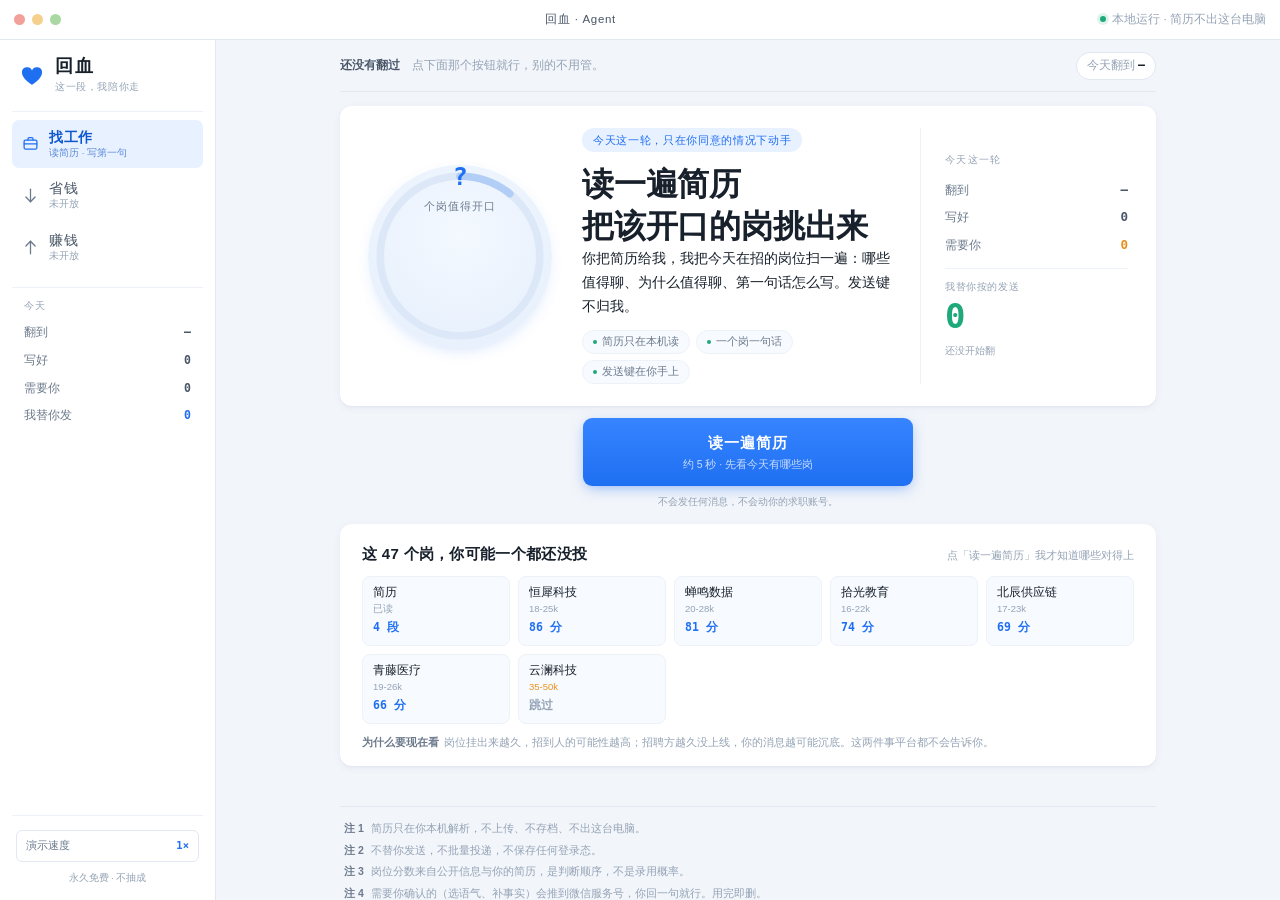
==== commit e9457a89: "Rebuild onboarding in the huixue save-tab shell Same interaction model as the 省钱 tab: one big button" ====
--- a/index.html
+++ b/index.html
@@ -1,1987 +1,211 @@
-<!DOCTYPE html>
+<!doctype html>
 <html lang="zh-CN">
 <head>
-<meta charset="utf-8">
-<meta name="viewport" content="width=device-width, initial-scale=1">
-<title>回血 · 找工作</title>
-<style>
-  :root{
-    --paper:#F8F7F4; --card:#FFFFFF; --ink:#171614; --ink2:#57534C; --ink3:#8B857B;
-    --line:#E6E2DA; --line2:#F0EDE7;
-    --green:#2C5D4E; --green-soft:#E9F0EC; --green-line:#C9DBD2;
-    --amber:#8A6420; --amber-soft:#F7F0E1; --amber-line:#E5D5B4;
-    --brick:#8A3A31; --brick-soft:#F7E8E5; --brick-line:#E8CCC6;
-    --serif:"Songti SC","Noto Serif SC","Source Han Serif SC",Georgia,serif;
-    --sans:-apple-system,BlinkMacSystemFont,"PingFang SC","Hiragino Sans GB","Microsoft YaHei",sans-serif;
-    --mono:"SF Mono",ui-monospace,SFMono-Regular,Menlo,monospace;
-  }
-  *{box-sizing:border-box;margin:0;padding:0}
-  html,body{height:100%}
-  body{
-    background:#EDEAE3;
-    font-family:var(--sans);
-    color:var(--ink);
-    display:flex;align-items:center;justify-content:center;
-    -webkit-font-smoothing:antialiased;
-    padding:24px;
-  }
-
-  /* ---------- window ---------- */
-  .win{
-    width:min(1180px,97vw); height:min(780px,94vh);
-    background:var(--paper);
-    border-radius:14px;
-    box-shadow:0 1px 2px rgba(30,25,18,.06),0 18px 50px -12px rgba(30,25,18,.22);
-    display:flex;flex-direction:column;overflow:hidden;
-    border:1px solid #DCD7CD;
-  }
-  .chrome{
-    height:44px;flex:none;display:flex;align-items:center;gap:8px;
-    padding:0 16px;border-bottom:1px solid var(--line);
-    background:linear-gradient(#FCFBF9,#F8F7F4);
-  }
-  .dot{width:12px;height:12px;border-radius:50%;flex:none}
-  .dot.r{background:#ED6A5E}.dot.y{background:#F4BF4F}.dot.g{background:#61C554}
-  .chrome .title{
-    margin-left:14px;font-size:12px;color:var(--ink3);letter-spacing:.02em;
-  }
-  .chrome .title b{color:var(--ink2);font-weight:500}
-  .chrome .right{margin-left:auto;display:flex;gap:14px;align-items:center;font-size:11px;color:var(--ink3)}
-  .proto-badge{
-    font-size:9.5px;color:#9A7B3F;background:#F7F0E1;border:1px solid #E5D5B4;
-    border-radius:3px;padding:1.5px 6px;letter-spacing:.04em;
-  }
-  .chrome .right .kbd{
-    font-family:var(--mono);font-size:10px;border:1px solid var(--line);
-    border-radius:4px;padding:2px 5px;background:#fff;color:var(--ink3);
-  }
-
-  .body{flex:1;display:flex;min-height:0;position:relative;z-index:4}
-
-  /* ---------- rail ---------- */
-  .rail{
-    width:212px;flex:none;border-right:1px solid var(--line);
-    display:flex;flex-direction:column;padding:26px 0 18px;background:#FAF9F6;
-  }
-  .brand{padding:0 24px 22px;}
-  .brand .mark{
-    display:flex;align-items:center;gap:8px;font-size:13px;font-weight:600;letter-spacing:.01em;
-  }
-  .brand .mark i{
-    width:16px;height:16px;border-radius:4px;background:var(--ink);
-    display:inline-block;position:relative;flex:none;
-  }
-  .brand .mark i:after{
-    content:"";position:absolute;left:4px;top:7px;width:8px;height:2px;background:#F8F7F4;
-  }
-  .brand .sub{margin-top:7px;font-size:11.5px;color:var(--ink3);line-height:1.5}
-
-  .steps{list-style:none;padding:0 12px;flex:1}
-  .steps li{
-    display:flex;gap:10px;align-items:flex-start;
-    padding:9px 12px;border-radius:7px;font-size:12.5px;color:var(--ink3);
-    position:relative;cursor:default;
-  }
-  .steps li .n{
-    font-family:var(--mono);font-size:10px;width:16px;flex:none;
-    color:#B5AFA3;padding-top:1px;
-  }
-  .steps li.done{color:var(--ink2)}
-  .steps li.done .n{color:var(--green);opacity:.75}
-  .steps li.now{background:#fff;color:var(--ink);box-shadow:0 1px 2px rgba(30,25,18,.05);border:1px solid var(--line)}
-  .steps li.now .n{color:var(--green);font-weight:600}
-  .steps li.now:before{
-    content:"";position:absolute;left:-12px;top:11px;bottom:11px;width:2px;
-    background:var(--green);border-radius:2px;
-  }
-
-  .rail-foot{
-    margin:0 18px;padding:12px 10px 0;border-top:1px solid var(--line);
-    font-size:10.5px;line-height:1.65;color:#A19A8D;
-  }
-  .rail-foot .badge{
-    display:inline-flex;align-items:center;gap:5px;margin-bottom:7px;
-    color:var(--green);font-size:10.5px;
-  }
-  .rail-foot .badge s{width:5px;height:5px;border-radius:50%;background:var(--green);display:inline-block}
-
-  /* ---------- content ---------- */
-  .main{flex:1;min-width:0;position:relative;overflow:hidden}
-  .screen{
-    position:absolute;inset:0;padding:38px 44px 30px;
-    display:none;flex-direction:column;overflow-y:auto;
-  }
-  .screen.is-active{display:flex;animation:fade .32s ease both}
-  @keyframes fade{from{opacity:0;transform:translateY(6px)}to{opacity:1;transform:none}}
-
-  .eyebrow{
-    font-family:var(--mono);font-size:10px;letter-spacing:.14em;text-transform:uppercase;
-    color:var(--ink3);margin-bottom:14px;
-  }
-  h1{
-    font-family:var(--serif);font-size:30px;line-height:1.42;font-weight:600;
-    letter-spacing:.005em;margin-bottom:14px;
-  }
-  h1 em{font-style:normal;color:var(--green)}
-  .lede{font-size:13.5px;line-height:1.85;color:var(--ink2);max-width:56ch}
-  .lede b{font-weight:600;color:var(--ink)}
-
-  .spacer{flex:1}
-  .footbar{
-    display:flex;align-items:center;gap:14px;padding-top:22px;margin-top:22px;
-    border-top:1px solid var(--line);flex:none;
-  }
-  .footbar .hint{font-size:11.5px;color:var(--ink3)}
-  .footbar .grow{flex:1}
-
-  .btn{
-    font-family:var(--sans);font-size:12.5px;font-weight:500;
-    padding:9px 18px;border-radius:8px;border:1px solid var(--line);
-    background:#fff;color:var(--ink);cursor:pointer;transition:.15s;
-    display:inline-flex;align-items:center;gap:7px;white-space:nowrap;
-  }
-  .btn:hover{border-color:#CFC9BE;background:#FDFCFA}
-  .btn.primary{background:var(--ink);color:#FAF9F6;border-color:var(--ink)}
-  .btn.primary:hover{background:#2C2A26}
-  .btn.ghost{background:transparent;border-color:transparent;color:var(--ink3)}
-  .btn.ghost:hover{color:var(--ink)}
-  .btn:disabled{opacity:.4;cursor:not-allowed}
-  .btn .arrow{font-size:14px;line-height:1}
-
-  /* ---------- step 1 ---------- */
-  .hurt{
-    margin-top:auto;padding-top:26px;display:grid;grid-template-columns:repeat(3,1fr);gap:0;
-    border-top:1px solid var(--line);margin-top:34px;
-  }
-  .hurt div{padding-right:20px;border-right:1px solid var(--line2)}
-  .hurt div:last-child{border:0}
-  .hurt .q{font-size:11px;color:var(--ink3);margin-bottom:6px}
-  .hurt .a{font-family:var(--serif);font-size:14px;line-height:1.55;color:var(--ink)}
-  .hurt div + div{padding-left:20px}
-  .hurt .muted{opacity:.62}
-  .hurt .muted .a b{font-weight:600}
-
-  /* ---------- step 2 resume ---------- */
-  .cols{display:grid;grid-template-columns:1fr 296px;gap:32px;align-items:start}
-  .drop{
-    border:1px dashed #D3CDC1;border-radius:10px;background:#FCFBF8;
-    padding:38px 24px;text-align:center;cursor:pointer;transition:.18s;
-  }
-  .drop:hover{border-color:#B9B1A2;background:#fff}
-  .drop .ico{
-    width:34px;height:42px;border:1.5px solid #C9C2B5;border-radius:3px;margin:0 auto 12px;
-    position:relative;background:#fff;
-  }
-  .drop .ico:after{
-    content:"PDF";position:absolute;left:0;right:0;bottom:6px;text-align:center;
-    font-family:var(--mono);font-size:7px;color:#B5AFA3;letter-spacing:.08em;
-  }
-  .drop .t{font-size:13px;color:var(--ink);margin-bottom:5px}
-  .drop .s{font-size:11.5px;color:var(--ink3)}
-
-  .parsed{margin-top:20px;border:1px solid var(--line);border-radius:10px;background:#fff}
-  .parsed .hd{
-    padding:12px 16px;border-bottom:1px solid var(--line2);display:flex;align-items:center;gap:8px;
-    font-size:11.5px;color:var(--ink2);
-  }
-  .parsed .hd .ok{color:var(--green);font-size:12px}
-  .parsed .hd .name{font-weight:600;color:var(--ink);font-size:12px}
-  .parsed .hd .meta{margin-left:auto;font-family:var(--mono);font-size:10px;color:var(--ink3)}
-  .parsed .rows{padding:6px 0}
-  .prow{display:flex;gap:12px;padding:7px 16px;font-size:12px;line-height:1.6}
-  .prow .k{width:60px;flex:none;color:var(--ink3);font-size:11px}
-  .prow .v{color:var(--ink2)}
-  .prow .v b{color:var(--ink);font-weight:500}
-
-  .readbox{border-left:2px solid var(--green-line);padding:2px 0 2px 16px}
-  .readbox .h{font-size:11px;letter-spacing:.04em;color:var(--ink3);margin-bottom:10px}
-  .readbox p{font-size:12.5px;line-height:1.85;color:var(--ink2);margin-bottom:12px}
-  .readbox p b{color:var(--ink);font-weight:500}
-  .readbox .tag{
-    display:inline-block;font-size:11px;padding:3px 8px;border-radius:5px;
-    background:var(--green-soft);color:var(--green);margin:0 5px 5px 0;
-  }
-
-  /* ---------- step 3 intent ---------- */
-  .frow{display:flex;gap:18px;padding:16px 0;border-bottom:1px solid var(--line2);align-items:flex-start}
-  .frow:first-of-type{padding-top:4px}
-  .frow .label{width:96px;flex:none;font-size:12px;color:var(--ink3);padding-top:6px}
-  .frow .ctrl{flex:1;display:flex;flex-wrap:wrap;gap:7px}
-
-  .chip{
-    font-size:12px;padding:6px 12px;border-radius:16px;border:1px solid var(--line);
-    background:#fff;color:var(--ink2);cursor:pointer;transition:.14s;user-select:none;
-  }
-  .chip:hover{border-color:#CFC9BE}
-  .chip.on{background:var(--ink);border-color:var(--ink);color:#FAF9F6}
-  .chip.no{background:var(--brick-soft);border-color:var(--brick-line);color:var(--brick)}
-  .chip.no:before{content:"× ";opacity:.6}
-
-  .salary{display:flex;align-items:center;gap:10px;font-size:12px;color:var(--ink2)}
-  .track{width:180px;height:3px;background:var(--line);border-radius:2px;position:relative}
-  .track i{position:absolute;left:0;top:0;height:3px;width:52%;background:var(--ink);border-radius:2px}
-  .track s{position:absolute;left:52%;top:-5px;width:13px;height:13px;margin-left:-6px;background:#fff;border:1px solid #C9C2B5;border-radius:50%}
-  .salary .num{font-family:var(--mono);font-size:13px;color:var(--ink)}
-
-  .rulecount{
-    font-size:11.5px;color:var(--ink3);display:flex;align-items:center;gap:6px;
-  }
-  .rulecount b{font-family:var(--mono);color:var(--ink);font-weight:500}
-
-  /* ---------- step 4 scan ---------- */
-  .scanwrap{display:flex;flex-direction:column;height:100%}
-  .scanhead{display:flex;align-items:baseline;gap:14px;margin-bottom:8px}
-  .scanhead .big{font-family:var(--mono);font-size:40px;font-weight:300;letter-spacing:-.02em;font-variant-numeric:tabular-nums}
-  .scanhead .unit{font-size:12px;color:var(--ink3)}
-  .progress{height:2px;background:var(--line);border-radius:1px;margin:16px 0 22px;overflow:hidden}
-  .progress i{display:block;height:2px;width:0;background:var(--ink);transition:width .1s linear}
-
-  .log{
-    flex:1;overflow:hidden;font-family:var(--mono);font-size:11px;line-height:2.05;color:var(--ink3);
-    mask-image:linear-gradient(#000 76%,transparent 100%);
-  }
-
-  .tally{display:flex;gap:26px;padding:14px 0;border-top:1px solid var(--line);margin-top:6px}
-  .tally div{font-size:11px;color:var(--ink3)}
-  .tally b{display:block;font-family:var(--mono);font-size:17px;color:var(--ink);font-weight:400;margin-bottom:2px}
-
-  /* ---------- step 5 list ---------- */
-  .listhead{display:flex;align-items:flex-end;gap:16px;padding-bottom:14px;border-bottom:1px solid var(--line)}
-  .listhead .stat{display:flex;gap:18px;margin-left:auto;font-size:11px;color:var(--ink3)}
-  .listhead .stat b{color:var(--ink);font-family:var(--mono);font-weight:400}
-  .sortnote{font-size:11px;color:var(--ink3);margin:12px 0 4px;line-height:1.7}
-  .sortnote code{
-    font-family:var(--mono);font-size:10.5px;background:#F1EEE7;padding:2px 5px;border-radius:4px;color:var(--ink2);
-  }
-
-  .job{
-    border:1px solid var(--line);border-radius:10px;background:#fff;margin-top:10px;
-    transition:.16s;overflow:hidden;
-  }
-  .job:hover{border-color:#D8D2C6}
-  .job.open{border-color:#C6BFAF;box-shadow:0 2px 10px -4px rgba(30,25,18,.1)}
-  .job.open .jhook{display:none}
-  .job.open .jwhy{margin-top:7px}
-  .jrow{display:flex;gap:14px;padding:13px 18px;align-items:flex-start;cursor:pointer}
-  .rank{
-    font-family:var(--mono);font-size:10px;color:var(--ink3);width:18px;flex:none;
-    padding-top:4px;
-  }
-  .jmain{flex:1;min-width:0}
-  .jtitle{font-size:13.5px;font-weight:600;margin-bottom:4px;display:flex;align-items:center;gap:8px}
-  .jtitle .co{font-weight:400;color:var(--ink2);font-size:12px}
-  .jmeta{font-size:11.5px;color:var(--ink3);display:flex;gap:10px;flex-wrap:wrap}
-  .jmeta .pay{color:var(--ink);font-family:var(--mono);font-size:11.5px}
-  .jwhy{margin-top:9px;display:flex;gap:6px;flex-wrap:wrap}
-  .why{
-    font-size:11px;padding:3px 8px;border-radius:5px;background:var(--green-soft);color:var(--green);
-  }
-  .why.warn{background:var(--amber-soft);color:var(--amber)}
-  .why.bad{background:var(--brick-soft);color:var(--brick)}
-
-  .score{text-align:right;flex:none;width:64px;padding-top:2px}
-  .score .n{font-family:var(--mono);font-size:20px;font-weight:300;line-height:1;color:var(--ink)}
-  .score .l{font-size:9.5px;color:var(--ink3);margin-top:4px;letter-spacing:.06em}
-
-  .jdetail{
-    display:none;border-top:1px solid var(--line2);padding:14px 18px 14px 50px;background:#FCFBF8;
-  }
-  .job.open .jdetail{display:block;animation:fade .2s ease both}
-  .dgrid{display:grid;grid-template-columns:1fr 240px;gap:24px}
-  .dsec .h{font-size:10.5px;letter-spacing:.1em;color:var(--ink3);margin-bottom:8px;text-transform:uppercase;font-family:var(--mono)}
-  .msgbox{
-    border:1px solid var(--line);border-radius:7px;background:#fff;padding:10px 13px;
-    font-size:12px;line-height:1.85;color:var(--ink2);position:relative;
-  }
-  .msgbox .ch{font-family:var(--mono);font-size:10px;color:var(--ink3);margin-top:8px;text-align:right}
-  .risklist{font-size:11.5px;line-height:1.9;color:var(--ink2)}
-  .risklist .r{display:flex;gap:7px;margin-bottom:6px}
-  .risklist .r i{flex:none;font-style:normal;font-size:11px;line-height:1.9}
-  .risklist .r.ok i{color:var(--green)}
-  .risklist .r.warn i{color:var(--amber)}
-  .risklist 
-
-  .rejected{
-    margin-top:16px;border-top:1px solid var(--line);padding-top:12px;
-  }
-  .rejected button{
-    background:none;border:0;font-family:var(--sans);font-size:11.5px;color:var(--ink3);
-    cursor:pointer;padding:0;display:flex;align-items:center;gap:6px;
-  }
-  .rejected button:hover{color:var(--ink2)}
-  .rejbody{display:none;margin-top:10px;font-size:11px;color:var(--ink3);line-height:2.1}
-  .rejected.open .rejbody{display:block}
-  .rejbody .bar{display:flex;align-items:center;gap:8px;margin-bottom:3px}
-  .rejbody .bar span:first-child{width:104px;flex:none;color:var(--ink2)}
-  .rejbody .bar em{height:4px;background:#E3DFD6;border-radius:2px;display:block}
-  .rejbody .bar u{text-decoration:none;font-family:var(--mono);font-size:10px;color:#A9A296}
-
-  /* ---------- step 6 handoff ---------- */
-  .stage{display:grid;grid-template-columns:1fr 420px;gap:0;height:100%;margin:-38px -44px -30px}
-  .assist{padding:30px 28px 0 44px;display:flex;flex-direction:column;min-width:0;position:relative;height:100%}
-  .assist .inner{flex:1;overflow-y:auto;padding-bottom:20px;min-height:0}
-  .assist .footbar{
-    position:absolute;left:44px;right:30px;bottom:0;
-    background:linear-gradient(to top,var(--paper) 78%,rgba(248,247,244,0));
-    border-top:1px solid var(--line);padding:16px 0 18px;margin:0;
-  }
-  .assist .spacer{display:none}
-  .mock{
-    background:#EDEAE3;border-left:1px solid var(--line);padding:26px 26px 26px 26px;
-    display:flex;flex-direction:column;min-height:0;
-  }
-  .mocklabel{
-    font-size:10px;letter-spacing:.1em;color:#A19A8D;font-family:var(--mono);
-    margin-bottom:12px;display:flex;align-items:center;gap:6px;
-  }
-  .phone{
-    background:#fff;border-radius:12px;flex:1;display:flex;flex-direction:column;overflow:hidden;
-    box-shadow:0 2px 14px -6px rgba(30,25,18,.16);border:1px solid #DFDACF;min-height:0;
-  }
-  .phead{
-    padding:12px 14px;border-bottom:1px solid var(--line2);display:flex;align-items:center;gap:10px;flex:none;
-  }
-  .av{width:26px;height:26px;border-radius:50%;background:#EDE9E1;color:var(--ink2);font-size:11px;
-    display:flex;align-items:center;justify-content:center;flex:none}
-  .phead .who{font-size:12px;font-weight:600}
-  .phead .role{font-size:10.5px;color:var(--ink3);margin-top:1px}
-  .phead .st{margin-left:auto;font-size:10px;color:var(--green);background:var(--green-soft);padding:3px 7px;border-radius:4px}
-
-  .pchat{flex:1;padding:14px;overflow-y:auto;background:#FAF9F6;display:flex;flex-direction:column;gap:10px;min-height:0}
-  .sysmsg{text-align:center;font-size:10px;color:#ADA69A;margin:2px 0}
-  .bubble{
-    max-width:86%;padding:9px 12px;border-radius:10px;font-size:12px;line-height:1.75;
-  }
-  .bubble.them{background:#fff;border:1px solid var(--line2);color:var(--ink2);border-top-left-radius:3px}
-  .bubble.me{background:var(--green);color:#fff;align-self:flex-end;border-top-right-radius:3px;white-space:pre-wrap}
-  .bubble.me .ghost{opacity:.55}
-
-  .pinput{
-    flex:none;border-top:1px solid var(--line2);padding:10px 12px;display:flex;gap:8px;align-items:flex-end;background:#fff;
-  }
-  .pinput .txt{
-    flex:1;font-size:12px;line-height:1.7;color:var(--ink2);min-height:38px;
-    border:1px solid var(--line);border-radius:8px;padding:7px 10px;background:#FCFBF8;
-    white-space:pre-wrap;position:relative;
-  }
-  .pinput .txt.empty:before{content:"输入消息…";color:#C0B9AC}
-  .caret{display:inline-block;width:1.5px;height:13px;background:var(--ink);vertical-align:-2px;
-    animation:blink 1.1s steps(1) infinite;margin-left:1px}
-  @keyframes blink{50%{opacity:0}}
-  .send{
-    flex:none;padding:9px 15px;border-radius:8px;border:1px solid var(--green);background:var(--green);
-    color:#fff;font-size:12px;font-family:var(--sans);cursor:pointer;transition:.15s;white-space:nowrap;
-  }
-  .send:hover{background:#254F42}
-  .send.armed{animation:pulse 1.8s ease-in-out infinite}
-  @keyframes pulse{
-    0%,100%{box-shadow:0 0 0 0 rgba(44,93,78,.3)}
-    50%{box-shadow:0 0 0 6px rgba(44,93,78,0)}
-  }
-
-  .handcard{border:1px solid var(--green-line);background:var(--green-soft);border-radius:10px;padding:14px 16px;margin-bottom:18px}
-  .handcard .h{font-size:11.5px;font-weight:600;color:var(--green);margin-bottom:6px;display:flex;align-items:center;gap:6px}
-  .handcard p{font-size:11.5px;line-height:1.8;color:#3D5A4F}
-
-  .editnote{
-    margin-top:12px;font-size:11px;color:var(--ink3);line-height:1.8;
-    border-left:2px solid var(--line);padding-left:12px;
-  }
-  .editnote b{color:var(--ink2);font-weight:500}
-
-  /* ---------- step 7 done ---------- */
-  .donehead{text-align:left;max-width:56ch}
-  .nextlist{margin-top:4px}
-  [data-screen="6"] h1{line-height:1.35}
-  
-  .tally2{display:grid;grid-template-columns:repeat(4,1fr);gap:0;border-top:1px solid var(--line);border-bottom:1px solid var(--line);margin:18px 0}
-  .tally2 div{padding:12px 20px 12px 0;border-right:1px solid var(--line2)}
-  .tally2 div:last-child{border:0}
-  .tally2 div + div{padding-left:20px}
-  .tally2 b{display:block;font-family:var(--mono);font-size:21px;font-weight:300;letter-spacing:-.01em;margin-bottom:4px}
-  .tally2 span{font-size:11px;color:var(--ink3);line-height:1.5;display:block}
-
-  .nextlist{list-style:none}
-  .nextlist li{
-    display:flex;gap:12px;align-items:flex-start;padding:8px 0;border-bottom:1px solid var(--line2);
-    font-size:12.5px;color:var(--ink2);line-height:1.7;
-  }
-  .nextlist li:last-child{border:0}
-  [data-screen="6"] .footbar{padding-top:14px;margin-top:0}
-  .nextlist .num{font-family:var(--mono);font-size:10px;color:#B5AFA3;flex:none;padding-top:2px}
-  .nextlist b{color:var(--ink);font-weight:600}
-  .nextlist .aside{font-size:11px;color:var(--ink3)}
-
-  /* ---------- misc ---------- */
-
-  [data-screen="0"]{padding-top:32px}
-  [data-screen="0"] h1{margin-bottom:6px}
-  [data-screen="0"] .hurt{margin-top:22px;padding-top:18px}
-
-  .metrics{
-    display:flex;align-items:center;gap:16px;margin-top:24px;padding:16px 0;
-    border-top:1px solid var(--line);border-bottom:1px solid var(--line);
-  }
-  .metrics .m{display:flex;flex-direction:column;gap:4px}
-  .metrics .mq{font-size:10.5px;color:var(--ink3)}
-  .metrics .mn{font-family:var(--mono);font-size:24px;font-weight:300;line-height:1;color:var(--ink2)}
-  .metrics .mn.hi{color:var(--green)}
-  .metrics .marr{font-size:13px;color:#C0B9AC;margin:0 -4px}
-  .metrics .mpill{
-    display:inline-flex;align-items:center;gap:5px;
-    font-size:11px;color:#fff;background:var(--green);
-    padding:7px 12px;border-radius:6px;letter-spacing:.02em;
-    box-shadow:0 2px 8px -3px rgba(44,93,78,.5);
-  }
-  .metrics .mpill b{font-family:var(--mono);font-size:15px;font-weight:500;letter-spacing:-.01em}
-  .metrics .mnote{margin-left:auto;font-size:10.5px;color:#ADA69A;text-align:right;line-height:1.6}
-  .note1{margin-top:9px;font-size:10px;color:#B0A996;line-height:1.6}
-  .datacaveat{margin-top:12px}
-
-  .datacaveat{
-    margin-top:18px;font-size:11px;line-height:1.8;color:#A19A8D;max-width:62ch;
-    border-left:2px solid var(--line);padding-left:12px;
-  }
-  sup{font-size:9px;color:var(--ink3);vertical-align:3px;margin-left:1px}
-  .ph{
-    font-family:var(--mono);font-size:9px;color:#A9A296;border:1px solid #DED8CB;
-    border-radius:3px;padding:1px 4px;vertical-align:1px;margin-left:4px;letter-spacing:.02em;
-  }
-
-  .proofbox{border-top:1px solid var(--line);border-bottom:1px solid var(--line);padding:18px 0 4px;margin-top:4px}
-  .pb-h{font-size:11px;letter-spacing:.04em;color:var(--ink3);margin-bottom:14px}
-  .pb-grid{display:grid;grid-template-columns:repeat(3,1fr);gap:0}
-  .pb-col{padding-right:22px;border-right:1px solid var(--line2)}
-  .pb-col:last-child{border:0;padding-right:0}
-  .pb-col + .pb-col{padding-left:22px}
-  .pb-k{font-size:10.5px;color:var(--ink3);margin-bottom:6px}
-  .pb-n{font-family:var(--mono);font-size:26px;font-weight:300;line-height:1.1;margin-bottom:7px;letter-spacing:-.01em}
-  .pb-d{font-size:11px;line-height:1.75;color:var(--ink3)}
-  .proofbox + .nextlist{margin-top:18px}
-
-  /* step 5: list scrolls inside, footbar pinned */
-  [data-screen="4"]{overflow:hidden;padding-bottom:0}
-  [data-screen="4"] .listhead,[data-screen="4"] .sortnote{flex:none}
-  [data-screen="4"] #jobs{overflow-y:auto;min-height:0;flex:0 1 auto;max-height:calc(100% - 210px);padding-bottom:4px}
-  [data-screen="4"] .rejected{flex:none}
-  [data-screen="4"] .spacer{display:none}
-  [data-screen="4"] .footbar{flex:none;padding-top:14px;margin-top:0;border-top:1px solid var(--line);position:relative;background:var(--paper)}
-
-  [data-screen="2"]{padding-top:30px}
-  [data-screen="2"] h1{font-size:26px;margin-bottom:6px}
-  [data-screen="2"] .frow{padding:12px 0}
-  [data-screen="2"] .frow:first-of-type{padding-top:2px}
-
-  .jhook{
-    margin-top:9px;font-size:11.5px;line-height:1.6;color:var(--ink2);
-    display:flex;gap:8px;align-items:baseline;
-  }
-  .jhook .hk{
-    flex:none;font-family:var(--mono);font-size:9.5px;letter-spacing:.06em;
-    color:var(--green);background:var(--green-soft);border-radius:3px;padding:2px 5px;
-  }
-  .whylist{margin-top:2px}
-  .whylist .w{display:flex;gap:8px;font-size:11px;line-height:1.75;color:var(--ink2);margin-bottom:6px}
-  .whylist .wn{
-    flex:none;width:15px;height:15px;border-radius:50%;background:#F1EEE7;color:var(--ink3);
-    font-family:var(--mono);font-size:9px;display:flex;align-items:center;justify-content:center;margin-top:3px;
-  }
-
-  /* step 5: list scrolls inside, footbar pinned */
-  [data-screen="4"]{overflow:hidden;padding-bottom:0}
-  [data-screen="4"] .listhead,[data-screen="4"] .sortnote{flex:none}
-  [data-screen="4"] #jobs{overflow-y:auto;min-height:0;flex:0 1 auto;max-height:calc(100% - 210px);padding-bottom:4px}
-  [data-screen="4"] .rejected{flex:none}
-  [data-screen="4"] .spacer{display:none}
-  [data-screen="4"] .footbar{flex:none;padding-top:14px;margin-top:0;border-top:1px solid var(--line);position:relative;background:var(--paper)}
-
-  [data-screen="2"]{padding-top:30px}
-  [data-screen="2"] h1{font-size:26px;margin-bottom:6px}
-  [data-screen="2"] .frow{padding:12px 0}
-  [data-screen="2"] .frow:first-of-type{padding-top:2px}
-
-  .jhook{
-    margin-top:9px;font-size:11.5px;line-height:1.6;color:var(--ink2);
-    display:flex;gap:8px;align-items:baseline;
-  }
-  .jhook .hk{
-    flex:none;font-family:var(--mono);font-size:9.5px;letter-spacing:.06em;
-    color:var(--green);background:var(--green-soft);border-radius:3px;padding:2px 5px;
-  }
-  .whylist{margin-top:2px}
-  .whylist .w{display:flex;gap:8px;font-size:11px;line-height:1.75;color:var(--ink2);margin-bottom:6px}
-  .whylist .wn{
-    flex:none;width:15px;height:15px;border-radius:50%;background:#F1EEE7;color:var(--ink3);
-    font-family:var(--mono);font-size:9px;display:flex;align-items:center;justify-content:center;margin-top:3px;
-  }
-
-
-  /* --- 已读不回：聊天示意图 --- */
-  .nochat{
-    margin:18px 0 0;max-width:560px;border:1px solid var(--line);border-radius:10px;
-    background:#F6F5F2;overflow:hidden;
-  }
-  .nc-top{display:flex;align-items:center;gap:8px;padding:8px 13px;background:#FBFAF7;border-bottom:1px solid var(--line2)}
-  .nc-who{font-size:11.5px;font-weight:600;color:var(--ink)}
-  .nc-st{font-size:9.5px;color:var(--green);background:var(--green-soft);padding:1px 5px;border-radius:3px}
-  .nc-body{padding:13px 13px 9px;display:flex;flex-direction:column;align-items:flex-end;gap:5px}
-  .nc-msgwrap{display:flex;align-items:flex-start;gap:7px;max-width:94%}
-  .nc-bubble{
-    background:#1E9E8F;color:#fff;border-radius:8px 8px 2px 8px;padding:9px 11px;
-    font-size:11.5px;line-height:1.75;
-  }
-  .nc-ava{
-    width:22px;height:22px;border-radius:5px;background:#EDE9E1;color:#A9A296;flex:none;
-    font-size:9.5px;display:flex;align-items:center;justify-content:center;margin-top:1px;
-  }
-  .nc-read{font-size:9.5px;color:#B5AFA3;margin-right:29px}
-
-  /* ===================================================================
-     信纸主题：把界面收成一封写给你的信。
-     改的是色、字、纸。结构一律不动。
-     =================================================================== */
-  :root{
-    --paper:#F7F4EC;
-    --paper-2:#F1ECE0;
-    --card:#FBF8F1;
-    --ink:#221E18;
-    --ink2:#4A4238;
-    --ink3:#6E675C;
-    --line:#D9D1C0;
-    --line2:#EBE4D4;
-    --green:#7A4A34;          /* 主题色：赭 */
-    --green-soft:#F0E3D8;
-    --green-line:#DFC7B4;
-    --amber:#8A6420; --amber-soft:#F6EEDC; --amber-line:#E2D2AF;
-    --brick:#A8382A; --brick-soft:#F4E3DE; --brick-line:#E4C4BC;
-    --serif:"Songti SC","STSong","Noto Serif SC","Source Han Serif SC",Georgia,"Times New Roman",serif;
-    --sans:"PingFang SC","Hiragino Sans GB","Noto Sans SC",-apple-system,sans-serif;
-    --mono:ui-monospace,"SFMono-Regular","SF Mono",Menlo,Consolas,monospace;
-  }
-
-  body{
-    background:#EDE8DC;
-    font-family:var(--serif);
-    font-size:15px;
-  }
-
-  /* 纸张颗粒：一层极轻的噪点，压掉屏幕的塑料感。就这一层。 */
-  body:after{
-    content:"";position:fixed;inset:0;pointer-events:none;z-index:99;
-    opacity:.16;mix-blend-mode:multiply;
-    background-image:url("data:image/svg+xml,%3Csvg xmlns='http://www.w3.org/2000/svg' width='240' height='240'%3E%3Cfilter id='n'%3E%3CfeTurbulence type='fractalNoise' baseFrequency='0.9' numOctaves='3' stitchTiles='stitch'/%3E%3C/filter%3E%3Crect width='240' height='240' filter='url(%23n)' opacity='.5'/%3E%3C/svg%3E");
-  }
-
-  ::selection{background:#E8CDC3;color:var(--ink)}
-
-  .win{
-    position:relative;
-    background:var(--paper);
-    border:1px solid #DAD2C1;
-    border-radius:3px;
-    box-shadow:
-      0 1px 2px rgba(50,40,25,.06),
-      0 20px 50px -16px rgba(50,40,25,.22);
-  }
-
-
-  /* ---- 一级导航：三个 tab ---- */
-  .tabs{
-    display:flex;flex-direction:column;gap:0;
-    padding:0 14px 14px;margin-bottom:14px;border-bottom:1px solid var(--line);
-  }
-  .tab{
-    display:flex;align-items:center;gap:10px;
-    padding:9px 8px;font-family:var(--serif);font-size:13.5px;
-    color:#9C9384;letter-spacing:.1em;text-decoration:none;
-    transition:color .16s;
-  }
-  .tab:hover{color:var(--ink2)}
-  .tab.soon{cursor:default;color:#B3AA97}
-  .tab.soon:hover{color:#B3AA97}
-  .tab.soon .ti{border-style:dashed;color:#C2B9A6}
-  .tab .tsoon{
-    margin-left:auto;font-family:var(--sans);font-size:8.5px;
-    letter-spacing:.1em;color:#C2B9A6;border:1px solid var(--line);
-    padding:0 4px;
-  }
-  .tab .ti{
-    width:20px;height:20px;flex:none;display:flex;align-items:center;justify-content:center;
-    font-size:10.5px;color:#B8AF9D;border:1px solid var(--line);
-    letter-spacing:0;transition:.16s;
-  }
-  .tab.is-on{color:var(--ink);font-weight:600}
-  .tab.is-on .ti{
-    background:var(--brick);border-color:var(--brick);color:#FBF7EF;font-weight:400;
-  }
-  .tab.is-on .tn:after{
-    content:"·";color:var(--brick);margin-left:5px;
-  }
-  .subhead{
-    font-family:var(--sans);font-size:9.5px;letter-spacing:.2em;
-    color:#B0A794;padding:0 22px 9px;text-transform:uppercase;
-  }
-  /* ---- 顶栏：改成信笺页眉 ---- */
-  .chrome{
-    position:relative;z-index:4;
-    height:52px;
-    background:transparent;
-    border-bottom:2px solid var(--ink);
-    padding:0 26px;
-  }
-  .dot{display:none}
-  .chrome .title{
-    margin-left:0;font-family:var(--serif);font-size:12.5px;
-    color:var(--ink3);letter-spacing:.16em;
-  }
-  .chrome .title b{color:var(--ink);font-weight:600;letter-spacing:.2em}
-  .chrome .right{font-family:var(--sans);font-size:10.5px;letter-spacing:.1em;color:var(--ink3)}
-  .proto-badge{
-    font-family:var(--sans);font-size:9px;letter-spacing:.12em;
-    color:var(--brick);background:transparent;border:1px solid var(--brick-line);
-    border-radius:0;padding:1px 5px;
-  }
-  .chrome .right .kbd{
-    font-family:var(--mono);font-size:9.5px;border:1px solid var(--line);
-    border-radius:2px;padding:1px 5px;background:transparent;color:var(--ink3);
-  }
-
-  /* ---- 左侧：改成书脊式的目录 ---- */
-  .rail{
-    width:206px;background:transparent;
-    border-right:1px solid var(--line);
-    padding:24px 0 16px;
-  }
-  .brand{padding:0 22px 20px;border-bottom:1px solid var(--ink);margin-bottom:16px}
-  .brand .mark{
-    font-family:var(--serif);font-size:15px;font-weight:600;letter-spacing:.18em;
-  }
-  .brand .mark i{
-    width:14px;height:14px;border-radius:0;background:var(--brick);transform:rotate(45deg);
-  }
-  .brand .mark i:after{display:none}
-  .brand .sub{
-    margin-top:9px;font-family:var(--serif);font-size:11.5px;line-height:1.85;
-    color:var(--ink3);letter-spacing:.04em;
-  }
-
-  .steps{padding:0 14px}
-  .steps li{
-    padding:8px 8px;border-radius:0;font-family:var(--serif);font-size:13px;
-    color:#9C9384;letter-spacing:.05em;
-  }
-  .steps li .n{
-    font-family:var(--mono);font-size:9.5px;width:18px;
-    color:#B8AF9D;letter-spacing:.04em;
-  }
-  .steps li.done{color:var(--ink2)}
-  .steps li.done .n{color:var(--green)}
-  .steps li.now{
-    background:transparent;border:0;box-shadow:none;color:var(--ink);font-weight:600;
-  }
-  .steps li.now .n{color:var(--brick);font-weight:600}
-  .steps li.now:before{
-    left:-14px;top:12px;bottom:12px;width:1px;border-radius:0;background:var(--brick);
-  }
-
-  .rail-foot{
-    font-family:var(--serif);font-size:10.5px;line-height:1.85;color:#A69C89;
-    border-top:1px solid var(--line);padding-top:10px;letter-spacing:.04em;
-  }
-  .rail-foot .badge{color:var(--green);font-size:10.5px}
-
-  /* ---- 正文：诉说感的来源 ---- */
-  .eyebrow{
-    font-family:var(--sans);font-size:10px;letter-spacing:.24em;
-    color:var(--brick);text-transform:none;margin-bottom:16px;
-  }
-  h1{
-    font-family:var(--serif);font-size:31px;line-height:1.5;font-weight:600;
-    letter-spacing:.05em;margin-bottom:16px;
-  }
-  h1 em{color:var(--brick)}
-  .lede{
-    font-family:var(--serif);font-size:14.5px;line-height:2.05;
-    color:var(--ink2);max-width:42ch;letter-spacing:.02em;
-  }
-  .lede b{font-weight:600;color:var(--ink);border-bottom:2px solid #E8CDC3}
-
-  .btn{
-    font-family:var(--serif);font-size:13px;font-weight:500;letter-spacing:.1em;
-    padding:8px 20px;border-radius:0;border:1px solid var(--ink);
-    background:transparent;color:var(--ink);transition:.18s;
-  }
-  .btn:hover{background:rgba(28,26,23,.05);border-color:var(--ink)}
-  .btn.primary{background:var(--brick);color:#FBF7EF;border-color:var(--brick)}
-  .btn.primary:hover{background:#8E2C1E}
-  .btn.ghost{border-color:transparent;color:var(--ink3);letter-spacing:.06em}
-  .btn.ghost:hover{color:var(--ink);background:transparent}
-  .footbar{border-top:1px solid var(--line);padding-top:16px;margin-top:18px}
-  .footbar .hint{font-family:var(--serif);font-size:11.5px;color:var(--ink3);letter-spacing:.03em}
-
-  /* ---- 指标行：像报纸的速览栏 ---- */
-  .metrics{border-top:2px solid var(--ink);border-bottom:1px solid var(--ink);padding:14px 0}
-  .metrics .mq{font-family:var(--sans);font-size:10.5px;letter-spacing:.14em;color:var(--ink3)}
-  .metrics .mn{font-family:var(--serif);font-size:25px;font-weight:600;letter-spacing:.02em}
-  .metrics .mn.hi{color:var(--ink)}
-  .metrics .marr{color:var(--line);font-size:12px}
-  .metrics .mpill{
-    background:var(--brick);border-radius:0;padding:6px 11px;
-    font-family:var(--sans);font-size:10px;letter-spacing:.16em;
-    box-shadow:none;
-  }
-  .metrics .mpill b{font-family:var(--serif);font-size:15px;font-weight:600;letter-spacing:.02em}
-  .metrics .mnote{font-family:var(--serif);font-size:10.5px;color:#A69C89;letter-spacing:.03em}
-
-  /* ---- 聊天示意：信纸上的一个引用块 ---- */
-  .nochat{
-    border:1px solid var(--line);border-radius:0;background:var(--card);
-    max-width:540px;box-shadow:none;position:relative;
-  }
-  .nochat:before{
-    content:"原文";position:absolute;left:-1px;top:-1px;
-    font-family:var(--sans);font-size:9px;letter-spacing:.2em;
-    background:var(--ink);color:var(--paper);padding:2px 8px;
-  }
-  .nc-top{
-    background:transparent;border-bottom:1px solid var(--line);
-    padding:9px 13px 9px;margin-top:17px;border-top:1px dotted var(--line);
-  }
-  .nc-who{font-family:var(--serif);font-size:12.5px;letter-spacing:.06em}
-  .nc-st{font-family:var(--sans);font-size:9px;letter-spacing:.12em;border-radius:0;background:transparent;border:1px solid var(--line);color:var(--ink3);padding:0 4px}
-  .nc-bubble{
-    background:#F0EDE4;color:var(--ink2);border:1px solid var(--line);
-    border-radius:0;font-family:var(--serif);font-size:12.5px;line-height:1.95;
-    padding:11px 13px;
-  }
-  .nc-ava{background:transparent;border:1px solid var(--line);border-radius:0;font-family:var(--serif);font-size:10px;color:var(--ink3)}
-  .nc-read{font-family:var(--serif);font-size:10px;color:#A69C89;letter-spacing:.06em}
-  .nc-read:before{content:"（";}
-  .nc-read:after{content:"）";}
-
-  /* ---- 表单 ---- */
-  .chip{
-    font-family:var(--serif);font-size:12px;letter-spacing:.04em;
-    border:1px solid var(--line);border-radius:0;padding:5px 12px;background:transparent;
-    color:var(--ink3);
-  }
-  .chip.on{background:var(--ink);border-color:var(--ink);color:var(--paper)}
-  .chip.on.no{background:var(--brick);border-color:var(--brick);color:#FBF7EF}
-  .frow .label{font-family:var(--serif);font-size:12px;letter-spacing:.08em;color:var(--ink2)}
-  .rulecount{font-family:var(--serif);font-size:11.5px;color:var(--ink3)}
-
-  .drop{border:1px dashed var(--line);border-radius:0;background:transparent}
-  .drop .t{font-family:var(--serif);font-size:13px;letter-spacing:.04em}
-  .drop .s{font-family:var(--serif);font-size:11.5px}
-  .parsed{border:1px solid var(--line);border-radius:0;background:var(--card)}
-  .parsed .hd{border-bottom:1px dotted var(--line)}
-  .readbox{border-left:2px solid var(--brick)}
-
-  /* ---- 日志与清单 ---- */
-  .job{border:1px solid var(--line);border-radius:0;background:transparent}
-  
-  .job.open{border-color:var(--ink)}
-  .jtitle{font-family:var(--serif);font-size:15px;letter-spacing:.04em}
-  .jtitle .co{color:var(--ink3)}
-  .jmeta{font-family:var(--serif);font-size:11px;letter-spacing:.03em}
-  .score .n{font-family:var(--serif);font-size:22px;font-weight:600}
-  .score .l{font-family:var(--sans);font-size:9px;letter-spacing:.14em;color:var(--ink3)}
-  .jdetail{background:var(--paper-2);border-top:1px solid var(--line)}
-  .why{border-radius:0;font-family:var(--serif);font-size:10.5px;letter-spacing:.02em}
-  .jhook .hk{font-family:var(--sans);border-radius:0;background:transparent;border:1px solid var(--brick-line);color:var(--brick)}
-  .msgbox{border:1px solid var(--line);border-radius:0;background:var(--card);font-family:var(--serif);font-size:12.5px;line-height:2}
-  .dsec .h{font-family:var(--serif);font-size:11.5px;letter-spacing:.1em;color:var(--ink3)}
-
-  /* ---- 交接 ---- */
-  .mock{background:var(--paper-2);border-left:1px solid var(--line)}
-  .mocklabel{font-family:var(--sans);letter-spacing:.12em;color:#A69C89}
-  .phone{border-radius:2px;border:1px solid var(--line);background:var(--card);box-shadow:none}
-  .phead{border-bottom:1px solid var(--line)}
-  .pchat{background:transparent}
-  .bubble{border-radius:0;font-family:var(--serif);font-size:12.5px;line-height:1.9}
-  .bubble.them{background:var(--card);border:1px solid var(--line)}
-  .bubble.me{background:var(--ink);color:var(--paper)}
-  .pinput{background:transparent;border-top:1px solid var(--line)}
-  .pinput .txt{border:1px solid var(--line);border-radius:0;background:var(--card);font-family:var(--serif)}
-  .send{border-radius:0;background:var(--brick);border-color:var(--brick);font-family:var(--serif);letter-spacing:.1em}
-  .send:hover{background:#8E2C1E}
-  .handcard{border:1px solid var(--brick-line);border-radius:0;background:#F6EAE4}
-  .handcard .h{color:var(--brick);font-family:var(--serif);letter-spacing:.06em}
-  .editnote{border-left:2px solid var(--brick);font-family:var(--serif);font-size:11.5px}
-
-  /* ---- 落款感：第 7 步 ---- */
-  .tally2{border-top:2px solid var(--ink);border-bottom:1px solid var(--ink)}
-  .tally2 b{font-family:var(--serif);font-size:22px;font-weight:600}
-  .tally2 span{font-family:var(--serif);font-size:10.5px;letter-spacing:.03em}
-  .nextlist li{border-bottom:1px dotted var(--line);font-family:var(--serif);font-size:12.5px}
-  .nextlist .num{font-family:var(--mono);color:#B8AF9D}
-  .nextlist b{letter-spacing:.03em}
-
-  /* 印章 */
-  .stamprow{display:flex;justify-content:flex-end;margin-top:-6px}
-  .stamp{
-    position:relative;width:72px;height:72px;
-    border:2px solid var(--brick);border-radius:2px;
-    display:flex;align-items:center;justify-content:center;
-    color:var(--brick);font-family:var(--serif);font-size:19px;line-height:1.15;
-    letter-spacing:.1em;text-align:center;
-    transform:rotate(-7deg);opacity:.72;
-    pointer-events:none;
-  }
-  .stamp span{display:block}
-  .stamp:after{
-    content:"";position:absolute;inset:4px;border:1px solid var(--brick);opacity:.45;
-  }
-  .stamp span{font-size:17px;line-height:1.2}
-
-  /* 清单：加极淡的横线，像稿纸 */
-
-  /* 步骤栏更细 */
-  .steps li{padding:7px 8px}
-  .steps li + li{margin-top:1px}
-
-  /* 印章挪到右下，别压按钮 */
-  .stamprow{margin-top:10px;margin-bottom:-4px}
-  .stamp{
-    width:70px;height:70px;border-width:2px;
-    box-shadow:0 0 0 3px rgba(168,56,42,.06);
-  }
-
-  /* 内文段落首行缩进，读着更像信 */
-  .lede + .lede{margin-top:10px}
-
-  /* 表格与卡片的边线略旧 */
-
-  /* ===================================================================
-     信纸主题 + 三栏桌面端
-     左：产品 tab / 中：主对话 / 右：判断台（随话题变化）
-     =================================================================== */
-  :root{
-    --paper:#F7F4EC; --paper-2:#F1ECE0; --card:#FBF8F1;
-    --ink:#1C1A17; --ink2:#57514A; --ink3:#6E675C;
-    --line:#D9D1C0; --line2:#E7E0D0;
-    --green:#B03A28; --green-soft:#F3E4DE; --green-line:#E2C9C0;
-    --brick:#B03A28; --brick-soft:#F4E3DE; --brick-line:#E4C4BC;
-    --amber:#8A6420; --amber-soft:#F6EEDC; --amber-line:#E2D2AF;
-    --serif:"Songti SC","STSong","Noto Serif SC","Source Han Serif SC",Georgia,serif;
-    --sans:"PingFang SC","Hiragino Sans GB","Noto Sans SC",-apple-system,sans-serif;
-    --mono:ui-monospace,"SFMono-Regular","SF Mono",Menlo,monospace;
-  }
-  *{box-sizing:border-box;margin:0;padding:0}
-  html,body{height:100%}
-  body{
-    background:#EDE8DC;color:var(--ink);
-    font-family:var(--serif);font-size:15px;line-height:1.8;
-    -webkit-font-smoothing:antialiased;
-    display:flex;align-items:center;justify-content:center;padding:22px;
-  }
-  body:after{
-    content:"";position:fixed;inset:0;pointer-events:none;z-index:99;
-    opacity:.15;mix-blend-mode:multiply;
-    background-image:url("data:image/svg+xml,%3Csvg xmlns='http://www.w3.org/2000/svg' width='240' height='240'%3E%3Cfilter id='n'%3E%3CfeTurbulence type='fractalNoise' baseFrequency='0.9' numOctaves='3' stitchTiles='stitch'/%3E%3C/filter%3E%3Crect width='240' height='240' filter='url(%23n)' opacity='.5'/%3E%3C/svg%3E");
-  }
-  ::selection{background:#E8CDC3}
-
-  .win{
-    position:relative;width:min(1280px,98vw);height:min(820px,96vh);
-    background:var(--paper);border:1px solid #DAD2C1;border-radius:4px;
-    box-shadow:0 1px 2px rgba(50,40,25,.06),0 22px 54px -18px rgba(50,40,25,.24);
-    display:flex;flex-direction:column;overflow:hidden;
-  }
-
-  /* ---- 顶栏 ---- */
-  .chrome{
-    height:46px;flex:none;display:flex;align-items:center;
-    padding:0 22px;border-bottom:1px solid var(--line);
-  }
-  .chrome .title{font-family:var(--serif);font-size:12.5px;color:var(--ink3);letter-spacing:.14em}
-  .chrome .title b{color:var(--ink);font-weight:600;letter-spacing:.18em}
-  .chrome .right{margin-left:auto;display:flex;gap:12px;align-items:center;
-    font-family:var(--sans);font-size:10px;letter-spacing:.1em;color:var(--ink3)}
-  .proto-badge{font-size:9px;letter-spacing:.1em;color:var(--brick);border:1px solid var(--brick-line);padding:1px 5px}
-  .chrome .kbd{font-family:var(--mono);font-size:9.5px;border:1px solid var(--line);padding:1px 5px;color:var(--ink3)}
-
-  .shell{flex:1;display:flex;min-height:0}
-
-  /* ---- 左：产品导航 ---- */
-  .rail{
-    width:190px;flex:none;border-right:1px solid var(--line);
-    display:flex;flex-direction:column;padding:20px 0 14px;
-  }
-  .brand{padding:0 20px 16px;border-bottom:1px solid var(--ink);margin-bottom:14px}
-  .brand .mark{font-size:15px;font-weight:600;letter-spacing:.2em;display:flex;align-items:center;gap:8px}
-  .brand .mark i{width:9px;height:9px;background:var(--brick);transform:rotate(45deg);flex:none}
-  .brand .sub{margin-top:8px;font-size:11px;line-height:1.8;color:var(--ink3);letter-spacing:.04em}
-
-  .tabs{display:flex;flex-direction:column;padding:0 12px 12px;border-bottom:1px solid var(--line);margin-bottom:12px}
-  .tab{display:flex;align-items:center;gap:9px;padding:8px;font-size:13.5px;color:#9C9384;letter-spacing:.1em;text-decoration:none}
-  .tab .ti{width:19px;height:19px;flex:none;display:flex;align-items:center;justify-content:center;
-    font-size:10px;color:#B8AF9D;border:1px solid var(--line)}
-  .tab.is-on{color:var(--ink);font-weight:600}
-  .tab.is-on .ti{background:var(--brick);border-color:var(--brick);color:#FBF7EF}
-  .tab.soon{cursor:default;color:#B3AA97}
-  .tab.soon .ti{border-style:dashed;color:#C2B9A6}
-  .tab .tsoon{margin-left:auto;font-family:var(--sans);font-size:8px;letter-spacing:.1em;color:#C2B9A6;border:1px solid var(--line);padding:0 3px}
-
-  .subhead{font-family:var(--sans);font-size:9px;letter-spacing:.2em;color:#B0A794;padding:0 20px 9px}
-  .steps{list-style:none;padding:0 12px;flex:1}
-  .steps li{display:flex;gap:8px;align-items:baseline;padding:6px 8px;font-size:12.5px;color:#A79E8B;letter-spacing:.05em;border-radius:2px;transition:.18s}
-  .steps li .n{font-family:var(--mono);font-size:9px;width:15px;flex:none;color:#BFB6A3;letter-spacing:.02em}
-  .steps li.done{color:var(--ink2)}
-  .steps li.done .n{color:var(--green)}
-  .steps li.now{color:var(--ink);font-weight:600;background:#FCFAF4}
-  .steps li.now .n{color:var(--brick);font-weight:600}
-  .rail-foot{margin:0 16px;padding-top:10px;border-top:1px solid var(--line);font-size:10px;line-height:1.75;color:#A69C89}
-  .rail-foot .badge{color:var(--green);margin-bottom:5px;display:flex;align-items:center;gap:5px}
-  .rail-foot .badge s{width:4px;height:4px;background:var(--green);border-radius:50%}
-
-  /* ---- 中：主对话 ---- */
-  .talk{flex:1;min-width:0;display:flex;flex-direction:column;border-right:1px solid var(--line)}
-  .talkhead{
-    flex:none;padding:0 26px;height:52px;
-    border-bottom:1px solid var(--line2);
-    display:flex;align-items:center;gap:9px;
-  }
-  .talkhead .who{font-size:13.5px;font-weight:600;letter-spacing:.1em}
-  .talkhead .st{font-family:var(--sans);font-size:9.5px;letter-spacing:.1em;color:var(--green);
-    border:1px solid var(--green-line);background:var(--green-soft);padding:0 5px;line-height:1.6}
-  .talkhead .meta{margin-left:auto;font-family:var(--mono);font-size:9.5px;color:#B0A794;letter-spacing:.04em}
-
-  .log{flex:1;overflow-y:auto;padding:22px 26px 10px;scroll-behavior:smooth}
-  .turn{margin-bottom:14px;display:flex;gap:10px;align-items:flex-start}
-  .turn .ava{
-    width:23px;height:23px;flex:none;border-radius:2px;
-    display:flex;align-items:center;justify-content:center;
-    font-family:var(--sans);font-size:11px;line-height:1;
-    letter-spacing:0;margin-top:1px;
-  }
-  .turn.bot .ava{background:var(--brick);color:#FDF9F2;font-weight:500}
-  .turn.me{flex-direction:row-reverse}
-  .turn.me .ava{background:transparent;border:1px solid var(--line);color:var(--ink3);font-weight:500}
-  .say{
-    flex:0 1 auto;min-width:0;
-    max-width:min(54ch,84%);padding:11px 15px;font-size:13px;line-height:2;
-    border-radius:2px;letter-spacing:.015em;
-    overflow-wrap:break-word;word-break:normal;
-  }
-  .turn.bot .say{background:var(--card);border:1px solid var(--line2);color:var(--ink2)}
-  .turn.me .say{background:#F0E9DA;border:1px solid var(--line);color:var(--ink)}
-  .say b{color:var(--ink);font-weight:600}
-  .say .kw{border-bottom:1.5px solid #E8CDC3}
-  .say .small{font-size:11.5px;color:var(--ink3);display:block;margin-top:6px}
-  /* 气泡：按内容撑开，但始终占住一行宽度，避免塌成竖排 */
-  .say{flex:1 1 auto;width:auto}
-
-  /* 对话里的选项 */
-  .opts{display:flex;flex-wrap:wrap;gap:7px;margin:2px 0 18px 34px}
-  .opt{
-    font-family:var(--serif);font-size:12px;letter-spacing:.04em;
-    padding:6px 13px;border:1px solid var(--line);background:transparent;
-    color:var(--ink2);cursor:pointer;transition:.16s;
-  }
-  .opt:hover{border-color:var(--ink);color:var(--ink);background:#FCFAF4}
-  .opt.pick{background:var(--ink);border-color:var(--ink);color:var(--paper)}
-  .opt:disabled{opacity:.45;cursor:default}
-
-  /* 对话里的简历卡 / 岗位卡 */
-  .cardline{
-    display:block;
-    margin:2px 0 16px 34px;border:1px solid var(--line);background:var(--card);
-    width:max-content;max-width:min(72%,460px);
-  }
-  .cardline .hd{
-    padding:8px 12px;border-bottom:1px dotted var(--line);
-    font-size:11px;letter-spacing:.06em;color:var(--ink3);display:flex;align-items:center;gap:6px;
-    white-space:nowrap;
-  }
-  .cardline .hd .ok{color:var(--green)}
-  .cardline .rows{display:block;padding:9px 12px}
-  .cardline .r{display:flex;gap:10px;font-size:12px;line-height:1.9;padding:1px 0;white-space:nowrap}
-  .cardline .r .k{width:34px;flex:none;color:var(--ink3);font-size:11px}
-  .cardline .r .v{color:var(--ink2);white-space:normal}
-  .cardline .r .v b{color:var(--ink)}
-
-  .composer{flex:none;border-top:1px solid var(--line);padding:13px 26px 14px;background:#FAF7EE}
-  .cbox{
-    display:flex;gap:10px;align-items:flex-end;
-    border:1px solid var(--line);background:#fff;padding:8px 8px 8px 12px;
-  }
-  .cbox textarea{
-    flex:1;border:0;background:transparent;resize:none;outline:none;
-    font-family:var(--serif);font-size:13px;line-height:1.8;color:var(--ink);
-    max-height:90px;min-height:24px;
-  }
-  .cbox textarea::placeholder{color:#B3AA97}
-  .cbox .snd{
-    font-family:var(--serif);font-size:12px;letter-spacing:.1em;
-    padding:5px 16px;border:1px solid var(--ink);background:var(--ink);color:var(--paper);
-    cursor:pointer;transition:.16s;flex:none;margin-bottom:1px;
-  }
-  .cbox .snd:hover{background:#2C2A26}
-  .cbox .snd:disabled{opacity:.35;cursor:not-allowed}
-  .underhint{font-family:var(--sans);font-size:9.5px;color:#B0A794;margin-top:6px;letter-spacing:.04em}
-
-  /* ---- 右：判断台 ---- */
-  .panel{
-    width:344px;flex:none;display:flex;flex-direction:column;background:#F4F0E5;
-  }
-  .phead{
-    flex:none;padding:14px 18px 11px;border-bottom:1px solid var(--line);
-    display:flex;align-items:center;gap:8px;
-  }
-  .phead .t{font-size:11.5px;letter-spacing:.18em;color:var(--ink2);font-weight:600;
-    display:flex;align-items:center;gap:7px}
-  .phead .t:before{content:"";width:6px;height:6px;background:var(--brick);transform:rotate(45deg);flex:none}
-  .phead .c{margin-left:auto;font-family:var(--mono);font-size:9px;color:#B0A794}
-  .pbody{flex:1;overflow-y:auto;padding:16px 18px 26px;overscroll-behavior:contain}
-
-  .pempty{
-    border:1px dashed var(--line);padding:18px 14px;text-align:center;
-    font-size:11.5px;line-height:1.9;color:#A69C89;
-  }
-  .psec{margin-bottom:22px}
-  .psec .h{
-    font-family:var(--sans);font-size:9.5px;letter-spacing:.16em;color:var(--ink3);
-    margin-bottom:10px;padding-bottom:7px;border-bottom:1px solid var(--line);
-  }
-  .pbig{font-size:26px;font-weight:600;letter-spacing:.02em;line-height:1.2}
-  .pbig small{font-size:11px;font-weight:400;color:var(--ink3);letter-spacing:.06em;margin-left:6px}
-  .psub{font-size:11px;color:var(--ink3);line-height:1.8;margin-top:5px}
-
-  /* 右栏岗位列表 */
-  .pjob{
-    border:1px solid var(--line);background:var(--card);margin-bottom:7px;
-    cursor:pointer;transition:.16s;
-  }
-  .pjob:hover{border-color:#C6BDA9}
-  .pjob.on{border-color:var(--ink)}
-  .pjob .top{display:flex;align-items:flex-start;gap:8px;padding:9px 10px}
-  .pjob .rk{font-family:var(--mono);font-size:9px;color:#B0A794;padding-top:2px;flex:none}
-  .pjob .tt{font-size:12px;line-height:1.5;flex:1;min-width:0}
-  .pjob .tt b{font-weight:600;display:block}
-  .pjob .tt span{font-size:10.5px;color:var(--ink3)}
-  .pjob .sc{font-family:var(--mono);font-size:13px;color:var(--ink);flex:none}
-  .pjob .hk{
-    padding:0 10px 9px 27px;font-size:10.5px;line-height:1.7;color:var(--ink3);
-    display:flex;gap:5px;
-  }
-  .pjob .hk i{font-style:normal;color:var(--green);flex:none}
-
-  /* 右栏话术 */
-  .pmsg{
-    border:1px solid var(--line);background:var(--card);padding:11px 12px;
-    font-size:12px;line-height:1.95;color:var(--ink2);
-  }
-  .pmsg .ch{margin-top:8px;font-family:var(--mono);font-size:9px;color:#B0A794}
-  .pwhy{margin-top:10px}
-  .pwhy .w{display:flex;gap:7px;font-size:11px;line-height:1.75;color:var(--ink2);margin-bottom:7px}
-  .pwhy .wn{
-    flex:none;width:14px;height:14px;border-radius:50%;background:#EDE6D6;color:var(--ink3);
-    font-family:var(--mono);font-size:8.5px;display:flex;align-items:center;justify-content:center;margin-top:3px;
-  }
-
-  .pfoot{
-    flex:none;border-top:1px solid var(--line);padding:10px 18px 12px;
-    font-size:10px;line-height:1.7;color:#A69C89;display:flex;align-items:center;gap:8px;
-  }
-  .pfoot .dot{width:4px;height:4px;border-radius:50%;background:var(--green);flex:none}
-
-  /* 右栏：第7步小结 */
-  .psum{display:flex;gap:14px;border-top:1px solid var(--ink);border-bottom:1px solid var(--ink);padding:10px 0}
-  .psum div{flex:1}
-  .psum b{display:block;font-size:19px;font-weight:600;line-height:1.2}
-  .psum span{font-size:9.5px;color:var(--ink3);letter-spacing:.04em}
-
-  .plist{list-style:none}
-  .plist li{padding:9px 0;border-bottom:1px dotted var(--line);font-size:11.5px;line-height:1.75}
-  .plist li:last-child{border:0}
-  .plist b{display:block;font-weight:600;margin-bottom:2px}
-  .plist span{color:var(--ink3);font-size:10.5px}
-
-  .stamp{
-    margin:14px auto 0;width:70px;height:70px;border:2px solid var(--brick);
-    display:flex;align-items:center;justify-content:center;text-align:center;
-    color:var(--brick);font-size:16px;line-height:1.2;letter-spacing:.1em;
-    transform:rotate(-7deg);opacity:.7;position:relative;
-  }
-  .stamp:after{content:"";position:absolute;inset:4px;border:1px solid var(--brick);opacity:.45}
-
-
-  /* ============ 落地页：一屏一个按钮 ============ */
-  .landing{
-    flex:1;display:flex;flex-direction:column;align-items:center;justify-content:center;
-    padding:0 40px;position:relative;text-align:center;
-  }
-  .ld-inner{max-width:520px;display:flex;flex-direction:column;align-items:center}
-  .ld-eyebrow{
-    font-family:var(--sans);font-size:10px;letter-spacing:.26em;color:var(--brick);
-    margin-bottom:26px;
-  }
-  .ld-h1{
-    font-family:var(--serif);font-size:38px;line-height:1.5;font-weight:600;
-    letter-spacing:.06em;margin:0 0 20px;color:var(--ink);
-  }
-  .ld-sub{
-    font-family:var(--serif);font-size:13.5px;line-height:2.05;color:var(--ink3);
-    letter-spacing:.03em;margin-bottom:34px;
-  }
-
-  /* 唯一的大按钮 */
-  .ld-btn{
-    display:flex;flex-direction:column;align-items:center;gap:5px;
-    min-width:248px;padding:16px 40px;cursor:pointer;
-    background:var(--brick);color:#FBF7EF;border:0;border-radius:2px;
-    font-family:var(--serif);
-    box-shadow:0 2px 0 #8E2C1E, 0 8px 20px -8px rgba(140,44,30,.5);
-    transition:transform .14s ease, box-shadow .14s ease, background .14s;
-  }
-  .ld-btn:hover{background:#A33325;transform:translateY(-1px);
-    box-shadow:0 3px 0 #8E2C1E, 0 10px 24px -8px rgba(140,44,30,.55)}
-  .ld-btn:active{transform:translateY(1px);box-shadow:0 1px 0 #8E2C1E}
-  .ld-btn-t{font-size:17px;letter-spacing:.22em;font-weight:600;text-indent:.22em}
-  .ld-btn-s{font-family:var(--sans);font-size:9.5px;letter-spacing:.14em;opacity:.72}
-
-  .ld-note{
-    margin-top:30px;padding-top:18px;border-top:1px solid var(--line);
-    font-size:10.5px;line-height:1.9;color:#A69C89;letter-spacing:.05em;
-  }
-  .ld-note .ld-items{display:block;color:var(--ink3);margin-top:2px}
-
-  .ld-foot{
-    position:absolute;left:0;right:0;bottom:16px;
-    font-family:var(--sans);font-size:9px;letter-spacing:.14em;color:#BEB5A2;
-  }
-  .ld-foot .sep{margin:0 7px;opacity:.5}
-
-  .shell.is-hidden{display:none}
-  .landing.is-hidden{display:none}
-
-  /* 扫描态 */
-  .scan{flex:1;display:flex;flex-direction:column;align-items:center;justify-content:center;padding:0 40px}
-  .scan-ring{
-    width:88px;height:88px;border-radius:50%;border:1.5px solid var(--line);
-    border-top-color:var(--brick);animation:spin 1s linear infinite;margin-bottom:26px;
-  }
-  @keyframes spin{to{transform:rotate(360deg)}}
-  .scan-t{font-family:var(--serif);font-size:15px;letter-spacing:.1em;margin-bottom:8px}
-  .scan-step{font-family:var(--sans);font-size:10.5px;letter-spacing:.1em;color:var(--ink3);height:16px}
-  .scan-bar{width:280px;height:2px;background:var(--line2);margin-top:24px;overflow:hidden}
-  .scan-bar i{display:block;height:100%;width:0;background:var(--brick);transition:width .3s ease}
-
-
-  /* 扫描：逐行点亮 */
-  .scan-hd{display:flex;align-items:baseline;gap:4px;margin-bottom:18px}
-  .scan-n{font-family:var(--serif);font-size:40px;font-weight:600;line-height:1;color:var(--brick)}
-  .scan-of{font-family:var(--mono);font-size:12px;color:#B0A794}
-  .scan-t{font-family:var(--serif);font-size:15px;letter-spacing:.14em;margin-bottom:22px;color:var(--ink2)}
-  .scan-list{list-style:none;width:340px;text-align:left;margin:0 0 6px}
-  .scan-row{
-    display:flex;gap:9px;align-items:baseline;padding:6px 0;
-    font-size:12px;line-height:1.7;color:#A69C89;
-    opacity:0;transform:translateY(-3px);transition:.3s ease;
-  }
-  .scan-row.show{opacity:1;transform:none}
-  .scan-row.on{color:var(--ink2)}
-  .scan-row .tick{
-    font-family:var(--mono);font-size:10px;color:#C2B9A6;width:12px;flex:none;
-  }
-  .scan-row.on .tick{color:var(--brick)}
-  .scan-bar{width:340px;height:2px;background:var(--line2);margin-top:18px;overflow:hidden}
-  .scan-bar i{display:block;height:100%;width:0;background:var(--brick);transition:width .4s ease}
-  .scan-foot{font-family:var(--sans);font-size:9.5px;letter-spacing:.12em;color:#BEB5A2;margin-top:16px}
-
-
-  .undo{
-    width:100%;margin-top:9px;padding:7px 12px;
-    font-family:var(--serif);font-size:11.5px;letter-spacing:.06em;
-    background:transparent;border:1px solid var(--brick-line);color:var(--brick);
-    cursor:pointer;transition:.16s;
-  }
-  .undo:hover{background:var(--brick-soft)}
-
-
-  /* 岗位卡可下钻 */
-  .pjob .why-toggle{
-    padding:0 10px 8px 27px;font-size:9.5px;letter-spacing:.06em;color:#B0A794;
-    cursor:pointer;
-  }
-  .pjob .why-toggle:hover{color:var(--brick)}
-  .pjob .why-body{display:none;padding:2px 10px 9px 27px;border-top:1px dotted var(--line);margin-top:2px}
-  .pjob .why-body.open{display:block}
-  .pjob .wr{display:flex;gap:6px;font-size:10.5px;line-height:1.7;color:var(--ink3);padding:1px 0}
-  .pjob .wr .ok{color:var(--green);flex:none}
-  .pjob .wr .warn{color:var(--amber);flex:none}
-  .pjob .wr-src{font-size:9px;color:#BEB5A2;margin-top:6px;line-height:1.6;letter-spacing:.02em}
-
-  @media (max-width:1100px){
-    .panel{width:300px}
-    .rail{width:168px}
-  }
-
-</style>
+  <meta charset="utf-8" />
+  <meta name="viewport" content="width=device-width, initial-scale=1" />
+  <title>回血 · 找工作</title>
+  <meta name="description" content="一个跑在你电脑上的助手：读一遍简历，把今天值得开口的岗位挑出来，一个岗一句话。" />
+  <link rel="stylesheet" href="style.css" />
 </head>
 <body>
 
-<div class="win">
-  <div class="chrome">
-    <span class="title"><b>回血</b> · 找工作</span>
-    <span class="right">
-      <span class="proto-badge">原型示意</span>
-      <span id="stepcount">1 / 7</span>
-      <span class="kbd">⌘ →</span>
-    </span>
-  </div>
-
-  <!-- ========== 落地：一屏一个按钮 ========== -->
-  <div class="landing" id="landing">
-    <div class="ld-inner">
-      <div class="ld-eyebrow">找工作 · 第一次用</div>
-      <h1 class="ld-h1">先看一眼<br>你的简历<br>能换来几个回复</h1>
-      <p class="ld-sub">三十秒。不上传简历，不登录任何账号。<br>只读你给的那一份。</p>
-
-      <button class="ld-btn" id="ldStart">
-        <span class="ld-btn-t">开始检查</span>
-        <span class="ld-btn-s">大约 30 秒</span>
+<div class="shell">
+
+  <header class="titlebar">
+    <div class="tb-lights"><i></i><i></i><i></i></div>
+    <div class="tb-title">回血 · Agent<span class="tb-live" id="tbLive" hidden></span></div>
+    <div class="tb-right"><span class="tb-dot"></span><span>本地运行 · 简历不出这台电脑</span></div>
+  </header>
+
+  <aside class="sidebar">
+    <div class="brand">
+      <svg viewBox="0 0 26 26" fill="none" aria-hidden="true">
+        <path d="M13 22S3.6 16.6 3.6 10.4a4.9 4.9 0 0 1 9.4-1.6 4.9 4.9 0 0 1 9.4 1.6C22.4 16.6 13 22 13 22Z" fill="#1F6FF2"/>
+      </svg>
+      <div><b>回血</b><span>这一段，我陪你走</span></div>
+    </div>
+
+    <nav class="tabs">
+      <button class="tab on" data-tab="job" type="button">
+        <svg viewBox="0 0 20 20" aria-hidden="true"><rect x="2.5" y="6" width="15" height="10.5" rx="1.4"/><path d="M7 6V4.6A1.6 1.6 0 0 1 8.6 3h2.8A1.6 1.6 0 0 1 13 4.6V6"/><path d="M2.5 10.5h15"/></svg>
+        <span class="tb-name">找工作</span><span class="tb-sub">读简历 · 写第一句</span>
       </button>
-
-      <div class="ld-note">
-        <span>检查完你会拿到</span>
-        <span class="ld-items">今天值得开口的岗位 ／ 每个岗位的第一句话</span>
+      <button class="tab" data-tab="save" type="button">
+        <svg viewBox="0 0 20 20" aria-hidden="true"><path d="M10 2.6v14.8"/><path d="M4.6 11.8 10 17.4l5.4-5.6"/></svg>
+        <span class="tb-name">省钱</span><span class="tb-sub">未开放</span>
+      </button>
+      <button class="tab" data-tab="earn" type="button">
+        <svg viewBox="0 0 20 20" aria-hidden="true"><path d="M10 17.4V2.6"/><path d="M4.6 8.2 10 2.6l5.4 5.6"/></svg>
+        <span class="tb-name">赚钱</span><span class="tb-sub">未开放</span>
+      </button>
+    </nav>
+
+    <div class="side-mini">
+      <div class="sm-h">今天</div>
+      <div class="sm-row"><span>翻到</span><b id="smFound">—</b></div>
+      <div class="sm-row"><span>写好</span><b id="smDone">0</b></div>
+      <div class="sm-row"><span>需要你</span><b id="smNeed">0</b></div>
+      <div class="sm-row"><span>我替你发</span><b class="red" id="smDraft">0</b></div>
+    </div>
+
+    <div class="side-foot">
+      <button class="sf-btn" id="speed" type="button">演示速度 <b id="speedVal">1×</b></button>
+      <div class="sf-note">永久免费 · 不抽成</div>
+    </div>
+  </aside>
+
+  <main class="pane" id="pane">
+
+    <!-- ============ 找工作 ============ -->
+    <div id="paneJob">
+      <div class="wrap">
+
+        <!-- 状态条 -->
+        <div class="statusline">
+          <span class="sl-st" id="stPhase">还没有翻过</span>
+          <span class="sl-tip" id="stTip">点下面那个按钮就行，别的不用管。</span>
+          <span class="sl-acct">今天翻到 <b id="stTotal">—</b></span>
+        </div>
+
+        <!-- 主舞台 -->
+        <section class="stage" id="stage">
+
+          <!-- 圆盘 -->
+          <div class="dial" id="dial">
+            <svg viewBox="0 0 240 240" aria-hidden="true">
+              <circle class="d-track" cx="120" cy="120" r="104"/>
+              <circle class="d-fill" id="dFill" cx="120" cy="120" r="104"
+                stroke-dasharray="653.45" stroke-dashoffset="653.45"/>
+              <circle class="d-sweep" cx="120" cy="120" r="104"
+                stroke-dasharray="70 583.45" stroke-dashoffset="0"/>
+            </svg>
+            <div class="dial-in">
+              <div class="d-num sm" id="dNum">?</div>
+              <div class="d-unit" id="dUnit">个岗值得开口</div>
+            </div>
+          </div>
+
+          <!-- 头版文案 -->
+          <div class="stage-copy">
+            <div class="kicker" id="kicker">今天这一轮，只在你同意的情况下动手</div>
+            <h1 id="h1">读一遍简历<br>把该开口的岗挑出来</h1>
+            <p class="sub" id="h1sub">你把简历给我，我把今天在招的岗位扫一遍：哪些值得聊、为什么值得聊、第一句话怎么写。发送键不归我。</p>
+            <div class="h1-chips">
+              <span><i></i>简历只在本机读</span>
+              <span><i></i>一个岗一句话</span>
+              <span><i></i>发送键在你手上</span>
+            </div>
+          </div>
+
+          <!-- 右侧今日小账 -->
+          <div class="stage-stats">
+            <div class="ss-h">今天这一轮</div>
+            <div class="ss-row"><span>翻到</span><b id="ssFound">—</b></div>
+            <div class="ss-row"><span>写好</span><b id="ssDone">0</b></div>
+            <div class="ss-row"><span>需要你</span><b id="ssNeed" class="amb">0</b></div>
+            <div class="ss-sep"></div>
+            <div class="ss-big">
+              <span>我替你按的发送</span>
+              <b id="ssMoney">0</b>
+            </div>
+            <div class="ss-foot" id="ssFoot">还没开始翻</div>
+          </div>
+        </section>
+
+        <!-- 大按钮 -->
+        <div class="cta">
+          <button class="big" id="bigBtn" type="button">
+            <span class="bg-main" id="bgMain">读一遍简历</span>
+            <span class="bg-sub" id="bgSub">约 5 秒 · 先看今天有哪些岗</span>
+          </button>
+          <div class="cta-note" id="ctaNote">不会发任何消息，不会动你的求职账号。</div>
+        </div>
+
+        <!-- 行动前：先让你看见会翻哪些 -->
+        <section class="preview" id="preview">
+          <div class="pv-h">
+            <h2>这 47 个岗，你可能一个都还没投</h2>
+            <span>点「读一遍简历」我才知道哪些对得上</span>
+          </div>
+          <div class="pv-grid" id="pvGrid"></div>
+          <p class="pv-note"><b>为什么要现在看</b>岗位挂出来越久，招到人的可能性越高；招聘方越久没上线，你的消息越可能沉底。这两件事平台都不会告诉你。</p>
+        </section>
+
+        <!-- 滚动播报 -->
+        <div class="ticker" id="ticker" hidden>
+          <span class="tk-live"><i></i>正在写</span>
+          <div class="tk-view"><div class="tk-track" id="tkTrack"></div></div>
+        </div>
+
+        <!-- 需要你 -->
+        <section class="handoff" id="handoff" hidden>
+          <div class="ho-h">
+            <b>需要你接手 <i id="hoCount">0</i></b>
+            <span>这几件只有你本人能做，剩下的我都在写</span>
+          </div>
+          <div class="ho-list" id="hoList"></div>
+        </section>
+
+        <!-- 清单 -->
+        <section class="listsec" id="listsec" hidden>
+          <div class="lh">
+            <h2 id="lhTitle">扫了 47 个</h2>
+            <span id="lhMeta"></span>
+          </div>
+          <div class="rows" id="rows"></div>
+        </section>
+
+        <!-- 页脚 -->
+        <footer class="fine">
+          <p><b>注 1</b> 简历只在你本机解析，不上传、不存档、不出这台电脑。</p>
+          <p><b>注 2</b> 不替你发送，不批量投递，不保存任何登录态。</p>
+          <p><b>注 3</b> 岗位分数来自公开信息与你的简历，是判断顺序，不是录用概率。</p>
+          <p><b>注 4</b> 需要你确认的（选语气、补事实）会推到微信服务号，你回一句就行。用完即删。</p>
+        </footer>
       </div>
     </div>
-    <div class="ld-foot">
-      <span>v1.1.1</span>
-      <span class="sep">·</span>
-      <span>不代替你发送，不批量投递</span>
-    </div>
-  </div>
-
-  <div class="shell is-hidden">
-
-    <!-- ========== 左：导航 ========== -->
-    <aside class="rail">
-      <div class="brand">
-        <div class="mark"><i></i>回血</div>
-        <div class="sub">这一段，我陪你走。</div>
+
+    <!-- 省钱 -->
+    <div id="paneSave" hidden>
+      <div class="wrap">
+        <section class="soon">
+          <div class="soon-k">省钱</div>
+          <h2>这一栏还没开。</h2>
+          <p>能做的事其实一样：把散在各平台的积分、券、过期没用的权益翻一遍，换成话费、提现额度、还款金。</p>
+          <div class="soon-note"><b>现在没有开着。</b>点过来只是看一眼，它不会自己动。</div>
+        </section>
       </div>
-
-      <div class="tabs">
-        <div class="tab is-on"><span class="ti">找</span><span class="tn">找工作</span></div>
-        <div class="tab soon" title="这个 tab 还在做"><span class="ti">省</span><span class="tn">省钱</span><span class="tsoon">待做</span></div>
-        <div class="tab soon" title="这个 tab 还在做"><span class="ti">赚</span><span class="tn">赚钱</span><span class="tsoon">待做</span></div>
+    </div>
+
+    <div id="paneEarn" hidden>
+      <div class="wrap">
+        <section class="soon">
+          <div class="soon-k">赚钱</div>
+          <h2>这一栏，暂时不做。</h2>
+          <p>「动动手指月入过万」多半是要你先交钱，或者拿你的号去做别人的事。我不碰。真正能做的零碎活，报酬低到你不会想做。</p>
+          <div class="soon-note"><b>空着也是一种回答。</b></div>
+        </section>
       </div>
-
-      <div class="subhead">找工作 · 7 步</div>
-      <ul class="steps" id="steps">
-        <li data-s="0"><span class="n">01</span>开场</li>
-        <li data-s="1"><span class="n">02</span>放简历</li>
-        <li data-s="2"><span class="n">03</span>你要什么</li>
-        <li data-s="3"><span class="n">04</span>扫一遍岗位</li>
-        <li data-s="4"><span class="n">05</span>看清单</li>
-        <li data-s="5"><span class="n">06</span>你点发送</li>
-        <li data-s="6"><span class="n">07</span>之后</li>
-      </ul>
-      <div class="rail-foot">
-        <div class="badge"><s></s>本地解析 · 不上传</div>
-        不代替你发送。不批量投递。
-      </div>
-    </aside>
-
-    <!-- ========== 中：主对话 ========== -->
-    <main class="talk">
-      <div class="talkhead">
-        <span class="who">回血</span>
-        <span class="st">在线</span>
-        <span class="meta">找工作 · 会话 01</span>
-      </div>
-      <div class="log" id="log"></div>
-      <div class="composer">
-        <div class="cbox">
-          <textarea id="ta" rows="1" placeholder="说点什么，或者说「开始」…"></textarea>
-          <button class="snd" id="snd">发送</button>
-        </div>
-        <div class="underhint" id="hint">按 Enter 发送 · Shift+Enter 换行</div>
-      </div>
-    </main>
-
-    <!-- ========== 右：判断台 ========== -->
-    <aside class="panel">
-      <div class="phead">
-        <span class="t">判断台</span>
-        <span class="c" id="pstage">等待开始</span>
-      </div>
-      <div class="pbody" id="pbody">
-        <div class="pempty">这里会跟着对话变。<br>聊到哪一步，它就显示那一步的依据。</div>
-      </div>
-      <div class="pfoot"><span class="dot"></span>数字来自公开信息与你的简历，不来自你的账号</div>
-    </aside>
-
+    </div>
+
+  </main>
+</div>
+
+<!-- ===== 微信服务号模拟 ===== -->
+<div class="wx" id="wx" hidden>
+  <div class="wx-mask" data-wx-close></div>
+  <div class="wx-phone">
+    <div class="wx-bar"><span>9:41</span><span>微信服务号 · 回血</span><button class="wx-x" data-wx-close type="button">关闭</button></div>
+    <div class="wx-chat" id="wxChat"></div>
+    <div class="wx-in">
+      <span class="wx-in-ph" id="wxPh">点一个回复…</span>
+      <div class="wx-opts" id="wxOpts"></div>
+    </div>
   </div>
 </div>
 
-<script>
-const $ = s=>document.querySelector(s);
-const $$ = s=>[...document.querySelectorAll(s)];
-
-const jobs=[
-  {rank:'01',title:'B端产品经理',co:'恒犀科技',pay:'18-25k · 13薪',city:'上海 · 静安',score:86,
-   why:[['有 B 端交付经历','ok'],['JD 原文：从 0 到 1 搭建','ok'],['HR 昨日活跃','ok'],['公司成立 2 年，偏早期','warn']],
-   msg:'你好，我做过 4 年 SaaS 产品的 B 端交付，主导过两次从 0 到 1 的流程线上化。看到你们的 JD 里写「需要能把手工流程梳理成系统」，这正是我上一段在做的事——把销售和交付的线下流程拆成 31 个节点，做成了可配置的工单系统，交付周期从 14 天压到 6 天。想聊聊你们现在的流程卡在哪一步。',
-   risk:[['ok','工商正常，注册资本 500 万，实缴 500 万'],['ok','社保缴纳 46 人，与"50-99 人"规模相符'],['warn','招聘方近 30 天有 3 个岗位反复上下架，可能业务在调整'],['ok','全网未见避雷帖']],
-      hook:'第一句就点他 JD 里的原话「从 0 到 1 搭建」',
-   whyReply:[
-     ['他的 JD 写了「能把手工流程梳理成系统」，而 90% 的招呼只说自己是产品经理。你直接对上他的痛点词，他会往下读。'],
-     ['你给了一个可验证的数字：14 天压到 6 天。HR 判断一个人是否真做过，靠的就是这种具体到不像编造的细节。'],
-     ['结尾问"你们现在流程卡在哪一步"，把话题交回给他。招聘方回一句的成本，比回答"你为什么适合"低得多。']
-   ],
-   src:'企查查 · 2026-11-18 ／ 小红书口碑检索 0 条命中 ／ 岗位页更新 2026-11-17'},
-
-  {rank:'02',title:'流程产品经理',co:'蝉鸣数据',pay:'20-28k',city:'杭州 · 滨江',score:81,
-   why:[['三条能力线全部命中','ok'],['薪资高于底线 11%','ok'],['岗位挂了 11 天','warn']],
-   msg:'你好，看到你们在招流程产品。我在教育科技那两年做的就是把教务、排课、结算三套割裂的线下流程合并成一套，涉及 7 个部门的权限重构。你们现在是在做内部系统，还是对外交付？这会决定我该先讲哪一段经验。',
-   risk:[['ok','社保 46 人，成立 4 年'],['warn','岗位最后一次刷新是 11 天前，可能已进入收尾'],['ok','无避雷帖']],
-      hook:'先问清内部系统还是对外交付，再决定讲哪段',
-   whyReply:[
-     ['这条岗挂了 11 天没刷新，说明还没招到。你的消息到达时，他手上没有满意的候选人，注意力是空着的。'],
-     ['你没有直接推销自己，先问了一个他必须回答才能继续的问题。回答门槛低，但一旦回了就进入对话。'],
-     ['7 个部门权限重构这个细节，是同岗位竞争者不会写的。']
-   ],
-   src:'企查查 · 2026-11-18 ／ 岗位页更新 2026-11-08'},
-
-  {rank:'03',title:'产品经理（B端）',co:'拾光教育',pay:'16-22k',city:'上海 · 徐汇',score:74,
-   why:[['行业与你第二段经历重合','ok'],['薪资接近底线','warn'],['公司仅 12 人','warn']],
-   msg:'你好，我在教育科技做过 2 年 B 端产品，主要面对教培机构的教务场景。看到你们也在做机构侧系统，想了解你们现在更缺「把需求想清楚的人」还是「把东西推上线的人」——这两件事我做的比重不太一样。',
-   risk:[['warn','注册资本 100 万，社保 12 人，抗风险能力弱'],['warn','创始人背景未在公开渠道验证'],['ok','无避雷帖']],
-      hook:'承认自己两件事的比重不一样，把选择权交给他',
-   whyReply:[
-     ['12 人的公司，招人的人通常就是用人的人。他要的不是标准答案，是"你到底能干哪一头"。'],
-     ['你的问法让他做一道二选一，而不是判断你行不行。二选一比判断便宜。'],
-     ['薪资接近你的底线。开口前先确认对方要什么，避免聊三轮才发现不对口。']
-   ],
-   src:'企查查 · 2026-11-18 ／ 岗位页更新 2026-11-18'},
-
-  {rank:'04',title:'产品运营（流程方向）',co:'北辰供应链',pay:'17-23k',city:'上海 · 浦东',score:69,
-   why:[['流程经验可迁移','ok'],['岗位描述偏运营，非产品','warn']],
-   msg:'你好，我做过 B 端产品的流程梳理和上线推动，看到你们这个岗位既要懂流程又要推落地，想确认一下：这个位置是和产品团队配合，还是独立负责一块业务？',
-   risk:[['ok','社保 210 人'],['warn','岗位标题与职责描述不完全一致，需在沟通中确认']],
-      hook:'直接问这个位置是配合还是独立负责',
-   whyReply:[
-     ['岗位标题和职责不一致，说明他们自己也没完全想清楚。你先把这个歧义挑明，等于帮他省了一次内部澄清。'],
-     ['这类模糊岗，回复率通常高于标准岗，因为对方也在找人帮他定义这个位置。']
-   ],
-   src:'企查查 · 2026-11-18 ／ 岗位页更新 2026-11-16'},
-
-  {rank:'05',title:'B端产品经理',co:'澜图科技',pay:'22-30k',city:'上海 · 杨浦',score:66,
-   why:[['薪资高于底线 22%','ok'],['要求 5 年以上，你 4 年','warn']],
-   msg:'你好，我有 4 年 B 端产品经验，看到岗位要求 5 年。差一年，但我在交付和流程重构上的密度比较高——两次完整的 0 到 1。如果这个差距不是硬卡，想聊聊。',
-   risk:[['ok','社保 88 人'],['warn','JD 写"5 年以上"，存在被系统初筛掉的可能']],
-      hook:'主动承认差一年，再讲密度',
-   whyReply:[
-     ['硬条件差一截时，装看不见是最差的做法。他自己会数年限，你先说破，反而显得可信。'],
-     ['"两次完整的 0 到 1"是可以被追问的表述。能被追问，就意味着像真的。'],
-     ['把决定权交给他："如果这个差距不是硬卡"。给了他一个低成本回绝的台阶，也给了自己一个机会。']
-   ],
-   src:'企查查 · 2026-11-18 ／ 岗位页更新 2026-11-15'},
-
-  {rank:'06',title:'产品经理',co:'合叙信息',pay:'18-24k',city:'上海 · 长宁',score:63,
-   why:[['方向吻合','ok'],['招聘方 20 天未活跃','warn']],
-   msg:'你好，看到你们在招 B 端产品。我做过 SaaS 交付和内部流程系统两类，想了解一下你们现在的产品是面向外部客户，还是内部使用？',
-   risk:[['warn','招聘方最近一次活跃为 20 天前，回复概率低'],['ok','社保 34 人']],
-      hook:'问产品是对外还是内部，一句话就能判断这岗值不值得聊',
-   whyReply:[
-     ['招聘方 20 天没上线，回复概率本来就低。所以这条消息的目的不是打动他，是用最短的话换一个判断。'],
-     ['问题足够小，他扫一眼就能答。答完你就知道要不要继续，不用等。']
-   ],
-   src:'企查查 · 2026-11-18 ／ 活跃度 2026-10-30'},
-
-  {rank:'07',title:'产品经理（数字化）',co:'远见物流',pay:'19-26k',city:'上海 · 青浦',score:60,
-   why:[['行业跨度较大','warn'],['通勤 1 小时 40 分','bad']],
-   msg:'你好，我做过流程数字化相关的 B 端产品。看到你们在做物流环节的系统化，想了解一下这个岗位是面向内部作业流程，还是对外的客户系统？',
-   risk:[['ok','社保 460 人'],['bad','单程通勤约 100 分钟，按你的偏好应降级']],
-      hook:'先确认业务形态，再谈通勤值不值',
-   whyReply:[
-     ['通勤 100 分钟，这条本来就该降级。发消息的成本很低，但留着当备选没有坏处。'],
-     ['物流行业的岗位，内部系统和客户系统差别很大，问清楚能省掉一次白跑。']
-   ],
-   src:'企查查 · 2026-11-18 ／ 通勤估算基于你的住址'},
-
-  {rank:'08',title:'B端产品',co:'铂川软件',pay:'15-20k',city:'苏州 · 工业园区',score:55,
-   why:[['薪资低于底线','warn'],['异地','warn']],
-   msg:'你好，我在考虑苏州的机会。我做过 4 年 B 端产品，主要方向是流程线上化和交付。想了解一下你们的客户主要是本地制造业吗？',
-   risk:[['warn','薪资中位数低于你设置的 18k 底线'],['ok','社保 120 人']],
-      hook:'明说在考虑异地，让他判断要不要投入时间',
-   whyReply:[
-     ['薪资低于你的底线。这条消息的作用是试水，不是求 offer。'],
-     ['先说"我在考虑苏州的机会"，对方就不会担心你聊到一半反悔。异地求职最怕这个。']
-   ],
-   src:'企查查 · 2026-11-18'},
-
-  {rank:'09',title:'产品经理',co:'知微科技',pay:'20-27k',city:'杭州 · 西湖',score:52,
-   why:[['JD 与简历重合度一般','warn'],['公司信息较少','warn']],
-   msg:'你好，看到你们在招产品。我主要做 B 端流程和交付，想确认你们这个岗位更偏前端体验还是后端流程？',
-   risk:[['warn','公开信息较少，无法验证团队规模'],['warn','岗位发布 2 天，无历史记录']],
-      hook:'用一句话问出这岗偏前端还是后端',
-   whyReply:[
-     ['公开信息太少，靠聊天拿到的信息比猜更准。'],
-     ['岗位发布才 2 天，竞争还没堆起来。这时候问一句，被看到的概率高于一周后。']
-   ],
-   src:'企查查 · 2026-11-18'}
-];
-
-
-/* ================= 落地 → 扫描 → 对话 ================= */
-const landing = $('#landing');
-const shell   = $('.shell');
-
-$('#ldStart').onclick = runCheck;
-
-/* 扫描：每一步都显示真实在做什么，不做假进度 */
-const SCAN_STEPS = [
-  '读简历 · 陈默_B端产品_2026.pdf',
-  '找出带数字的成果',
-  '扫今天在招的岗位 · 47 个',
-  '对上你的条件，砍掉 38 个',
-  '写第一句话 · 9 个岗位'
-];
-
-function runCheck(){
-  landing.innerHTML = `
-    <div class="scan">
-      <div class="scan-hd">
-        <span class="scan-n" id="scanN">0</span>
-        <span class="scan-of">/ 5</span>
-      </div>
-      <div class="scan-t">正在检查</div>
-      <ul class="scan-list" id="scanList"></ul>
-      <div class="scan-bar"><i id="scanBar"></i></div>
-      <div class="scan-foot">不上传简历 · 不登录任何账号</div>
-    </div>`;
-
-  const bar = $('#scanBar'), list = $('#scanList'), num = $('#scanN');
-  let i = 0;
-
-  const addRow = (text, done)=>{
-    const li = document.createElement('li');
-    li.className = 'scan-row' + (done ? ' on' : '');
-    li.innerHTML = `<span class="tick">${done?'✓':'·'}</span><span>${text}</span>`;
-    list.appendChild(li);
-    requestAnimationFrame(()=>li.classList.add('show'));
-  };
-
-  addRow(SCAN_STEPS[0], false);
-
-  const tick = setInterval(()=>{
-    // 当前行打勾
-    const cur = list.lastElementChild;
-    if(cur){ cur.classList.add('on'); cur.querySelector('.tick').textContent = '✓'; }
-    i++;
-    num.textContent = i;
-    bar.style.width = (i/SCAN_STEPS.length*100) + '%';
-    if(i < SCAN_STEPS.length){
-      addRow(SCAN_STEPS[i], false);
-    } else {
-      clearInterval(tick);
-      setTimeout(finishCheck, 520);
-    }
-  }, 680);
-}
-
-function finishCheck(){
-  landing.classList.add('is-hidden');
-  shell.classList.remove('is-hidden');
-  boot(true);
-}
-
-/* ================= 状态 ================= */
-const S = {
-  step: 0,          // 0..6
-  resume: null,     // {name,years,roles}
-  wants: [],        // 城市/薪资/方向
-  scanned: false,
-  pickedJob: null,  // index
-  sent: false
-};
-
-/* ================= 左栏进度 ================= */
-function setStep(n){
-  S.step = n;
-  $$('#steps li').forEach(li=>{
-    const i = +li.dataset.s;
-    li.classList.toggle('done', i<n);
-    li.classList.toggle('now', i===n);
-  });
-  $('#stepcount').textContent = (n+1)+' / 7';
-}
-
-/* ================= 对话渲染 ================= */
-const log = $('#log');
-function bubble(who, html, opts){
-  const t = document.createElement('div');
-  t.className = 'turn '+(who==='me'?'me':'bot');
-  t.innerHTML = `<div class="ava">${who==='me'?'我':'回'}</div><div class="say">${html}</div>`;
-  log.appendChild(t);
-  scrollDown();
-  return t;
-}
-function card(html){
-  const d = document.createElement('div');
-  d.className = 'cardline';
-  d.innerHTML = html;
-  log.appendChild(d);
-  scrollDown();
-}
-function options(list, cb){
-  const w = document.createElement('div');
-  w.className = 'opts';
-  list.forEach(o=>{
-    const b=document.createElement('button');
-    b.className='opt'; b.textContent=o;
-    b.onclick=()=>{
-      $$('.opt').forEach(x=>x.disabled=true);
-      b.classList.add('pick');
-      ta.value='';
-      cb(o);
-    };
-    w.appendChild(b);
-  });
-  log.appendChild(w);
-  scrollDown();
-}
-function scrollDown(){ requestAnimationFrame(()=>{ log.scrollTop = log.scrollHeight; }); }
-
-/* ================= 右栏 ================= */
-const P = $('#pbody'), PS = $('#pstage');
-function panel(stage, html){
-  PS.textContent = stage;
-  P.innerHTML = html || '';
-  P.scrollTop = 0;
-}
-
-/* ================= 打字机感：一句一句来 ================= */
-function later(fn, ms){ return setTimeout(fn, ms||420); }
-
-/* ================= 各步的对话脚本 ================= */
-
-const RESUME = {
-  name:'陈默', years:'4 年', city:'上海',
-  rows:[
-    ['方向','B 端产品 · SaaS 交付'],
-    ['经历','恒犀科技 2022.06 — 至今'],
-    ['做过','两次从 0 到 1 的流程线上化'],
-    ['带过','7 个部门的权限重构']
-  ]
-};
-
-/* --- 第 1 步：开场 --- */
-function boot(fromCheck){
-  setStep(0);
-  S.resume = RESUME;      // 体检已经读过简历
-
-  if(fromCheck){
-    /* ---- 体检结果：先说结论，再给下一步。不报"风险数"，不制造焦虑 ---- */
-    setStep(1);
-    bubble('bot', `读完了。<span class="small">陈默_B端产品_2026.pdf · 128 KB · 在你机器上读的，没上传</span>`);
-
-    card(`
-      <div class="hd"><span class="ok">✓</span> 读到的 <span style="margin-left:auto;font-family:var(--mono);font-size:9px">4 段经历</span></div>
-      <div class="rows">
-        ${RESUME.rows.map(([k,v])=>`<div class="r"><span class="k">${k}</span><span class="v">${v}</span></div>`).join('')}
-      </div>
-    `);
-
-    later(()=>{
-      bubble('bot', `四段里只有一条能直接用：<br>
-        <b>你把销售和交付的线下流程拆成 31 个节点，14 天压到 6 天。</b><br>
-        有对象、有动作、有结果。`);
-      later(()=>{
-        bubble('bot', `另外两条是职责描述，改一下就能用。<span class="small">"负责 B 端产品规划"这种，我追问不下去，HR 也追问不下去。</span>`);
-        later(()=>{
-          bubble('bot', `简历的问题先记着，不影响往下走。<br><b>今天在招的 47 个岗位，我看完了。</b>`);
-          panel('检查完成', `
-            <div class="psec">
-              <div class="h">今天的结果</div>
-              <div class="pbig">9<small>个值得开口</small></div>
-              <div class="psub">47 个在招的岗位里挑出来的。<br>每个都写了为什么，可以点开看。</div>
-            </div>
-            <div class="psec">
-              <div class="h">另外 38 个为什么没选</div>
-              <div class="plist" style="list-style:none">
-                <li style="border-bottom:1px dotted var(--line);padding:8px 0"><b>薪资低于 18k</b><span>14 个 · 聊到最后也会卡在这</span></li>
-                <li style="border-bottom:1px dotted var(--line);padding:8px 0"><b>通勤超 60 分钟</b><span>11 个 · 你自己设的线</span></li>
-                <li style="border-bottom:1px dotted var(--line);padding:8px 0"><b>招聘方 14 天没上线</b><span>9 个 · 发了也不会有人看</span></li>
-                <li style="padding:8px 0"><b>方向不符或信息太少</b><span>4 个</span></li>
-              </div>
-            </div>
-            <div class="psec">
-              <div class="h">下一步</div>
-              <div class="psub">看第 1 个。话我已经写好了，<br>你觉得像你说的话，就拿去发。</div>
-            </div>
-          `);
-          later(()=>{
-            options(['看看那 9 个'], pick=>{
-              bubble('me', pick);
-              showList();
-            });
-          }, 520);
-        }, 800);
-      }, 860);
-    }, 680);
-    return;
-  }
-
-  /* ---- 直接进来（没有走体检）：保留原来的开场 ---- */
-  bubble('bot',
-    `我是回血。这一段我陪你走。<br><br>
-     找工作这件事，我能帮你的不是"多投"，是<span class="kw">少投错</span>。`);
-  later(()=>{
-    options(['开始'], ()=>{ bubble('me','开始'); later(askResume,360); });
-  }, 420);
-}
-
-/* --- 第 2 步：放简历 --- */
-function askResume(){
-  setStep(1);
-  bubble('bot', `先把简历给我。<span class="small">拖进来，或者贴文字。不上传，在你机器上读。</span>`);
-  panel('读简历', `
-    <div class="psec">
-      <div class="h">等你放简历</div>
-      <div class="psub">简历进来之后，我会先说一件事：<br>你这份简历里，真正值钱的是哪几条。</div>
-    </div>
-    <div class="pempty">大部分人写简历，<br>把做过的事全写成了同一类。</div>
-  `);
-  later(()=>{
-    card(`
-      <div class="hd"><span class="ok">✓</span> 陈默_B端产品_2026.pdf <span style="margin-left:auto;font-family:var(--mono);font-size:9px">128 KB</span></div>
-      <div class="rows">
-        ${RESUME.rows.map(([k,v])=>`<div class="r"><span class="k">${k}</span><span class="v">${v}</span></div>`).join('')}
-      </div>
-    `);
-    bubble('bot', `读完了。四段经历里，最值钱的只有一条：<br>
-      <b>你把销售和交付的线下流程拆成了 31 个节点，14 天压到 6 天。</b><br>
-      有对象、有动作、有结果。<br><span class="small">其他的要么是职责描述，要么是「参与了」。</span>`);
-    later(()=>{
-      bubble('bot', `这句话后面每一次跟 HR 开口，都要用它。`);
-      options(['好','为什么只有这一条'], pick=>{
-        bubble('me', pick);
-        if(pick==='为什么只有这一条'){
-          later(()=>{
-            bubble('bot', `因为只有它同时满足三件事：<b>有数字、有对比、能追问。</b><br>
-              "负责 B 端产品规划"这种话，我追问不下去，HR 也追问不下去。`);
-            later(askWants, 600);
-          }, 420);
-        } else later(askWants, 420);
-      });
-    }, 700);
-  }, 900);
-}
-
-/* --- 第 3 步：你要什么 --- */
-function askWants(){
-  setStep(2);
-  bubble('bot', `现在说说你要什么。<br>三个数字：<b>城市、薪资底线、方向</b>。给了我才好砍。`);
-  panel('你的条件', `
-    <div class="psec">
-      <div class="h">还没填</div>
-      <div class="psub">条件越具体，砍掉的越多，<br>剩下的越值得聊。</div>
-    </div>
-  `);
-  later(()=>{
-    card(`
-      <div class="hd"><span class="ok">✓</span> 从你的简历里先填了一版</div>
-      <div class="rows">
-        <div class="r"><span class="k">城市</span><span class="v"><b>上海</b>（家在静安，单程 60 分钟内）</span></div>
-        <div class="r"><span class="k">薪资</span><span class="v"><b>18k</b> 起（低于这个不聊）</span></div>
-        <div class="r"><span class="k">方向</span><span class="v"><b>B 端产品</b>（SaaS / 内部系统）</span></div>
-      </div>
-    `);
-    bubble('bot', `先按简历填了一版。要改就说，不改我就按这个扫。`);
-    options(['扫吧','我要改'], pick=>{
-      bubble('me', pick);
-      if(pick==='我要改'){
-        bubble('bot',`行。哪个改？说"城市"、"薪资"或"方向"，后面跟上你的数。`);
-      } else scanJobs();
-    });
-  }, 800);
-}
-
-/* --- 第 4 步：扫岗位 --- */
-function scanJobs(){
-  setStep(3);
-  S.scanned = true;
-  bubble('bot', `扫完了。今天在招的 B 端产品，一共 47 个。`);
-  panel('扫描中', `
-    <div class="psec"><div class="h">正在扫</div><div class="psub">47 个岗位</div></div>
-  `);
-  later(()=>{
-    bubble('bot', `砍掉 38 个。理由写在右边。<span class="small">剩下的 9 个，按"最可能回你"排序。</span>`);
-    later(()=>{
-      panel('扫描完成', `
-        <div class="psec">
-          <div class="h">今天的结果</div>
-          <div class="pbig">9<small>个值得开口</small></div>
-          <div class="psub">扫了 47 个，砍掉 38 个。<br>砍的理由都在下面。</div>
-        </div>
-        <div class="psec">
-          <div class="h">砍得最多的三类</div>
-          <div class="plist" style="list-style:none">
-            <li style="border-bottom:1px dotted var(--line);padding:8px 0"><b>薪资低于 18k</b><span>14 个 · 聊到最后也会卡在这</span></li>
-            <li style="border-bottom:1px dotted var(--line);padding:8px 0"><b>通勤超 60 分钟</b><span>11 个 · 你自己设的线</span></li>
-            <li style="border-bottom:1px dotted var(--line);padding:8px 0"><b>招聘方 14 天没上线</b><span>9 个 · 发了也不会有人看</span></li>
-            <li style="padding:8px 0"><b>其他</b><span>4 个 · 方向不符或信息太少</span></li>
-          </div>
-        </div>
-      `);
-      options(['看看那 9 个'], ()=>{
-        bubble('me','看看那 9 个');
-        showList();
-      });
-    }, 700);
-  }, 900);
-}
-
-/* --- 第 5 步：清单 --- */
-function showList(){
-  setStep(4);
-  bubble('bot', `按「最可能回你」排，不按薪资排。<br>第一名 86 分，第九名 52 分。`);
-  renderJobPanel(0);
-  later(()=>{
-    const j = jobs[0];
-    bubble('bot', `第 1 个：<b>${j.title} · ${j.co}</b>　${j.pay}<br>${j.hook}。`);
-    later(()=>{
-      card(`
-        <div class="hd"><span class="ok">✓</span> 第一句话 · ${j.msg.length} 字</div>
-        <div class="rows"><div class="r" style="padding:4px 0"><span class="v" style="line-height:2">${j.msg}</span></div></div>
-      `);
-      setStep(5);
-      later(()=>{
-        options(['填进对话框','换一个岗位'], pick=>{
-          bubble('me', pick);
-          if(pick==='填进对话框'){
-            $('#ta').value = j.msg; $('#ta').focus(); autoGrow();
-            setStep(6);
-            bubble('bot', `填好了，光标在末尾。<b>发送键在你手上。</b><span class="small">念一遍，不像你说的就删掉。</span>`);
-            afterSendPrompt();
-          } else {
-            bubble('bot', `右边挑。点岗位卡，或者点「这个分怎么来的」看依据。`);
-          }
-        });
-      }, 560);
-    }, 900);
-  }, 700);
-}
-
-function renderJobPanel(sel){
-  panel('判断清单', `
-    <div class="psec" style="margin-bottom:14px">
-      <div class="h">9 个值得开口 · 按回复概率</div>
-      ${jobs.map((j,i)=>`
-        <div class="pjob ${i===sel?'on':''}" data-i="${i}">
-          <div class="top">
-            <span class="rk">${j.rank}</span>
-            <span class="tt"><b>${j.title}</b><span>${j.co} · ${j.pay}</span></span>
-            <span class="sc">${j.score}</span>
-          </div>
-          <div class="hk"><i>钩子</i>${j.hook}</div>
-          <!-- 可下钻：分数由哪几条构成，全部摊开 -->
-          <div class="why-toggle" data-why="${i}">这个分怎么来的 ›</div>
-          <div class="why-body" id="why-${i}">
-            ${j.why.map(([t,k])=>`<div class="wr"><span class="${k==='ok'?'ok':'warn'}">${k==='ok'?'✓':'!'}</span>${t}</div>`).join('')}
-            <div class="wr-src">${j.src}</div>
-          </div>
-        </div>
-      `).join('')}
-    </div>
-  `);
-  $$('.pjob').forEach(el=>{
-    el.onclick = e=>{
-      if(e.target.closest('.why-toggle')) return;
-      chooseJob(+el.dataset.i);
-    };
-  });
-  $$('.why-toggle').forEach(el=>{
-    el.onclick = e=>{
-      e.stopPropagation();
-      const body = $('#why-'+el.dataset.why);
-      const open = body.classList.toggle('open');
-      el.textContent = open ? '收起 ‹' : '这个分怎么来的 ›';
-    };
-  });
-}
-
-function chooseJob(i){
-  S.pickedJob = i;
-  const j = jobs[i];
-  setStep(5);
-  renderJobPanel(i);
-  bubble('bot', `<b>${j.title} · ${j.co}</b>　${j.pay}<br>${j.hook}。`);
-  later(()=>{
-    showMsg(i);
-    card(`
-      <div class="hd"><span class="ok">✓</span> 给这个岗的第一句话 · ${j.msg.length} 字</div>
-      <div class="rows"><div class="r" style="padding:4px 0"><span class="v" style="line-height:2">${j.msg}</span></div></div>
-    `);
-    later(()=>{
-      bubble('bot', `这句只对这一个岗有用。<span class="small">同一段复制给别的岗，等于没写。</span>`);
-      options(['填进对话框','这句再短点'], pick=>{
-        bubble('me', pick);
-        if(pick==='填进对话框'){
-          $('#ta').value = j.msg; $('#ta').focus(); autoGrow();
-          setStep(6);
-          bubble('bot', `填好了，光标在末尾。<b>发送键在你手上。</b><span class="small">念一遍，不像你说的就删掉。</span>`);
-          afterSendPrompt();
-        } else {
-          bubble('bot', `再短就砍掉中间那句解释，只留<b>数字 + 一个问题</b>。`);
-        }
-      });
-    }, 620);
-  }, 540);
-}
-
-function showMsg(i){
-  const j = jobs[i];
-  panel('写第一句', `
-    <div class="psec">
-      <div class="h">${j.title} · ${j.co}</div>
-      <div class="psub" style="margin-bottom:10px">${j.pay} · ${j.city}</div>
-      ${j.why.map(([t,k])=>`<div style="font-size:11px;line-height:1.8;color:${k==='ok'?'var(--ink2)':'var(--ink3)'};padding:2px 0">
-        <span style="color:${k==='ok'?'var(--green)':'#B0A794'};margin-right:5px">${k==='ok'?'✓':'!'}</span>${t}</div>`).join('')}
-    </div>
-    <div class="psec">
-      <div class="h">建议的第一句话 · ${j.msg.length} 字</div>
-      <div class="pmsg">${j.msg}<div class="ch">${j.msg.length} 字 · 一屏内看得完</div></div>
-    </div>
-    <div class="psec">
-      <div class="h">为什么这样写更容易被回</div>
-      <div class="pwhy">
-        ${j.whyReply.map((t,k)=>`<div class="w"><span class="wn">${k+1}</span><div>${t}</div></div>`).join('')}
-      </div>
-    </div>
-  `);
-}
-
-function afterSendPrompt(){
-  later(()=>{
-    bubble('bot', `发出去之后，我会盯着谁回了。<br>明天这个点，我提醒你回来看看。`);
-    panel('发出去了', `
-      <div class="psec">
-        <div class="h">开始之前</div>
-        <div class="psum">
-          <div><b>9</b><span>值得开口</span></div>
-          <div><b>1</b><span>你发了</span></div>
-          <div><b>0</b><span>我替你按</span></div>
-        </div>
-      </div>
-      <div class="psec">
-        <div class="h">接下来</div>
-        <ul class="plist">
-          <li><b>明天这个点提醒你</b><span>盯的是谁回了，不是你投了几个</span></li>
-          <li><b>剩下 8 个，一个一个来</b><span>每个岗位的话都不一样</span></li>
-          <li><b>被拒的会攒成复盘</b><span>同一类连拒三次，问题多半不在能力上</span></li>
-        </ul>
-      </div>
-      <div class="psec">
-        <div class="h">万一发错了</div>
-        <div class="psub">这句话随时在这个位置。<br>点一下就能拿回原文，重新改。</div>
-        <button class="undo" id="undoBtn">← 撤回这句，重新写</button>
-      </div>
-      <div class="stamp">慢慢来<br>我陪着</div>
-    `);
-    $('#undoBtn').onclick = undo;
-  }, 800);
-}
-
-/* 撤销：把话术从输入框拿回，退回选岗位那一步 */
-function undo(){
-  const j = jobs[S.pickedJob ?? 0];
-  $('#ta').value = '';
-  autoGrow();
-  setStep(5);
-  bubble('bot', `撤回了。<br>这句话还在右边，改完再填一次。`);
-  chooseJobPanelOnly(S.pickedJob ?? 0);
-}
-
-function chooseJobPanelOnly(i){
-  const j = jobs[i];
-  renderJobPanel(i);
-  panel('写第一句', `
-    <div class="psec">
-      <div class="h">${j.title} · ${j.co}</div>
-      <div class="psub" style="margin-bottom:10px">${j.pay} · ${j.city}</div>
-      ${j.why.map(([t,k])=>`<div style="font-size:11px;line-height:1.8;color:${k==='ok'?'var(--ink2)':'var(--ink3)'};padding:2px 0">
-        <span style="color:${k==='ok'?'var(--green)':'#B0A794'};margin-right:5px">${k==='ok'?'✓':'!'}</span>${t}</div>`).join('')}
-    </div>
-    <div class="psec">
-      <div class="h">建议的第一句话 · ${j.msg.length} 字</div>
-      <div class="pmsg">${j.msg}<div class="ch">${j.msg.length} 字 · 一屏内看得完</div></div>
-      <button class="undo" id="refillBtn" style="margin-top:10px">重新填进对话框 →</button>
-    </div>
-    <div class="psec">
-      <div class="h">为什么这样写更容易被回</div>
-      <div class="pwhy">
-        ${j.whyReply.map((t,k)=>`<div class="w"><span class="wn">${k+1}</span><div>${t}</div></div>`).join('')}
-      </div>
-    </div>
-  `);
-  $('#refillBtn').onclick = ()=>{
-    $('#ta').value = j.msg; $('#ta').focus(); autoGrow();
-    setStep(6);
-    bubble('bot', `又填回去了。<b>发送键还在你手上。</b>`);
-    afterSendPrompt();
-  };
-}
-
-/* ================= 输入框 ================= */
-const ta = $('#ta');
-function autoGrow(){ ta.style.height='auto'; ta.style.height=Math.min(ta.scrollHeight,90)+'px'; }
-ta.addEventListener('input', autoGrow);
-ta.addEventListener('keydown', e=>{
-  if(e.key==='Enter' && !e.shiftKey){ e.preventDefault(); send(); }
-});
-$('#snd').onclick = send;
-
-const replies = {
-  resume: [/简历|pdf/i, ()=>{ S.resume=RESUME; later(askResume,300); }],
-  start:  [/开始|走吧|来|继续/i, ()=>{ if(!S.resume) later(askResume,300); }],
-  want:   [/上海|薪资|¥|k|方向|b端|产品/i, ()=>{ if(S.step<3) later(askWants,300); }],
-  more:   [/还有|剩下|其他|再来/i, ()=>bubble('bot','右边那 9 个都在。点开任意一个，钩子和话术都会出来。')],
-  why:    [/为什么|凭什么|怎么判断/i, ()=>bubble('bot','两条：他 JD 里有没有你的原话，他最近有没有在用人。<span class="small">两条都缺，发了大概率白工。</span>')],
-  sendq:  [/怎么发|发出去|按发送/i, ()=>bubble('bot','话我填好了，<b>发送键在你手上</b>。念一遍，不像你说的就改。')]
-};
-
-function send(){
-  const v = ta.value.trim();
-  if(!v) return;
-  const raw = v;
-  bubble('me', v.replace(/</g,'&lt;'));
-  ta.value=''; autoGrow();
-
-  for(const k in replies){
-    const [re,fn] = replies[k];
-    if(re.test(raw)){ fn(); return; }
-  }
-
-  if(S.step===0 && !S.resume){ S.resume = RESUME; later(askResume, 400); return; }
-  if(S.step>=6){ bubble('bot','嗯。有回复了告诉我，我陪你想怎么接。'); return; }
-
-  // 兜底：不装作听懂了
-  bubble('bot','这句我没完全接住。<span class="small">你可以说"开始"、"看清单"、"为什么是这个分"，或者直接点下面的按钮。</span>');
-}
-
-/* ================= 键盘 ================= */
-addEventListener('keydown', e=>{
-  if((e.metaKey||e.ctrlKey) && e.key==='ArrowRight'){
-    e.preventDefault();
-    const next = Math.min(S.step+1, 6);
-    if(next===1) askResume();
-    else if(next===2) askWants();
-    else if(next===3) scanJobs();
-    else if(next===4) showList();
-    else if(next===5) chooseJob(0);
-    else if(next===6){ $('#ta').value = jobs[0].msg; autoGrow(); afterSendPrompt(); }
-  }
-});
-
-boot();
-</script>
+<div class="toast" id="toast"></div>
+<script src="tasks.js"></script>
+<script src="app.js"></script>
 </body>
 </html>
--- a/style.css
+++ b/style.css
@@ -0,0 +1,496 @@
+/* ===== 回血 · 找工作 · 桌面端 =====
+   和「省钱」同一套骨架：浅灰底、白卡片、蓝色主色、大圆盘、
+   一个显眼的按钮。区别只在任务本身——这里办的是岗位，不是积分。 */
+
+:root{
+  --bg:#F2F5FA;
+  --bg-2:#E8EEF7;
+  --card:#FFFFFF;
+  --card-2:#F7FAFE;
+  --ink:#17202B;
+  --ink-2:#4A5768;
+  --ink-3:#6C7A8C;
+  --ink-4:#94A3B5;
+  --line:#E1E8F2;
+  --line-2:#EDF2F9;
+  --blue:#1F6FF2;
+  --blue-2:#0E57CE;
+  --blue-soft:#E8F1FF;
+  --cyan:#37B7F0;
+  --green:#1FA97A;
+  --green-soft:#E6F6F0;
+  --amber:#E8901B;
+  --amber-soft:#FDF3E2;
+  --red:#D93F3F;
+  --sans:"PingFang SC","Hiragino Sans GB","Noto Sans SC","Microsoft YaHei",-apple-system,
+    BlinkMacSystemFont,"Segoe UI",sans-serif;
+  --mono:ui-monospace,"SFMono-Regular","SF Mono",Menlo,Consolas,monospace;
+  --sh:0 2px 10px rgba(23,45,80,.05), 0 1px 2px rgba(23,45,80,.04);
+  --sh-lg:0 8px 26px rgba(23,45,80,.09), 0 2px 6px rgba(23,45,80,.04);
+}
+
+*{margin:0;padding:0;box-sizing:border-box}
+[hidden]{display:none!important}
+html{-webkit-font-smoothing:antialiased;-webkit-text-size-adjust:100%}
+body{
+  background:var(--bg);color:var(--ink);
+  font-family:var(--sans);font-size:14px;line-height:1.7;
+  font-variant-numeric:tabular-nums;overflow:hidden;
+}
+::selection{background:#CFE2FF;color:var(--ink)}
+button{font:inherit;color:inherit;border:0;background:none;cursor:pointer}
+h1,h2,h3{font-weight:600}
+
+/* ================= 外壳 ================= */
+.shell{
+  height:100vh;display:grid;
+  grid-template-columns:216px 1fr;grid-template-rows:40px 1fr;
+  grid-template-areas:"tb tb" "side pane";
+}
+
+.titlebar{grid-area:tb;display:flex;align-items:center;gap:14px;padding:0 14px;
+  background:#FFFFFF;border-bottom:1px solid var(--line);
+  font-size:11.5px;color:var(--ink-3)}
+.tb-lights{display:flex;gap:7px;flex:none}
+.tb-lights i{width:11px;height:11px;border-radius:50%;display:block;background:#D8DFE9}
+.tb-lights i:nth-child(1){background:#F2A19A}
+.tb-lights i:nth-child(2){background:#F5D08D}
+.tb-lights i:nth-child(3){background:#A9D8A3}
+.tb-title{flex:1;display:flex;align-items:center;justify-content:center;gap:10px;
+  color:var(--ink-2);letter-spacing:.06em}
+.tb-right{display:flex;align-items:center;gap:6px;flex:none;white-space:nowrap;
+  color:var(--ink-4)}
+.tb-dot{width:6px;height:6px;border-radius:50%;background:var(--green);
+  box-shadow:0 0 0 3px rgba(31,169,122,.14)}
+.tb-live{display:inline-flex;align-items:center;gap:5px;color:var(--blue);font-size:10.5px;
+  padding:2px 8px;border-radius:20px;background:var(--blue-soft)}
+.tb-live::before{content:"";width:5px;height:5px;border-radius:50%;background:var(--blue);
+  animation:pulse 1.2s ease-in-out infinite}
+@keyframes pulse{50%{opacity:.25}}
+
+/* 侧栏 */
+.sidebar{grid-area:side;display:flex;flex-direction:column;padding:16px 12px 14px;
+  background:#FFFFFF;border-right:1px solid var(--line);overflow-y:auto}
+.brand{display:flex;align-items:center;gap:9px;padding:0 6px 16px}
+.brand svg{width:28px;height:28px;flex:none}
+.brand b{display:block;font-size:18px;font-weight:600;letter-spacing:.1em;line-height:1.2}
+.brand span{display:block;font-size:10px;color:var(--ink-4);letter-spacing:.06em}
+
+.tabs{display:flex;flex-direction:column;gap:3px;padding-top:8px;border-top:1px solid var(--line-2)}
+.tab{display:grid;grid-template-columns:18px 1fr;grid-template-rows:auto auto;
+  column-gap:9px;align-items:center;text-align:left;padding:9px 10px;border-radius:7px;
+  transition:.16s;color:var(--ink-3)}
+.tab svg{grid-row:1/3;width:17px;height:17px;fill:none;stroke:currentColor;stroke-width:1.5;
+  stroke-linecap:round;stroke-linejoin:round}
+.tab .tb-name{font-size:13.5px;letter-spacing:.04em;line-height:1.35;color:var(--ink-2)}
+.tab .tb-sub{font-size:9.5px;color:var(--ink-4);line-height:1.3}
+.tab:hover{background:var(--card-2)}
+.tab.on{background:var(--blue-soft)}
+.tab.on svg{stroke:var(--blue)}
+.tab.on .tb-name{color:var(--blue-2);font-weight:600}
+.tab.on .tb-sub{color:#5B8AD8}
+
+/* 侧栏小账 */
+.side-mini{margin-top:16px;padding:10px 4px 0;border-top:1px solid var(--line-2)}
+.sm-h{font-size:9.5px;letter-spacing:.14em;color:var(--ink-4);padding:0 8px 5px}
+.sm-row{display:flex;justify-content:space-between;align-items:baseline;padding:4px 8px;
+  font-size:11.5px;color:var(--ink-3);border-radius:5px}
+.sm-row b{font-family:var(--mono);font-size:11.5px;font-weight:600;color:var(--ink-2)}
+.sm-row b.red{color:var(--blue)}
+
+.side-foot{margin-top:auto;padding:14px 4px 0;border-top:1px solid var(--line-2)}
+.sf-btn{display:flex;justify-content:space-between;width:100%;font-size:10.5px;
+  color:var(--ink-3);padding:6px 9px;border:1px solid var(--line);border-radius:6px;
+  background:#fff;transition:.16s}
+.sf-btn:hover{border-color:#B9CBDD;color:var(--ink-2)}
+.sf-btn b{font-family:var(--mono);font-weight:600;color:var(--blue)}
+.sf-note{font-size:9.5px;color:var(--ink-4);margin-top:8px;text-align:center}
+
+/* 主区 */
+.pane{grid-area:pane;overflow-y:auto;min-width:0}
+.wrap{max-width:880px;margin:0 auto;padding:0 32px 70px}
+
+/* 状态条 */
+.statusline{position:sticky;top:0;z-index:20;display:flex;align-items:center;gap:12px;
+  padding:12px 0 11px;background:var(--bg);border-bottom:1px solid var(--line);
+  font-size:11.5px}
+.statusline::before{content:"";position:absolute;left:0;right:0;top:-40px;height:40px;
+  background:var(--bg)}
+.sl-st{color:var(--ink-2);font-weight:600;white-space:nowrap;display:flex;align-items:center;gap:6px}
+.sl-st.live{color:var(--blue)}
+.sl-st.live::before{content:"";width:6px;height:6px;border-radius:50%;background:var(--blue);
+  animation:pulse 1.2s ease-in-out infinite}
+.sl-tip{color:var(--ink-4);flex:1;min-width:0;overflow:hidden;text-overflow:ellipsis;
+  white-space:nowrap}
+.sl-acct{color:var(--ink-4);white-space:nowrap;padding:3px 10px;background:#fff;
+  border:1px solid var(--line);border-radius:20px}
+.sl-acct b{font-family:var(--mono);color:var(--ink);font-weight:600}
+
+/* ================= 主舞台 ================= */
+.stage{display:grid;grid-template-columns:184px minmax(0,1fr) 208px;gap:30px;
+  align-items:center;margin-top:14px;padding:22px 28px;background:var(--card);
+  border-radius:12px;box-shadow:var(--sh)}
+
+/* 右侧今日小账 */
+.stage-stats{border-left:1px solid var(--line-2);padding-left:24px;align-self:stretch;
+  display:flex;flex-direction:column;justify-content:center;gap:0}
+.ss-h{font-size:9.5px;letter-spacing:.14em;color:var(--ink-4);margin-bottom:8px}
+.ss-row{display:flex;justify-content:space-between;align-items:baseline;padding:3px 0;
+  font-size:11.5px;color:var(--ink-3)}
+.ss-row b{font-family:var(--mono);font-size:12.5px;font-weight:600;color:var(--ink-2)}
+.ss-row b.amb{color:var(--amber)}
+.ss-sep{height:1px;background:var(--line-2);margin:9px 0}
+.ss-big{display:flex;flex-direction:column;gap:1px}
+.ss-big span{font-size:10px;color:var(--ink-4);letter-spacing:.06em}
+.ss-big b{font-family:var(--mono);font-size:26px;font-weight:700;letter-spacing:-.8px;
+  color:var(--blue);line-height:1.2}
+.ss-foot{margin-top:7px;font-size:10px;color:var(--ink-4);line-height:1.6}
+
+.h1-chips{display:flex;flex-wrap:wrap;gap:6px;margin-top:11px}
+.h1-chips span{display:inline-flex;align-items:center;gap:5px;font-size:10.5px;
+  color:var(--ink-3);background:var(--card-2);border:1px solid var(--line-2);
+  border-radius:20px;padding:2px 10px}
+.h1-chips i{width:4px;height:4px;border-radius:50%;background:var(--green)}
+
+.dial{position:relative;width:184px;height:184px;flex:none;border-radius:50%;
+  background:radial-gradient(circle at 50% 38%,#F4F9FF 0%,#EAF2FD 62%,#E4EEFB 100%);
+  box-shadow:inset 0 1px 0 #fff, 0 6px 20px -12px rgba(31,111,242,.45)}
+.dial::before{content:"";position:absolute;inset:9px;border-radius:50%;
+  border:1px dashed #CFE0F5;opacity:.9}
+.d-sweep{fill:none;stroke:var(--blue);stroke-width:10;stroke-linecap:round;opacity:.22;
+  transform-origin:120px 120px;animation:sweep 2.6s linear infinite}
+@keyframes sweep{to{transform:rotate(360deg)}}
+.dial.busy .d-sweep,.dial.done .d-sweep{display:none}
+.dial svg{position:absolute;inset:0;width:100%;height:100%;transform:rotate(-90deg);
+  z-index:1}
+.d-track{fill:none;stroke:#DCE8F7;stroke-width:10}
+.d-fill{fill:none;stroke:var(--blue);stroke-width:10;stroke-linecap:round;
+  transition:stroke-dashoffset .5s cubic-bezier(.3,.9,.4,1)}
+.dial-in{position:relative;z-index:2;inset:0;display:flex;flex-direction:column;align-items:center;
+  justify-content:center;text-align:center;padding:0 24px}
+.d-num{font-family:var(--mono);font-size:36px;font-weight:700;letter-spacing:-1px;
+  line-height:1;color:var(--ink)}
+.d-num.sm{font-size:25px;letter-spacing:-.4px}
+.d-unit{margin-top:8px;font-size:11px;letter-spacing:.1em;color:var(--ink-3)}
+.dial:not(.busy):not(.done) .d-num{color:var(--blue)}
+.dial.busy .d-num{color:var(--blue)}
+.dial.done .d-fill{stroke:var(--green)}
+.dial.done .d-num{color:var(--green)}
+
+.stage-copy{min-width:0}
+.kicker{display:inline-block;font-size:11px;letter-spacing:.06em;color:var(--blue);
+  background:var(--blue-soft);border-radius:20px;padding:3px 11px;margin-bottom:12px}
+.stage-copy h1{font-size:clamp(25px,2.5vw,32px);line-height:1.3;letter-spacing:-.2px;
+  color:var(--ink)}
+.h1-sub{font-size:12.5px;line-height:1.8;color:var(--ink-3);margin-top:8px;max-width:34em}
+.h1-rule{display:block;width:44px;height:3px;border-radius:2px;background:var(--blue);
+  margin-top:16px;opacity:.85}
+
+/* 扫描时轮转的细目 */
+.dial-steps{margin-top:12px;font-family:var(--mono);font-size:11px;color:var(--ink-3);
+  min-height:1.8em}
+.dial-steps span{color:var(--ink-4);margin-right:7px}
+
+/* ================= 行动前的平台预览 ================= */
+.preview{margin-top:14px;background:var(--card);border-radius:12px;padding:17px 22px 15px;
+  box-shadow:var(--sh)}
+.pv-h{display:flex;align-items:baseline;justify-content:space-between;gap:14px;
+  flex-wrap:wrap;margin-bottom:10px}
+.pv-h h2{font-size:15px;letter-spacing:.02em;color:var(--ink)}
+.pv-h span{font-size:10.5px;color:var(--ink-4)}
+.pv-grid{display:grid;grid-template-columns:repeat(5,minmax(0,1fr));gap:8px}
+.pv{display:flex;flex-direction:column;gap:1px;padding:7px 10px;border-radius:8px;
+  background:var(--card-2);border:1px solid var(--line-2);transition:.16s}
+.pv:hover{border-color:#C9DCF2;background:#F2F7FE}
+.pv-n{font-size:12px;color:var(--ink);font-weight:500;line-height:1.4;
+  white-space:nowrap;overflow:hidden;text-overflow:ellipsis}
+.pv-t{font-size:9.5px;color:var(--ink-4);line-height:1.5}
+.pv.exp .pv-t{color:var(--amber)}
+.pv.done{background:var(--green-soft);border-color:#CBE9DD}
+.pv.done .pv-n{color:#157A57}
+.pv-num{font-family:var(--mono);font-size:11.5px;font-weight:600;color:var(--blue);
+  margin-top:1px}
+.pv-num.on{color:var(--ink-2)}
+.pv-num.ok{color:var(--green)}
+.pv-note{margin-top:10px;font-size:10.5px;line-height:1.7;color:var(--ink-4)}
+.pv-note b{color:var(--ink-3);font-weight:600;margin-right:5px}
+
+/* ================= 滚动播报 ================= */
+.ticker{display:flex;align-items:center;gap:12px;margin-top:14px;padding:9px 14px;
+  background:#fff;border:1px solid var(--line);border-radius:8px;font-size:11.5px;
+  box-shadow:var(--sh)}
+.tk-live{display:flex;align-items:center;gap:6px;color:var(--blue);font-weight:600;
+  white-space:nowrap;flex:none}
+.tk-live i{width:6px;height:6px;border-radius:50%;background:var(--blue);
+  animation:pulse 1.1s ease-in-out infinite}
+.tk-view{flex:1;min-width:0;overflow:hidden;
+  mask-image:linear-gradient(90deg,transparent,#000 14px,#000 calc(100% - 20px),transparent)}
+.tk-track{display:flex;gap:36px;white-space:nowrap;animation:tkRoll 26s linear infinite;
+  will-change:transform}
+.tk-track b{font-weight:600;color:var(--ink);font-family:var(--mono);font-size:11px}
+.tk-track em{font-style:normal;color:var(--ink-4)}
+.tk-track .ok{color:var(--green)}
+.tk-track .warn{color:var(--amber)}
+@keyframes tkRoll{from{transform:translateX(0)}to{transform:translateX(-50%)}}
+
+/* ================= 清单 ================= */
+.listsec{margin-top:26px}
+.lh{display:flex;align-items:baseline;justify-content:space-between;gap:16px;
+  padding:0 4px 10px}
+.lh h2{font-size:15px;letter-spacing:.02em;color:var(--ink)}
+.lh h2 b{color:var(--blue);font-family:var(--mono);font-size:17px;margin:0 3px}
+.lh span{font-size:11px;color:var(--ink-4);white-space:nowrap}
+
+.rows{display:flex;flex-direction:column;gap:7px}
+/* 卡住等你回的那条：钉在清单最上面，和普通行区分开 */
+.row.pinned{box-shadow:0 0 0 1px #F0C387, 0 6px 18px -10px rgba(154,91,8,.55)}
+.row.pinned::before{content:"要你回一句";position:absolute;right:0;top:0;font-size:9.5px;
+  letter-spacing:.06em;color:#7A4505;background:#FBE7C8;padding:1px 8px;
+  border-radius:0 9px 0 8px}
+
+/* 一条一件事：白卡片，左边一条状态色 */
+.row{display:grid;grid-template-columns:3px 1fr auto;gap:14px;align-items:start;
+  padding:13px 16px 13px 0;background:var(--card);border-radius:9px;
+  box-shadow:var(--sh);position:relative;overflow:hidden;
+  animation:rowIn .4s cubic-bezier(.2,.9,.3,1) both;transition:box-shadow .22s,transform .22s}
+@keyframes rowIn{from{opacity:0;transform:translateY(5px)}to{opacity:1;transform:none}}
+.row:hover{box-shadow:var(--sh-lg)}
+.row-stick{width:3px;align-self:stretch;background:var(--line);margin-left:0;
+  transition:background .3s}
+.row-main{min-width:0;padding-left:2px}
+.row-top{display:flex;align-items:center;gap:9px;flex-wrap:wrap}
+.row-name{font-size:14px;color:var(--ink);line-height:1.5;font-weight:500}
+.row-cat{font-size:9.5px;letter-spacing:.04em;color:var(--ink-4);background:var(--card-2);
+  border:1px solid var(--line-2);border-radius:4px;padding:1px 6px;white-space:nowrap}
+.row-why{font-size:12px;line-height:1.7;color:var(--ink-3);margin-top:2px;
+  padding-right:10px}
+.row-log{display:none;font-family:var(--mono);font-size:10.5px;color:var(--ink-3);
+  margin-top:4px;overflow:hidden;text-overflow:ellipsis;white-space:nowrap}
+.row-right{display:flex;flex-direction:column;align-items:flex-end;gap:3px;min-width:104px}
+.row-amt{font-family:var(--mono);font-size:14px;font-weight:600;color:var(--ink-2)}
+.row-dest{font-size:10px;color:var(--ink-4);white-space:nowrap}
+.row-st{font-size:10.5px;white-space:nowrap;color:var(--ink-4);display:inline-flex;
+  align-items:center;gap:5px}
+.row-st::before{content:"";width:5px;height:5px;border-radius:50%;background:#C9D5E3}
+
+/* 状态 */
+.row.run .row-stick{background:var(--blue)}
+.row.run .row-st{color:var(--blue);font-weight:600}
+.row.run .row-st::before{background:var(--blue);animation:pulse 1s ease-in-out infinite}
+.row.run .row-log{display:block;color:var(--blue-2)}
+.row.run{box-shadow:0 0 0 1px rgba(31,111,242,.28), var(--sh-lg)}
+.row.waits .row-stick{background:var(--amber)}
+.row.waits .row-st{color:var(--amber);font-weight:600}
+.row.waits .row-st::before{background:var(--amber);animation:pulse 1.3s ease-in-out infinite}
+.row.waits{background:linear-gradient(90deg,var(--amber-soft),#fff 45%)}
+.row.waits .row-log{display:block;color:var(--amber)}
+.row.settle .row-stick{background:#9FB4CC}
+.row.settle .row-st{color:var(--ink-3)}
+.row.settle .row-st::before{background:#9FB4CC}
+.row.done .row-stick{background:var(--green)}
+.row.done .row-st{color:var(--green);font-weight:600}
+.row.done .row-st::before{background:var(--green)}
+.row.done .row-amt{color:var(--green)}
+.row.done{background:linear-gradient(90deg,var(--green-soft),#fff 42%)}
+.row.skip{opacity:.55}
+.row.skip .row-stick{background:#DCE4EE}
+.row.flash{animation:rowFlash 1.5s ease-out}
+@keyframes rowFlash{0%{box-shadow:0 0 0 3px rgba(31,169,122,.35),var(--sh-lg)}
+  100%{box-shadow:var(--sh)}}
+
+/* ================= 需要你 ================= */
+.handoff{position:sticky;top:44px;z-index:18;margin-top:20px;background:var(--card);
+  border-radius:10px;overflow:hidden;border:1px solid #F6DFC0;
+  box-shadow:0 10px 26px -14px rgba(154,91,8,.4), var(--sh);animation:hoIn .35s ease-out}
+@keyframes hoIn{from{opacity:0;transform:translateY(-6px)}to{opacity:1;transform:none}}
+.ho-h{display:flex;align-items:center;justify-content:space-between;gap:12px;flex-wrap:wrap;
+  padding:11px 16px;background:var(--amber-soft);border-bottom:1px solid #F6E3C8}
+.ho-h b{font-size:12.5px;color:#9A5B08;display:flex;align-items:center;gap:7px}
+.ho-h b::before{content:"!";display:grid;place-items:center;width:15px;height:15px;
+  border-radius:50%;background:var(--amber);color:#fff;font-size:10px;font-weight:700}
+.ho-h b i{font-family:var(--mono);font-style:normal;color:#fff;background:var(--amber);
+  border-radius:20px;padding:0 6px;font-size:10px}
+.ho-h span{font-size:10.5px;color:#A9793C}
+.ho-list{padding:2px 0}
+
+.ho{padding:12px 16px;border-bottom:1px solid var(--line-2);display:grid;
+  grid-template-columns:1fr auto;gap:8px 14px;align-items:center}
+.ho:last-child{border-bottom:0}
+.ho.answered{background:var(--green-soft)}
+.ho-t{font-size:13px;color:var(--ink);font-weight:500}
+.ho-n{font-size:11.5px;color:var(--ink-3);margin-top:1px}
+.ho-n b{color:var(--ink-2)}
+.ho-act{font-size:11px;padding:6px 13px;border-radius:6px;white-space:nowrap;
+  background:var(--blue);color:#fff;transition:.16s;box-shadow:0 1px 2px rgba(31,111,242,.3)}
+.ho-act:hover{background:var(--blue-2)}
+.ho.answered .ho-act{background:transparent;color:var(--green);box-shadow:none;
+  border:1px solid #B9E2D2;cursor:default}
+
+/* ================= 大按钮 ================= */
+.cta{margin-top:12px;text-align:center}
+.big{display:flex;flex-direction:column;align-items:center;gap:1px;width:100%;
+  max-width:330px;margin:0 auto;padding:12px 22px;border-radius:9px;
+  background:linear-gradient(180deg,#3684FF,var(--blue));
+  color:#fff;transition:.18s;position:relative;overflow:hidden;
+  box-shadow:0 4px 14px -3px rgba(31,111,242,.5)}
+.big:hover:not(:disabled){background:linear-gradient(180deg,#2A78F6,var(--blue-2))}
+.big:active:not(:disabled){transform:translateY(1px)}
+.big:disabled{background:#EDF2F9;color:var(--ink-4);box-shadow:none;cursor:default}
+.bg-main{font-size:15px;letter-spacing:.06em;font-weight:600}
+.bg-sub{font-size:10.5px;opacity:.75}
+.big.busy{background:linear-gradient(180deg,#EAF1FB,#E1EAF7);color:var(--blue-2)}
+.big.busy .bg-sub{opacity:.65}
+.big.busy::after{content:"";position:absolute;inset:0;
+  background:linear-gradient(100deg,transparent 35%,rgba(255,255,255,.55) 50%,transparent 65%);
+  animation:sheen 1.8s ease-in-out infinite}
+@keyframes sheen{from{transform:translateX(-110%)}to{transform:translateX(110%)}}
+.cta-note{margin-top:7px;font-size:10px;color:var(--ink-4)}
+
+/* ================= 未开放 ================= */
+.soon{max-width:40ch;padding:15vh 0 0}
+.soon-k{display:inline-block;font-size:11px;letter-spacing:.1em;color:var(--blue);
+  background:var(--blue-soft);border-radius:20px;padding:3px 11px;margin-bottom:14px}
+.soon h2{font-size:24px;line-height:1.45;margin-bottom:16px}
+.soon p{font-size:14px;line-height:1.95;color:var(--ink-3);margin-bottom:10px}
+.soon-note{margin-top:20px;padding:12px 14px;background:#fff;border-radius:8px;
+  border:1px solid var(--line);font-size:12.5px;line-height:1.8;color:var(--ink-3)}
+.soon-note b{color:var(--ink)}
+
+/* ================= 页脚 ================= */
+.fine{margin-top:40px;padding:12px 4px 0;border-top:1px solid var(--line)}
+.fine p{font-size:10.5px;line-height:1.75;color:var(--ink-4);margin-bottom:3px;
+  padding-left:28px;text-indent:-28px}
+.fine p b{display:inline-block;width:24px;text-indent:0;color:var(--ink-3);font-weight:600}
+
+/* ================= 微信服务号 ================= */
+.wx{position:fixed;inset:0;z-index:200;display:grid;place-items:center}
+.wx-mask{position:absolute;inset:0;background:rgba(18,28,44,.42);backdrop-filter:blur(1px)}
+.wx-phone{position:relative;width:370px;max-width:calc(100vw - 32px);
+  height:min(600px,calc(100vh - 60px));background:#EDEDED;border-radius:12px;
+  overflow:hidden;display:flex;flex-direction:column;
+  box-shadow:0 30px 70px -28px rgba(10,20,35,.55);
+  animation:wxIn .28s cubic-bezier(.2,.9,.3,1)}
+@keyframes wxIn{from{opacity:0;transform:translateY(12px) scale(.985)}to{opacity:1;transform:none}}
+.wx-bar{display:flex;align-items:center;justify-content:space-between;gap:10px;
+  padding:11px 14px;background:#F7F7F7;border-bottom:1px solid #E3E3E3;
+  font-size:11px;color:#8A8A8A}
+.wx-bar span:nth-child(2){color:#1F1F1F;font-size:12.5px;font-weight:600}
+.wx-x{font-size:11px;color:#8A8A8A;padding:2px 6px;border-radius:4px}
+.wx-x:hover{color:#1F1F1F;background:#ECECEC}
+.wx-chat{flex:1;overflow-y:auto;padding:16px 12px;display:flex;flex-direction:column;gap:12px}
+.wx-msg{display:flex;gap:8px}
+.wx-avatar{width:32px;height:32px;border-radius:5px;flex:none;display:grid;place-items:center;
+  background:var(--blue);color:#fff;font-size:13px;font-weight:600}
+.wx-bub{background:#fff;border-radius:5px;padding:9px 11px;font-size:13.5px;line-height:1.7;
+  color:#1F1F1F;position:relative;max-width:272px;box-shadow:0 1px 2px rgba(0,0,0,.05)}
+.wx-bub .wx-t{display:block;font-size:10px;color:#A0A0A0;margin-bottom:4px}
+.wx-msg.me{flex-direction:row-reverse}
+.wx-msg.me .wx-avatar{background:#7FB8F5}
+.wx-msg.me .wx-bub{background:#95EC69;color:#14210F}
+.wx-in{border-top:1px solid #E3E3E3;background:#F7F7F7;padding:9px 12px 11px}
+.wx-in-ph{display:block;font-size:10.5px;color:#9A9A9A;margin-bottom:7px}
+.wx-opts{display:flex;gap:7px;flex-wrap:wrap}
+.wx-opt{font-size:12.5px;padding:6px 15px;border-radius:6px;border:1px solid #CFCFCF;
+  background:#fff;color:#1F1F1F;transition:.15s}
+.wx-opt:hover{border-color:var(--blue);color:var(--blue)}
+.wx-opt:active{background:#EAF2FF}
+
+/* ================= toast ================= */
+.toast{position:fixed;left:50%;bottom:26px;transform:translate(-50%,10px);z-index:210;
+  background:rgba(23,32,43,.94);color:#fff;font-size:12px;padding:9px 17px;
+  border-radius:8px;opacity:0;transition:.22s;pointer-events:none;
+  box-shadow:0 10px 28px -12px rgba(0,0,0,.5)}
+.toast.show{opacity:1;transform:translate(-50%,0)}
+
+/* ================= 窄屏 ================= */
+@media(max-width:1240px){
+  .stage{grid-template-columns:168px minmax(0,1fr) 190px;gap:24px;padding:26px 24px}
+  .dial{width:168px;height:168px}
+  .ss-big b{font-size:22px}
+}
+@media(max-width:1180px){
+  .shell{grid-template-columns:190px 1fr}
+  .wrap{padding:0 24px 60px}
+  .stage{gap:30px;padding:26px 26px}
+}
+@media(max-width:980px){
+  .shell{grid-template-columns:64px 1fr}
+  .brand{padding:0 0 14px;justify-content:center}
+  .brand div{display:none}
+  .tab{grid-template-columns:1fr;justify-items:center;row-gap:2px;padding:9px 2px}
+  .tab .tb-sub{display:none}
+  .tab .tb-name{font-size:9.5px;letter-spacing:0}
+  .side-mini,.sf-note,.sf-btn span{display:none}
+  .sf-btn{justify-content:center;padding:6px 0}
+  .pv-grid{grid-template-columns:repeat(3,minmax(0,1fr))}
+  .stage{grid-template-columns:168px minmax(0,1fr);gap:20px;justify-items:start;align-items:start}
+  .stage-stats{grid-column:1/-1;border-left:0;border-top:1px solid var(--line-2);
+    padding:12px 0 0;flex-direction:row;flex-wrap:wrap;align-items:baseline;gap:0 22px}
+  .stage-stats .ss-h,.stage-stats .ss-foot{display:none}
+  .ss-sep{display:none}
+  .ss-row{padding:0;gap:6px}
+  .ss-big{flex-direction:row;align-items:baseline;gap:6px}
+  .dial{width:152px;height:152px}
+  .d-num{font-size:30px}
+  .d-num.sm{font-size:22px}
+  .row{grid-template-columns:3px 1fr}
+  .row-right{grid-column:2;flex-direction:row;align-items:baseline;gap:10px;
+    justify-content:flex-start;margin-top:4px;min-width:0}
+  .ho{grid-template-columns:1fr}
+  .ho-act{justify-self:start}
+}
+@media(max-width:760px){
+  .pv-grid{grid-template-columns:repeat(2,minmax(0,1fr))}
+  .preview{padding:18px 16px}
+}
+@media(max-width:620px){
+  .shell{grid-template-columns:54px 1fr}
+  .wrap{padding:0 14px 46px}
+  .sl-tip{display:none}
+  .statusline{font-size:10.5px;gap:8px}
+  .sl-acct{padding:2px 8px}
+  .stage{padding:22px 18px}
+  .row-why{font-size:11.5px}
+  .big{max-width:none}
+}
+@media(prefers-reduced-motion:reduce){
+  *{animation-duration:.01ms!important;transition-duration:.01ms!important}
+  .tk-track{animation:none}
+}
+
+/* ===== 找工作补充 ===== */
+/* 预览格：扫描中 / 翻到 / 已写 */
+.pv.pv-scan{border-color:#C9DCF2;background:#F2F7FE}
+.pv.pv-scan .pv-num{color:var(--blue)}
+.pv.pv-found{border-color:#BFD9F5;background:#EAF2FE}
+.pv.pv-exp .pv-t{color:var(--amber)}
+.pv.pv-exp .pv-num{color:var(--ink-4)}
+.dial.busy .d-sweep{display:block}
+
+/* 话术卡：清单行里能展开看那句话 */
+.row-msg{
+  grid-column:2 / -1;margin-top:8px;padding:10px 12px;
+  background:var(--card-2);border:1px solid var(--line-2);border-radius:7px;
+  font-size:12.5px;line-height:1.85;color:var(--ink-2);display:none;
+}
+.row.done .row-msg{display:block}
+.row-msg .rm-ch{display:block;margin-top:6px;font-family:var(--mono);font-size:10px;color:var(--ink-4)}
+
+/* ===== 匹配卡 ===== */
+.row-src{font-size:10px;color:var(--ink-4);white-space:nowrap;margin-left:auto;letter-spacing:.02em}
+.match{margin-top:9px;border-top:1px solid var(--line-2);padding-top:8px;display:flex;flex-direction:column;gap:7px}
+.match-sec{display:flex;flex-direction:column;gap:2px}
+.match-t{font-size:9px;letter-spacing:.14em;color:var(--ink-4);margin-bottom:2px}
+.mr{display:grid;grid-template-columns:100px 62px 1fr;gap:10px;align-items:baseline;
+  font-size:11px;line-height:1.65}
+.mr-k{color:var(--ink-3);white-space:nowrap;overflow:hidden;text-overflow:ellipsis}
+.mr-v{font-size:10px;white-space:nowrap;padding:0 5px;border-radius:3px;justify-self:start;line-height:1.7}
+.mr-v.ok{color:#157A57;background:var(--green-soft)}
+.mr-v.no{color:#B23B3B;background:#FBEAEA}
+.mr-v.warn{color:#9A5B08;background:var(--amber-soft)}
+.mr-n{color:var(--ink-4);font-size:10.5px;min-width:0}
+.row.done .match{border-top-color:var(--line-2)}
+
+/* 承诺数字：0 次发送 */
+.ss-big b#ssMoney{color:var(--green);font-size:34px}
+.ss-big span{max-width:9em}
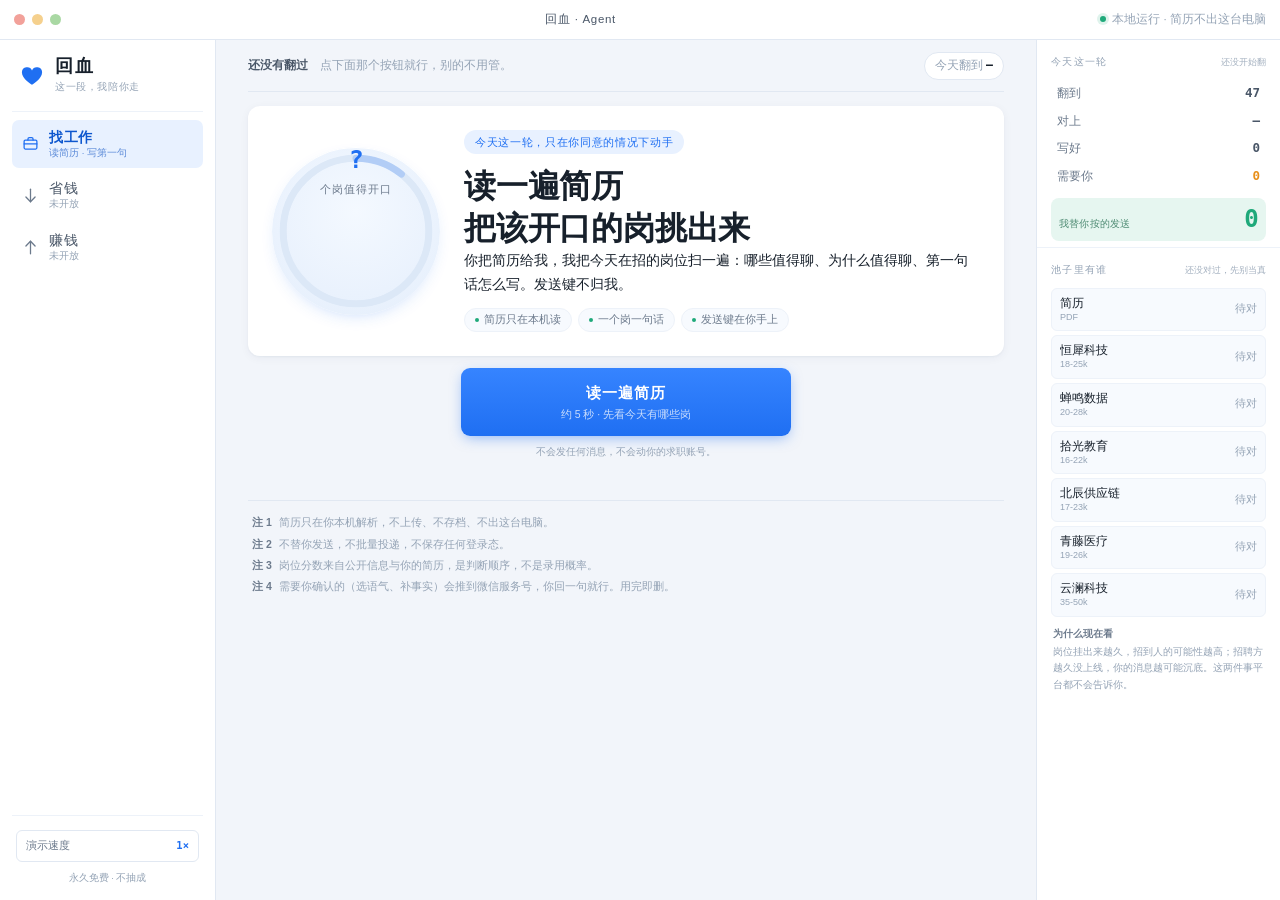
==== commit 15779310: "Move the stat panel to a persistent right rail; add a WeChat H5 build Desktop: the round of stats an" ====
--- a/index.html
+++ b/index.html
@@ -40,14 +40,6 @@
       </button>
     </nav>
 
-    <div class="side-mini">
-      <div class="sm-h">今天</div>
-      <div class="sm-row"><span>翻到</span><b id="smFound">—</b></div>
-      <div class="sm-row"><span>写好</span><b id="smDone">0</b></div>
-      <div class="sm-row"><span>需要你</span><b id="smNeed">0</b></div>
-      <div class="sm-row"><span>我替你发</span><b class="red" id="smDraft">0</b></div>
-    </div>
-
     <div class="side-foot">
       <button class="sf-btn" id="speed" type="button">演示速度 <b id="speedVal">1×</b></button>
       <div class="sf-note">永久免费 · 不抽成</div>
@@ -97,19 +89,6 @@
             </div>
           </div>
 
-          <!-- 右侧今日小账 -->
-          <div class="stage-stats">
-            <div class="ss-h">今天这一轮</div>
-            <div class="ss-row"><span>翻到</span><b id="ssFound">—</b></div>
-            <div class="ss-row"><span>写好</span><b id="ssDone">0</b></div>
-            <div class="ss-row"><span>需要你</span><b id="ssNeed" class="amb">0</b></div>
-            <div class="ss-sep"></div>
-            <div class="ss-big">
-              <span>我替你按的发送</span>
-              <b id="ssMoney">0</b>
-            </div>
-            <div class="ss-foot" id="ssFoot">还没开始翻</div>
-          </div>
         </section>
 
         <!-- 大按钮 -->
@@ -121,16 +100,6 @@
           <div class="cta-note" id="ctaNote">不会发任何消息，不会动你的求职账号。</div>
         </div>
 
-        <!-- 行动前：先让你看见会翻哪些 -->
-        <section class="preview" id="preview">
-          <div class="pv-h">
-            <h2>这 47 个岗，你可能一个都还没投</h2>
-            <span>点「读一遍简历」我才知道哪些对得上</span>
-          </div>
-          <div class="pv-grid" id="pvGrid"></div>
-          <p class="pv-note"><b>为什么要现在看</b>岗位挂出来越久，招到人的可能性越高；招聘方越久没上线，你的消息越可能沉底。这两件事平台都不会告诉你。</p>
-        </section>
-
         <!-- 滚动播报 -->
         <div class="ticker" id="ticker" hidden>
           <span class="tk-live"><i></i>正在写</span>
@@ -189,6 +158,29 @@
     </div>
 
   </main>
+
+  <!-- ===== 右侧常驻栏：今天这一轮的账 + 翻到了谁 ===== -->
+  <aside class="rail" id="rail">
+
+    <div class="rail-sec">
+      <div class="rl-h">今天这一轮<span id="ssFoot">还没开始翻</span></div>
+      <div class="rl-row"><span>翻到</span><b id="ssFound">47</b></div>
+      <div class="rl-row"><span>对上</span><b id="ssMatch">—</b></div>
+      <div class="rl-row"><span>写好</span><b id="ssDone">0</b></div>
+      <div class="rl-row"><span>需要你</span><b id="ssNeed" class="amb">0</b></div>
+      <div class="rl-send">
+        <span>我替你按的发送</span>
+        <b id="ssMoney">0</b>
+      </div>
+    </div>
+
+    <div class="rail-sec rail-grow">
+      <div class="rl-h">池子里有谁<span id="railTip">还没对过，先别当真</span></div>
+      <div class="pv-grid" id="pvGrid"></div>
+      <p class="rl-note"><b>为什么现在看</b>岗位挂出来越久，招到人的可能性越高；招聘方越久没上线，你的消息越可能沉底。这两件事平台都不会告诉你。</p>
+    </div>
+
+  </aside>
 </div>
 
 <!-- ===== 微信服务号模拟 ===== -->
--- a/style.css
+++ b/style.css
@@ -44,8 +44,8 @@
 /* ================= 外壳 ================= */
 .shell{
   height:100vh;display:grid;
-  grid-template-columns:216px 1fr;grid-template-rows:40px 1fr;
-  grid-template-areas:"tb tb" "side pane";
+  grid-template-columns:216px minmax(0,1fr) 272px;grid-template-rows:40px minmax(0,1fr);
+  grid-template-areas:"tb tb tb" "side pane rail";
 }
 
 .titlebar{grid-area:tb;display:flex;align-items:center;gap:14px;padding:0 14px;
@@ -126,25 +126,40 @@
   border:1px solid var(--line);border-radius:20px}
 .sl-acct b{font-family:var(--mono);color:var(--ink);font-weight:600}
 
+/* ================= 右侧常驻栏 ================= */
+.rail{grid-area:rail;background:#fff;border-left:1px solid var(--line);
+  display:flex;flex-direction:column;overflow-y:auto;min-height:0}
+.rail-sec{padding:14px 14px 4px;flex:none}
+.rail-sec+.rail-sec{margin-top:2px;border-top:1px solid var(--line-2)}
+.rail-grow{flex:1;min-height:0}
+.rl-h{display:flex;align-items:baseline;justify-content:space-between;gap:8px;
+  font-size:9.5px;letter-spacing:.14em;color:var(--ink-4);margin-bottom:9px}
+.rl-h span{font-size:9px;letter-spacing:0;color:var(--ink-4);opacity:.85;
+  white-space:nowrap;overflow:hidden;text-overflow:ellipsis}
+.rl-row{display:flex;justify-content:space-between;align-items:baseline;padding:3px 6px;
+  font-size:11.5px;color:var(--ink-3);border-radius:5px}
+.rl-row b{font-family:var(--mono);font-size:12.5px;font-weight:600;color:var(--ink-2)}
+.rl-row b.amb{color:var(--amber)}
+.rl-send{margin-top:9px;padding:9px 8px;border-radius:8px;background:var(--green-soft);
+  display:flex;align-items:baseline;justify-content:space-between;gap:6px}
+.rl-send span{font-size:10px;color:#4D8A72;letter-spacing:.02em}
+.rl-send b{font-family:var(--mono);font-size:24px;font-weight:700;line-height:1;
+  letter-spacing:-.6px;color:var(--green)}
+.rl-note{margin:9px 2px 16px;font-size:9.5px;line-height:1.75;color:var(--ink-4)}
+.rl-note b{display:block;color:var(--ink-3);font-weight:600;margin-bottom:1px}
+
+/* 栏里的岗位小格：竖排一行一个 */
+.rail .pv-grid{display:flex;flex-direction:column;gap:4px}
+.rail .pv{padding:6px 8px;display:grid;grid-template-columns:1fr auto;gap:0 8px;
+  align-items:baseline;border-radius:6px}
+.rail .pv-n{font-size:11.5px;grid-column:1}
+.rail .pv-t{font-size:9px;grid-column:1;color:var(--ink-4)}
+.rail .pv-num{grid-column:2;grid-row:1/3;align-self:center;margin:0;font-size:11px}
+
 /* ================= 主舞台 ================= */
-.stage{display:grid;grid-template-columns:184px minmax(0,1fr) 208px;gap:30px;
+.stage{display:grid;grid-template-columns:184px minmax(0,1fr);gap:30px;
   align-items:center;margin-top:14px;padding:22px 28px;background:var(--card);
   border-radius:12px;box-shadow:var(--sh)}
-
-/* 右侧今日小账 */
-.stage-stats{border-left:1px solid var(--line-2);padding-left:24px;align-self:stretch;
-  display:flex;flex-direction:column;justify-content:center;gap:0}
-.ss-h{font-size:9.5px;letter-spacing:.14em;color:var(--ink-4);margin-bottom:8px}
-.ss-row{display:flex;justify-content:space-between;align-items:baseline;padding:3px 0;
-  font-size:11.5px;color:var(--ink-3)}
-.ss-row b{font-family:var(--mono);font-size:12.5px;font-weight:600;color:var(--ink-2)}
-.ss-row b.amb{color:var(--amber)}
-.ss-sep{height:1px;background:var(--line-2);margin:9px 0}
-.ss-big{display:flex;flex-direction:column;gap:1px}
-.ss-big span{font-size:10px;color:var(--ink-4);letter-spacing:.06em}
-.ss-big b{font-family:var(--mono);font-size:26px;font-weight:700;letter-spacing:-.8px;
-  color:var(--blue);line-height:1.2}
-.ss-foot{margin-top:7px;font-size:10px;color:var(--ink-4);line-height:1.6}
 
 .h1-chips{display:flex;flex-wrap:wrap;gap:6px;margin-top:11px}
 .h1-chips span{display:inline-flex;align-items:center;gap:5px;font-size:10.5px;
@@ -191,14 +206,7 @@
   min-height:1.8em}
 .dial-steps span{color:var(--ink-4);margin-right:7px}
 
-/* ================= 行动前的平台预览 ================= */
-.preview{margin-top:14px;background:var(--card);border-radius:12px;padding:17px 22px 15px;
-  box-shadow:var(--sh)}
-.pv-h{display:flex;align-items:baseline;justify-content:space-between;gap:14px;
-  flex-wrap:wrap;margin-bottom:10px}
-.pv-h h2{font-size:15px;letter-spacing:.02em;color:var(--ink)}
-.pv-h span{font-size:10.5px;color:var(--ink-4)}
-.pv-grid{display:grid;grid-template-columns:repeat(5,minmax(0,1fr));gap:8px}
+/* ================= 岗位小格（右侧栏内） ================= */
 .pv{display:flex;flex-direction:column;gap:1px;padding:7px 10px;border-radius:8px;
   background:var(--card-2);border:1px solid var(--line-2);transition:.16s}
 .pv:hover{border-color:#C9DCF2;background:#F2F7FE}
@@ -208,12 +216,10 @@
 .pv.exp .pv-t{color:var(--amber)}
 .pv.done{background:var(--green-soft);border-color:#CBE9DD}
 .pv.done .pv-n{color:#157A57}
-.pv-num{font-family:var(--mono);font-size:11.5px;font-weight:600;color:var(--blue);
+.pv-num{font-family:var(--mono);font-size:11.5px;font-weight:600;color:var(--ink-2);
   margin-top:1px}
-.pv-num.on{color:var(--ink-2)}
+.pv-num.on{color:var(--ink-4);font-weight:500}
 .pv-num.ok{color:var(--green)}
-.pv-note{margin-top:10px;font-size:10.5px;line-height:1.7;color:var(--ink-4)}
-.pv-note b{color:var(--ink-3);font-weight:600;margin-right:5px}
 
 /* ================= 滚动播报 ================= */
 .ticker{display:flex;align-items:center;gap:12px;margin-top:14px;padding:9px 14px;
@@ -248,10 +254,10 @@
   letter-spacing:.06em;color:#7A4505;background:#FBE7C8;padding:1px 8px;
   border-radius:0 9px 0 8px}
 
-/* 一条一件事：白卡片，左边一条状态色 */
+/* 一条一件事：白卡片，左边一条状态色。默认收成一行，点开才铺开 */
 .row{display:grid;grid-template-columns:3px 1fr auto;gap:14px;align-items:start;
-  padding:13px 16px 13px 0;background:var(--card);border-radius:9px;
-  box-shadow:var(--sh);position:relative;overflow:hidden;
+  padding:11px 16px 11px 0;background:var(--card);border-radius:9px;
+  box-shadow:var(--sh);position:relative;overflow:hidden;cursor:pointer;
   animation:rowIn .4s cubic-bezier(.2,.9,.3,1) both;transition:box-shadow .22s,transform .22s}
 @keyframes rowIn{from{opacity:0;transform:translateY(5px)}to{opacity:1;transform:none}}
 .row:hover{box-shadow:var(--sh-lg)}
@@ -262,16 +268,32 @@
 .row-name{font-size:14px;color:var(--ink);line-height:1.5;font-weight:500}
 .row-cat{font-size:9.5px;letter-spacing:.04em;color:var(--ink-4);background:var(--card-2);
   border:1px solid var(--line-2);border-radius:4px;padding:1px 6px;white-space:nowrap}
-.row-why{font-size:12px;line-height:1.7;color:var(--ink-3);margin-top:2px;
-  padding-right:10px}
+.row-why{font-size:12px;line-height:1.7;color:var(--ink-3);margin-top:1px;
+  padding-right:10px;overflow:hidden;text-overflow:ellipsis;white-space:nowrap}
+.row.open .row-why{white-space:normal}
 .row-log{display:none;font-family:var(--mono);font-size:10.5px;color:var(--ink-3);
   margin-top:4px;overflow:hidden;text-overflow:ellipsis;white-space:nowrap}
-.row-right{display:flex;flex-direction:column;align-items:flex-end;gap:3px;min-width:104px}
+.row-right{display:flex;flex-direction:column;align-items:flex-end;gap:2px;min-width:100px}
 .row-amt{font-family:var(--mono);font-size:14px;font-weight:600;color:var(--ink-2)}
 .row-dest{font-size:10px;color:var(--ink-4);white-space:nowrap}
 .row-st{font-size:10.5px;white-space:nowrap;color:var(--ink-4);display:inline-flex;
   align-items:center;gap:5px}
 .row-st::before{content:"";width:5px;height:5px;border-radius:50%;background:#C9D5E3}
+
+/* 折叠时的那一行摘要：8 条里 8 条对上 */
+.row-sum{display:none;align-items:center;gap:8px;margin-top:5px;font-size:10.5px;
+  color:var(--ink-4)}
+.row-sum .rs-dots{display:inline-flex;gap:2px}
+.row-sum .rs-dots i{width:4px;height:9px;border-radius:1px;background:#DCE6F2;display:block}
+.row-sum .rs-dots i.ok{background:#7FCFB2}
+.row-sum .rs-dots i.no{background:#EFB4B4}
+.row-sum .rs-dots i.warn{background:#F3CE93}
+.row-sum .rs-more{margin-left:auto;color:var(--blue);font-size:10.5px;white-space:nowrap;
+  display:inline-flex;align-items:center;gap:3px}
+.row-sum .rs-more::after{content:"";width:0;height:0;border:3.5px solid transparent;
+  border-top-color:currentColor;margin-top:2px;transition:.2s}
+.row.open .row-sum .rs-more::after{transform:rotate(180deg)}
+.row:not(.open) .row-sum{display:flex}
 
 /* 状态 */
 .row.run .row-stick{background:var(--blue)}
@@ -403,18 +425,35 @@
 .toast.show{opacity:1;transform:translate(-50%,0)}
 
 /* ================= 窄屏 ================= */
-@media(max-width:1240px){
-  .stage{grid-template-columns:168px minmax(0,1fr) 190px;gap:24px;padding:26px 24px}
+@media(max-width:1360px){
+  .shell{grid-template-columns:216px minmax(0,1fr) 244px}
+  .stage{grid-template-columns:168px minmax(0,1fr);gap:24px;padding:24px}
   .dial{width:168px;height:168px}
-  .ss-big b{font-size:22px}
 }
 @media(max-width:1180px){
-  .shell{grid-template-columns:190px 1fr}
+  .shell{grid-template-columns:190px minmax(0,1fr) 224px}
   .wrap{padding:0 24px 60px}
-  .stage{gap:30px;padding:26px 26px}
+  .stage{gap:26px;padding:24px 22px}
+  .rail-sec{padding:12px 11px 4px}
+}
+/* 窄屏：右栏压成底部一条细带，只留数字和承诺，不占主区 */
+@media(max-width:1020px){
+  .shell{grid-template-columns:190px minmax(0,1fr);grid-template-rows:40px minmax(0,1fr) auto;
+    grid-template-areas:"tb tb" "side pane" "side rail"}
+  .rail{border-left:0;border-top:1px solid var(--line);flex-direction:row;align-items:center;
+    overflow:hidden;padding:0 14px}
+  .rail-sec{display:flex;align-items:center;gap:14px;flex:none;
+    border-top:0!important;margin:0!important;padding:9px 0!important}
+  .rail-grow{display:none}
+  .rl-h{display:none}
+  .rl-row{display:flex;align-items:baseline;gap:5px;padding:0}
+  .rl-row span{font-size:10.5px}
+  .rl-send{margin:0 0 0 auto;padding:5px 9px;gap:7px}
+  .rl-send span{font-size:10px}
+  .rl-send b{font-size:19px}
 }
 @media(max-width:980px){
-  .shell{grid-template-columns:64px 1fr}
+  .shell{grid-template-columns:64px minmax(0,1fr)}
   .brand{padding:0 0 14px;justify-content:center}
   .brand div{display:none}
   .tab{grid-template-columns:1fr;justify-items:center;row-gap:2px;padding:9px 2px}
@@ -422,14 +461,7 @@
   .tab .tb-name{font-size:9.5px;letter-spacing:0}
   .side-mini,.sf-note,.sf-btn span{display:none}
   .sf-btn{justify-content:center;padding:6px 0}
-  .pv-grid{grid-template-columns:repeat(3,minmax(0,1fr))}
-  .stage{grid-template-columns:168px minmax(0,1fr);gap:20px;justify-items:start;align-items:start}
-  .stage-stats{grid-column:1/-1;border-left:0;border-top:1px solid var(--line-2);
-    padding:12px 0 0;flex-direction:row;flex-wrap:wrap;align-items:baseline;gap:0 22px}
-  .stage-stats .ss-h,.stage-stats .ss-foot{display:none}
-  .ss-sep{display:none}
-  .ss-row{padding:0;gap:6px}
-  .ss-big{flex-direction:row;align-items:baseline;gap:6px}
+  .stage{grid-template-columns:152px minmax(0,1fr);gap:18px;justify-items:start;align-items:start}
   .dial{width:152px;height:152px}
   .d-num{font-size:30px}
   .d-num.sm{font-size:22px}
@@ -439,12 +471,8 @@
   .ho{grid-template-columns:1fr}
   .ho-act{justify-self:start}
 }
-@media(max-width:760px){
-  .pv-grid{grid-template-columns:repeat(2,minmax(0,1fr))}
-  .preview{padding:18px 16px}
-}
 @media(max-width:620px){
-  .shell{grid-template-columns:54px 1fr}
+  .shell{grid-template-columns:54px minmax(0,1fr)}
   .wrap{padding:0 14px 46px}
   .sl-tip{display:none}
   .statusline{font-size:10.5px;gap:8px}
@@ -467,18 +495,20 @@
 .pv.pv-exp .pv-num{color:var(--ink-4)}
 .dial.busy .d-sweep{display:block}
 
-/* 话术卡：清单行里能展开看那句话 */
+/* 话术卡：展开后能看那句话 */
 .row-msg{
   grid-column:2 / -1;margin-top:8px;padding:10px 12px;
   background:var(--card-2);border:1px solid var(--line-2);border-radius:7px;
   font-size:12.5px;line-height:1.85;color:var(--ink-2);display:none;
 }
-.row.done .row-msg{display:block}
+.row.open .row-msg{display:block}
 .row-msg .rm-ch{display:block;margin-top:6px;font-family:var(--mono);font-size:10px;color:var(--ink-4)}
 
-/* ===== 匹配卡 ===== */
+/* ===== 匹配卡：默认收起，点开才铺 ===== */
 .row-src{font-size:10px;color:var(--ink-4);white-space:nowrap;margin-left:auto;letter-spacing:.02em}
-.match{margin-top:9px;border-top:1px solid var(--line-2);padding-top:8px;display:flex;flex-direction:column;gap:7px}
+.match{margin-top:9px;border-top:1px solid var(--line-2);padding-top:8px;
+  display:none;flex-direction:column;gap:7px}
+.row.open .match{display:flex}
 .match-sec{display:flex;flex-direction:column;gap:2px}
 .match-t{font-size:9px;letter-spacing:.14em;color:var(--ink-4);margin-bottom:2px}
 .mr{display:grid;grid-template-columns:100px 62px 1fr;gap:10px;align-items:baseline;
@@ -489,8 +519,6 @@
 .mr-v.no{color:#B23B3B;background:#FBEAEA}
 .mr-v.warn{color:#9A5B08;background:var(--amber-soft)}
 .mr-n{color:var(--ink-4);font-size:10.5px;min-width:0}
-.row.done .match{border-top-color:var(--line-2)}
 
 /* 承诺数字：0 次发送 */
-.ss-big b#ssMoney{color:var(--green);font-size:34px}
-.ss-big span{max-width:9em}
+.rl-send b#ssMoney{color:var(--green)}
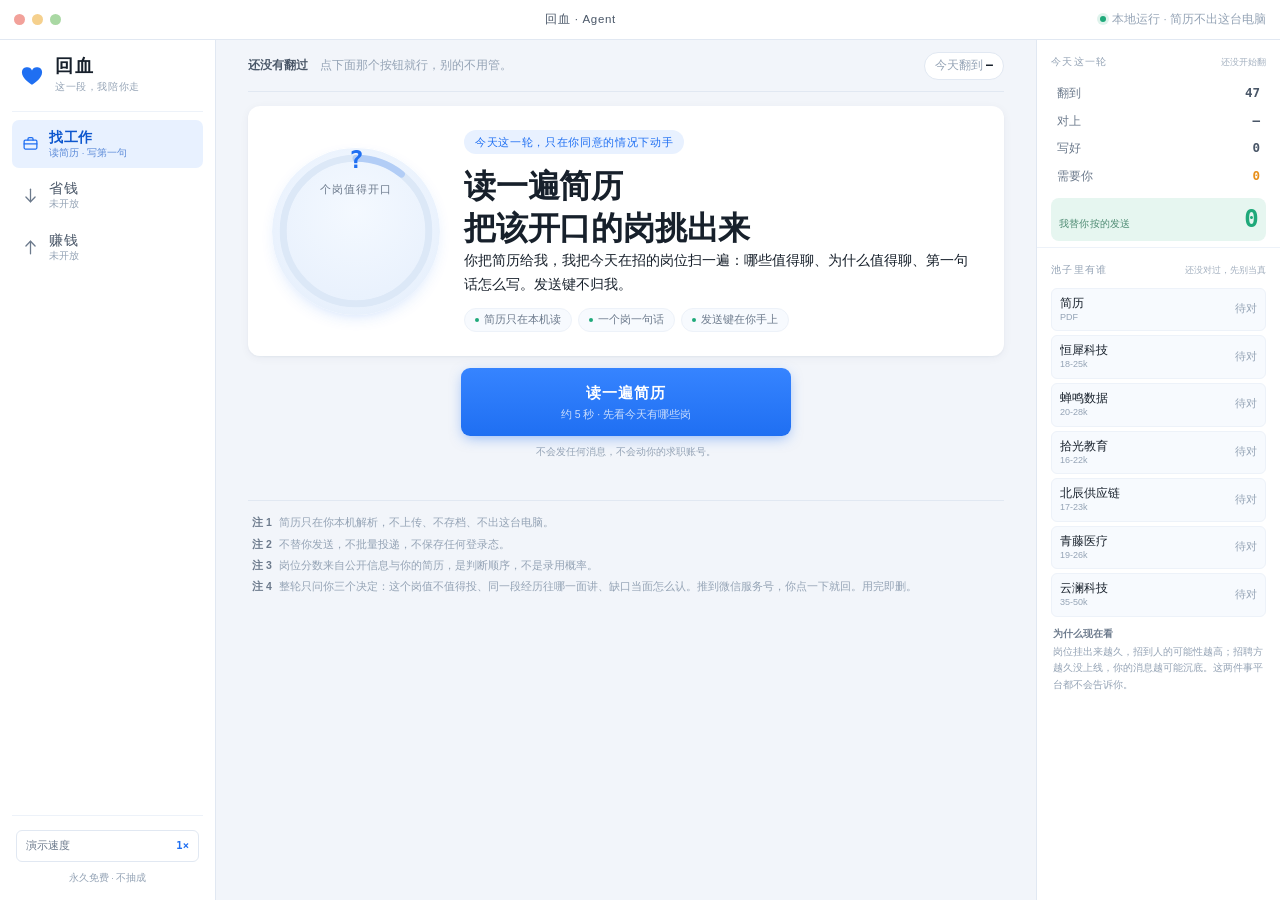
==== commit a88772da: "Rebuild the pub decisions as one hiring funnel; log the run and stratify results The three questions" ====
--- a/index.html
+++ b/index.html
@@ -5,6 +5,7 @@
   <meta name="viewport" content="width=device-width, initial-scale=1" />
   <title>回血 · 找工作</title>
   <meta name="description" content="一个跑在你电脑上的助手：读一遍简历，把今天值得开口的岗位挑出来，一个岗一句话。" />
+  <link rel="icon" href="data:image/svg+xml,%3Csvg xmlns='http://www.w3.org/2000/svg' viewBox='0 0 32 32'%3E%3Crect width='32' height='32' rx='8' fill='%231F6FF2'/%3E%3Cpath d='M16 25S7 20 7 14a4.4 4.4 0 0 1 9-1 4.4 4.4 0 0 1 9 1c0 6-9 11-9 11Z' fill='%23fff'/%3E%3C/svg%3E" />
   <link rel="stylesheet" href="style.css" />
 </head>
 <body>
@@ -100,19 +101,29 @@
           <div class="cta-note" id="ctaNote">不会发任何消息，不会动你的求职账号。</div>
         </div>
 
-        <!-- 滚动播报 -->
-        <div class="ticker" id="ticker" hidden>
-          <span class="tk-live"><i></i>正在写</span>
-          <div class="tk-view"><div class="tk-track" id="tkTrack"></div></div>
-        </div>
-
         <!-- 需要你 -->
         <section class="handoff" id="handoff" hidden>
           <div class="ho-h">
             <b>需要你接手 <i id="hoCount">0</i></b>
-            <span>这几件只有你本人能做，剩下的我都在写</span>
+            <span>整轮只有三个决定，按求职的顺序问</span>
           </div>
           <div class="ho-list" id="hoList"></div>
+        </section>
+
+        <!-- 执行的滚动记录 -->
+        <section class="feed" id="feed" hidden>
+          <div class="fd-h"><i></i><b>在做什么</b><span id="fdCount">0 步</span></div>
+          <div class="fd-body" id="fdBody"></div>
+        </section>
+
+        <!-- 结果分层 -->
+        <section class="wrapup" id="wrapup" hidden>
+          <div class="wu-h">这一轮的分层</div>
+          <ol class="wu-list" id="wuList"></ol>
+          <div class="wu-top">
+            <div class="wu-top-h">建议先投这三个</div>
+            <div class="wu-top-l" id="wuTop"></div>
+          </div>
         </section>
 
         <!-- 清单 -->
@@ -129,7 +140,7 @@
           <p><b>注 1</b> 简历只在你本机解析，不上传、不存档、不出这台电脑。</p>
           <p><b>注 2</b> 不替你发送，不批量投递，不保存任何登录态。</p>
           <p><b>注 3</b> 岗位分数来自公开信息与你的简历，是判断顺序，不是录用概率。</p>
-          <p><b>注 4</b> 需要你确认的（选语气、补事实）会推到微信服务号，你回一句就行。用完即删。</p>
+          <p><b>注 4</b> 整轮只问你三个决定：这个岗值不值得投、同一段经历往哪一面讲、缺口当面怎么认。推到微信服务号，你点一下就回。用完即删。</p>
         </footer>
       </div>
     </div>
--- a/style.css
+++ b/style.css
@@ -339,6 +339,8 @@
   grid-template-columns:1fr auto;gap:8px 14px;align-items:center}
 .ho:last-child{border-bottom:0}
 .ho.answered{background:var(--green-soft)}
+.ho-s{font-family:var(--mono);font-size:9px;letter-spacing:.07em;color:var(--amber);
+  margin-bottom:2px;opacity:.9}
 .ho-t{font-size:13px;color:var(--ink);font-weight:500}
 .ho-n{font-size:11.5px;color:var(--ink-3);margin-top:1px}
 .ho-n b{color:var(--ink-2)}
@@ -405,6 +407,8 @@
   background:var(--blue);color:#fff;font-size:13px;font-weight:600}
 .wx-bub{background:#fff;border-radius:5px;padding:9px 11px;font-size:13.5px;line-height:1.7;
   color:#1F1F1F;position:relative;max-width:272px;box-shadow:0 1px 2px rgba(0,0,0,.05)}
+.wx-bub .wx-s{display:block;font-family:var(--mono);font-size:9.5px;letter-spacing:.06em;
+  color:#57708F;margin-bottom:2px}
 .wx-bub .wx-t{display:block;font-size:10px;color:#A0A0A0;margin-bottom:4px}
 .wx-msg.me{flex-direction:row-reverse}
 .wx-msg.me .wx-avatar{background:#7FB8F5}
@@ -522,3 +526,54 @@
 
 /* 承诺数字：0 次发送 */
 .rl-send b#ssMoney{color:var(--green)}
+
+/* ===== 执行记录：每一步都留痕 ===== */
+.feed{margin-top:24px;background:var(--card);border-radius:14px;box-shadow:var(--sh);overflow:hidden}
+.fd-h{display:flex;align-items:center;gap:8px;padding:11px 16px;border-bottom:1px solid var(--line)}
+.fd-h i{width:6px;height:6px;border-radius:50%;background:var(--blue);flex:none;
+  animation:pulse 1.1s ease-in-out infinite}
+.fd-h b{font-size:11.5px;font-weight:600;color:var(--ink-2);letter-spacing:.04em}
+.fd-h span{margin-left:auto;font-family:var(--mono);font-size:10px;color:var(--ink-4)}
+.fd-body{max-height:210px;overflow-y:auto;padding:7px 0}
+.fd{display:flex;gap:10px;align-items:baseline;padding:5px 16px;font-size:11.5px;line-height:1.6;
+  animation:fdIn .2s ease-out}
+@keyframes fdIn{from{opacity:0;transform:translateY(-3px)}to{opacity:1;transform:none}}
+.fd-at{font-family:var(--mono);font-size:9.5px;color:#B6C2D2;flex:none;width:34px}
+.fd-t{color:var(--ink-2);flex:none;max-width:40%;overflow:hidden;text-overflow:ellipsis;white-space:nowrap}
+.fd-m{color:var(--ink-4);font-size:10.5px;margin-left:auto;text-align:right;min-width:0;
+  overflow:hidden;text-overflow:ellipsis;white-space:nowrap}
+.fd-keep .fd-t{color:var(--ink)}
+.fd-drop .fd-t,.fd-drop .fd-m{color:#AEBACB}
+.fd-done .fd-t{color:var(--green)}
+.fd-skip .fd-t{color:var(--ink-4)}
+.fd-pick .fd-t{color:var(--amber)}
+.fd-sum .fd-t,.fd-end .fd-t{font-weight:600;color:var(--ink)}
+
+/* ===== 结果分层 ===== */
+.wrapup{margin-top:26px;background:var(--card);border-radius:14px;box-shadow:var(--sh);
+  padding:16px 18px 6px;animation:fdIn .3s ease-out}
+.wu-h{font-size:11px;letter-spacing:.08em;color:var(--ink-4);margin-bottom:10px}
+.wu-list{list-style:none;display:grid;grid-template-columns:repeat(2,minmax(0,1fr));gap:10px 26px}
+.wu-list li{display:flex;gap:10px;align-items:flex-start;padding:8px 0;border-bottom:1px solid var(--line)}
+.wu-i{width:18px;height:18px;border-radius:50%;background:var(--card-2);color:var(--ink-4);
+  font-family:var(--mono);font-size:10px;display:grid;place-items:center;flex:none;margin-top:1px}
+.wu-list b{display:block;font-size:13px;font-weight:500;color:var(--ink-2);line-height:1.4}
+.wu-list b em{font-style:normal;font-family:var(--mono);font-size:14px;font-weight:700;color:var(--ink)}
+.wu-list span{display:block;font-size:11px;color:var(--ink-4);line-height:1.55;margin-top:2px}
+.wu-top{margin-top:14px;padding-top:12px;border-top:1px dashed #DCE4EE}
+.wu-top-h{font-size:11.5px;font-weight:600;color:var(--blue);letter-spacing:.04em;margin-bottom:9px}
+.wu-top-l{display:grid;grid-template-columns:repeat(3,minmax(0,1fr));gap:10px;padding-bottom:12px}
+.wu-c{display:flex;gap:10px;align-items:flex-start;padding:11px 12px;border-radius:10px;
+  background:var(--blue-soft);cursor:pointer;transition:background .15s}
+.wu-c:hover{background:#DCE9FC}
+.wu-n{width:17px;height:17px;border-radius:50%;background:var(--blue);color:#fff;font-size:10px;
+  display:grid;place-items:center;flex:none;margin-top:2px;font-family:var(--mono)}
+.wu-c-t{flex:1;min-width:0}
+.wu-c-t b{display:block;font-size:12.5px;color:var(--ink);line-height:1.4}
+.wu-c-t span{display:block;font-size:10.5px;color:var(--ink-3);margin-top:1px}
+.wu-c-t p{font-size:11px;color:var(--ink-3);line-height:1.6;margin-top:4px}
+.wu-v{font-family:var(--mono);font-size:15px;font-weight:700;color:var(--blue);flex:none}
+
+@media (max-width:900px){
+  .wu-list,.wu-top-l{grid-template-columns:1fr}
+}
